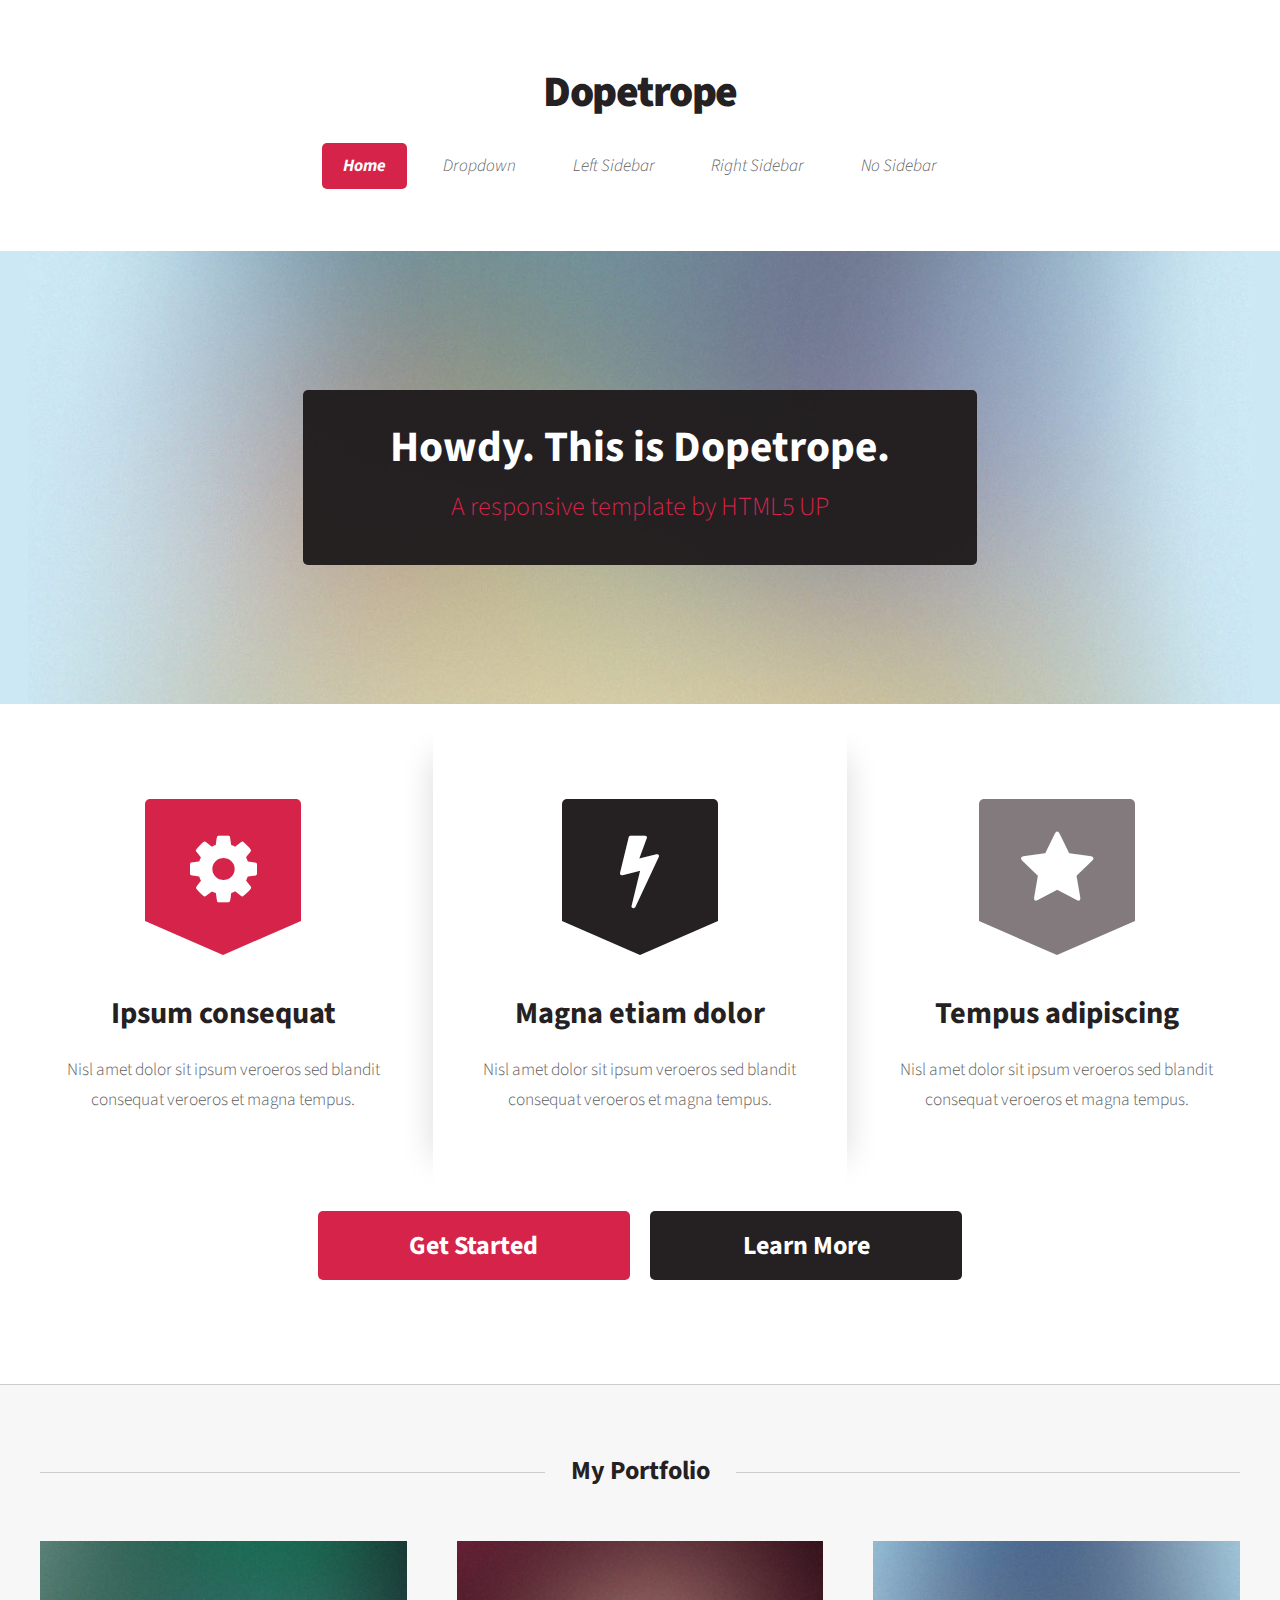
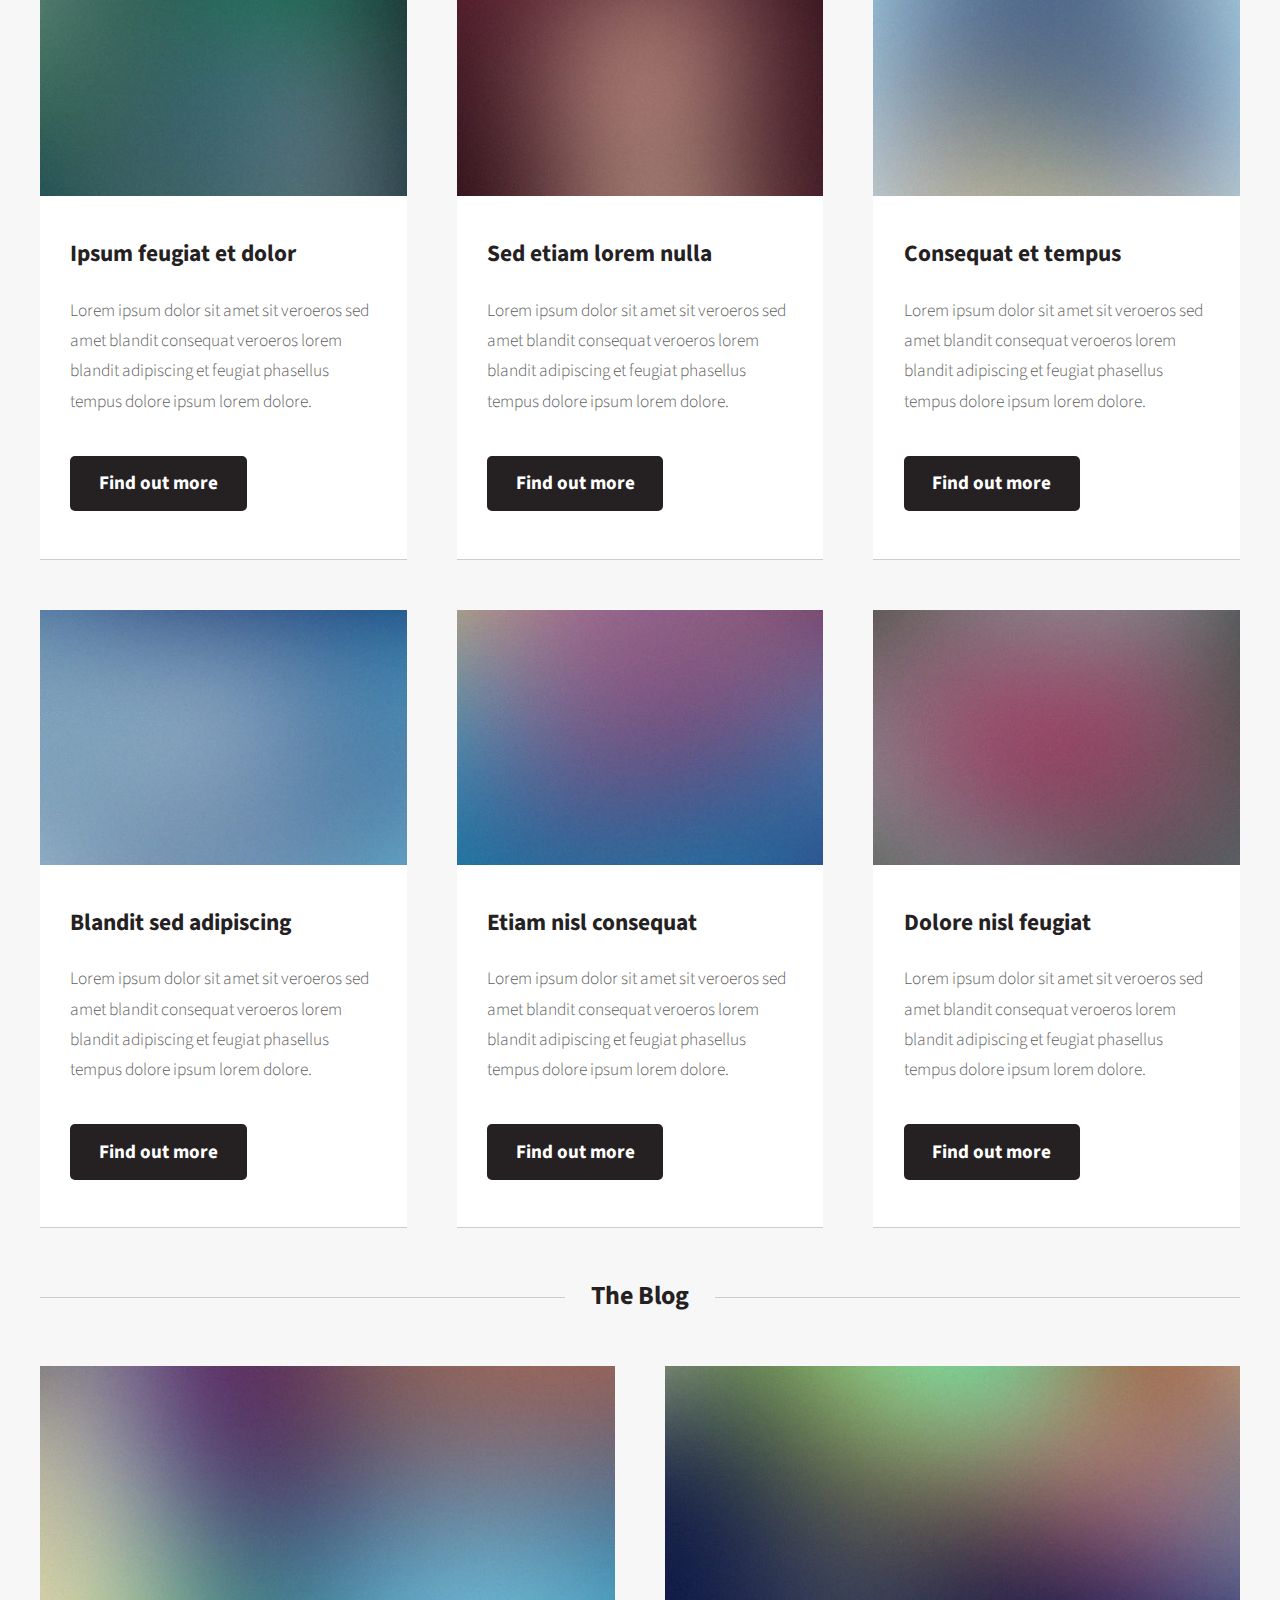
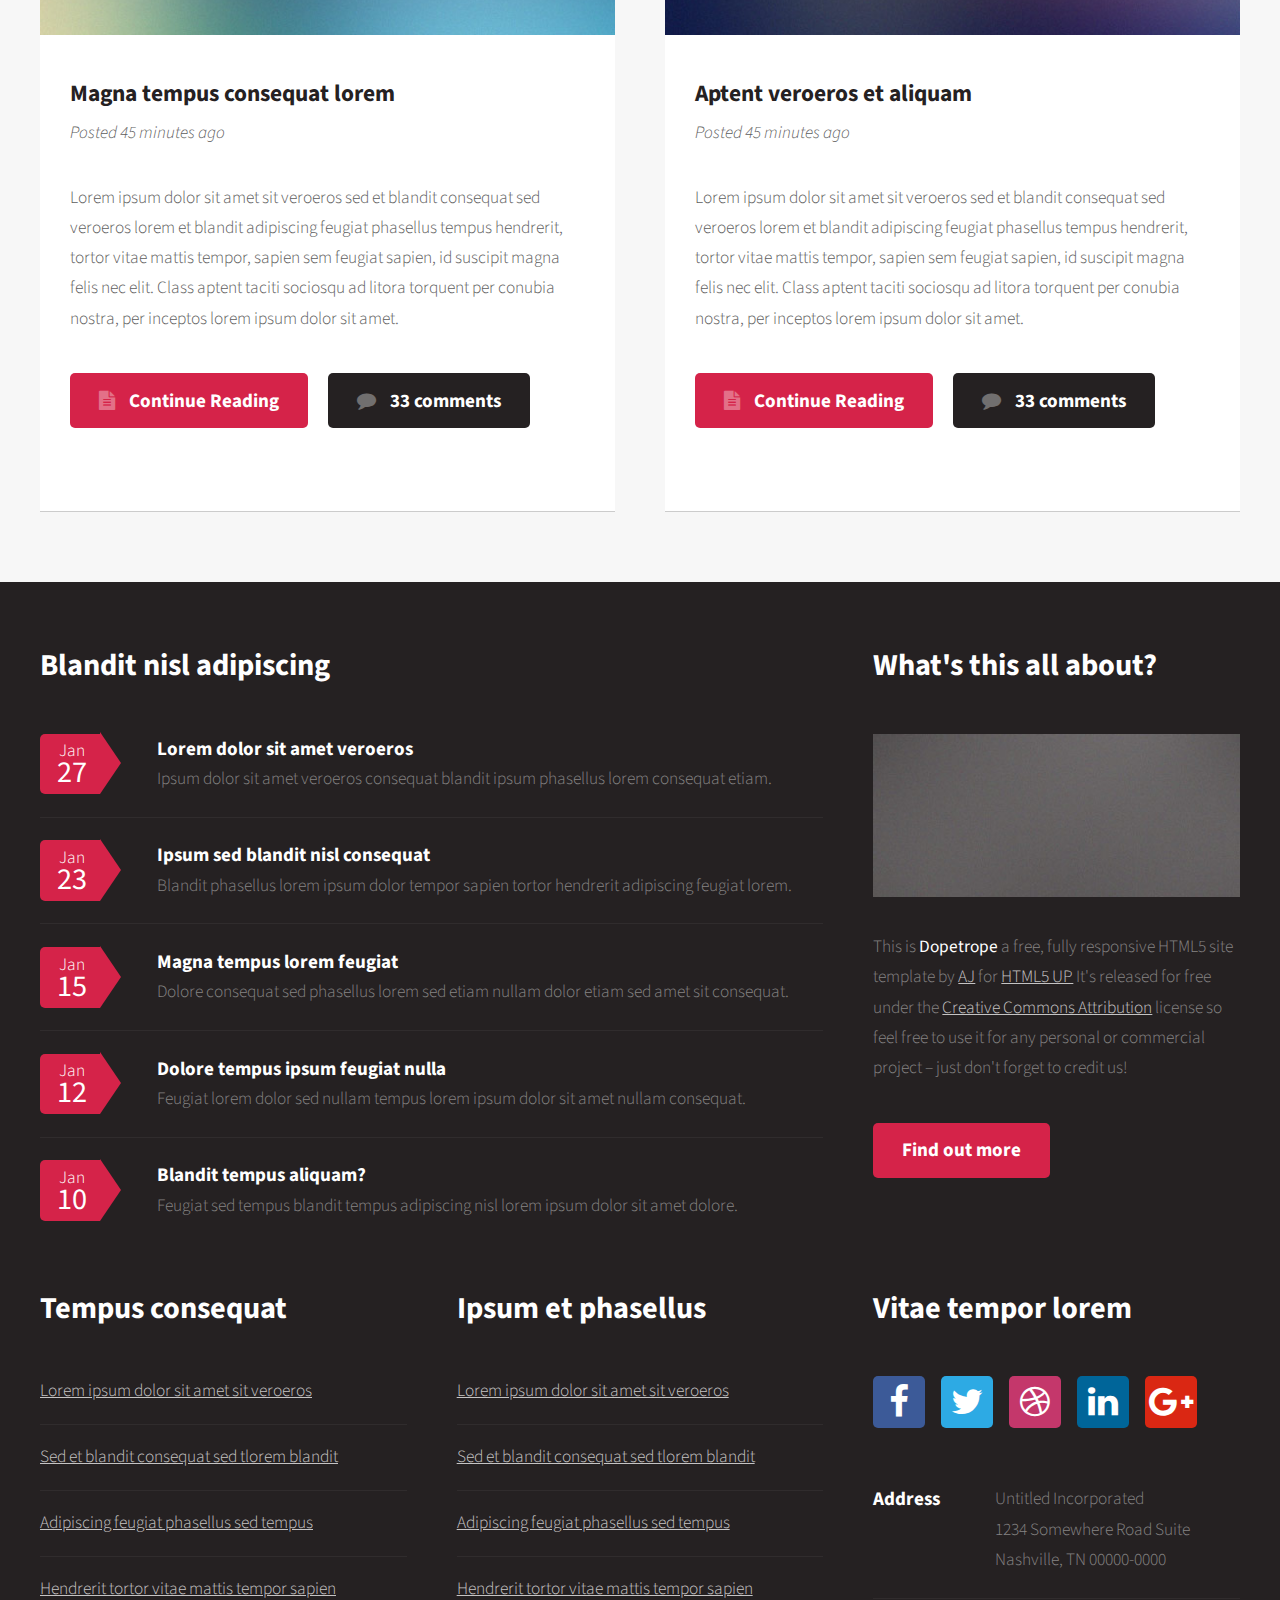
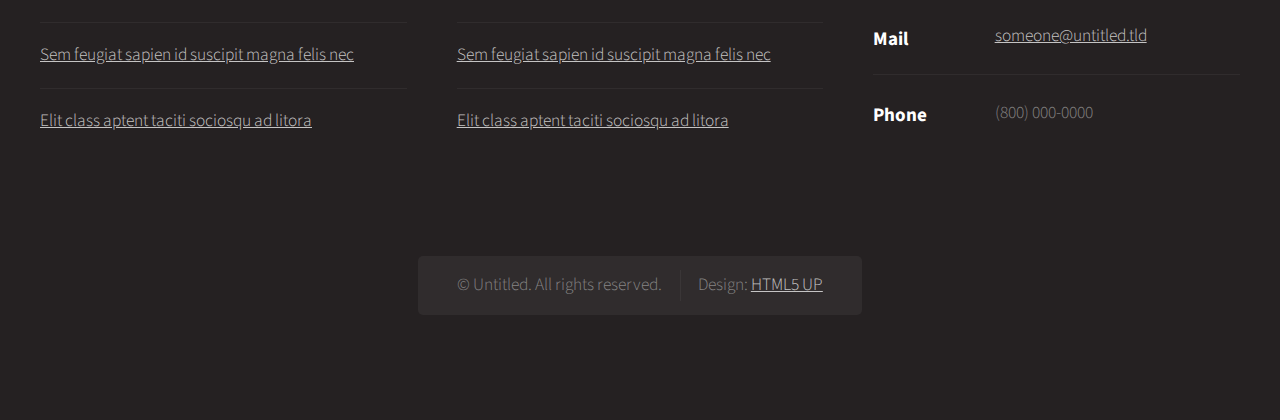
==== index.html @ 5339d4ec "initial commit" ====
<!DOCTYPE HTML>
<!--
	Dopetrope by HTML5 UP
	html5up.net | @ajlkn
	Free for personal and commercial use under the CCA 3.0 license (html5up.net/license)
-->
<html>
	<head>
		<title>Dopetrope by HTML5 UP</title>
		<meta charset="utf-8" />
		<meta name="viewport" content="width=device-width, initial-scale=1" />
		<!--[if lte IE 8]><script src="assets/js/ie/html5shiv.js"></script><![endif]-->
		<link rel="stylesheet" href="assets/css/main.css" />
		<!--[if lte IE 8]><link rel="stylesheet" href="assets/css/ie8.css" /><![endif]-->
	</head>
	<body class="homepage">
		<div id="page-wrapper">

			<!-- Header -->
				<div id="header-wrapper">
					<div id="header">

						<!-- Logo -->
							<h1><a href="index.html">Dopetrope</a></h1>

						<!-- Nav -->
							<nav id="nav">
								<ul>
									<li class="current"><a href="index.html">Home</a></li>
									<li>
										<a href="#">Dropdown</a>
										<ul>
											<li><a href="#">Lorem ipsum dolor</a></li>
											<li><a href="#">Magna phasellus</a></li>
											<li><a href="#">Etiam dolore nisl</a></li>
											<li>
												<a href="#">Phasellus consequat</a>
												<ul>
													<li><a href="#">Magna phasellus</a></li>
													<li><a href="#">Etiam dolore nisl</a></li>
													<li><a href="#">Veroeros feugiat</a></li>
													<li><a href="#">Nisl sed aliquam</a></li>
													<li><a href="#">Dolore adipiscing</a></li>
												</ul>
											</li>
											<li><a href="#">Veroeros feugiat</a></li>
										</ul>
									</li>
									<li><a href="left-sidebar.html">Left Sidebar</a></li>
									<li><a href="right-sidebar.html">Right Sidebar</a></li>
									<li><a href="no-sidebar.html">No Sidebar</a></li>
								</ul>
							</nav>

						<!-- Banner -->
							<section id="banner">
								<header>
									<h2>Howdy. This is Dopetrope.</h2>
									<p>A responsive template by HTML5 UP</p>
								</header>
							</section>

						<!-- Intro -->
							<section id="intro" class="container">
								<div class="row">
									<div class="4u 12u(mobile)">
										<section class="first">
											<i class="icon featured fa-cog"></i>
											<header>
												<h2>Ipsum consequat</h2>
											</header>
											<p>Nisl amet dolor sit ipsum veroeros sed blandit consequat veroeros et magna tempus.</p>
										</section>
									</div>
									<div class="4u 12u(mobile)">
										<section class="middle">
											<i class="icon featured alt fa-flash"></i>
											<header>
												<h2>Magna etiam dolor</h2>
											</header>
											<p>Nisl amet dolor sit ipsum veroeros sed blandit consequat veroeros et magna tempus.</p>
										</section>
									</div>
									<div class="4u 12u(mobile)">
										<section class="last">
											<i class="icon featured alt2 fa-star"></i>
											<header>
												<h2>Tempus adipiscing</h2>
											</header>
											<p>Nisl amet dolor sit ipsum veroeros sed blandit consequat veroeros et magna tempus.</p>
										</section>
									</div>
								</div>
								<footer>
									<ul class="actions">
										<li><a href="#" class="button big">Get Started</a></li>
										<li><a href="#" class="button alt big">Learn More</a></li>
									</ul>
								</footer>
							</section>

					</div>
				</div>

			<!-- Main -->
				<div id="main-wrapper">
					<div class="container">
						<div class="row">
							<div class="12u">

								<!-- Portfolio -->
									<section>
										<header class="major">
											<h2>My Portfolio</h2>
										</header>
										<div class="row">
											<div class="4u 12u(mobile)">
												<section class="box">
													<a href="#" class="image featured"><img src="images/pic02.jpg" alt="" /></a>
													<header>
														<h3>Ipsum feugiat et dolor</h3>
													</header>
													<p>Lorem ipsum dolor sit amet sit veroeros sed amet blandit consequat veroeros lorem blandit  adipiscing et feugiat phasellus tempus dolore ipsum lorem dolore.</p>
													<footer>
														<a href="#" class="button alt">Find out more</a>
													</footer>
												</section>
											</div>
											<div class="4u 12u(mobile)">
												<section class="box">
													<a href="#" class="image featured"><img src="images/pic03.jpg" alt="" /></a>
													<header>
														<h3>Sed etiam lorem nulla</h3>
													</header>
													<p>Lorem ipsum dolor sit amet sit veroeros sed amet blandit consequat veroeros lorem blandit  adipiscing et feugiat phasellus tempus dolore ipsum lorem dolore.</p>
													<footer>
														<a href="#" class="button alt">Find out more</a>
													</footer>
												</section>
											</div>
											<div class="4u 12u(mobile)">
												<section class="box">
													<a href="#" class="image featured"><img src="images/pic04.jpg" alt="" /></a>
													<header>
														<h3>Consequat et tempus</h3>
													</header>
													<p>Lorem ipsum dolor sit amet sit veroeros sed amet blandit consequat veroeros lorem blandit  adipiscing et feugiat phasellus tempus dolore ipsum lorem dolore.</p>
													<footer>
														<a href="#" class="button alt">Find out more</a>
													</footer>
												</section>
											</div>
										</div>
										<div class="row">
											<div class="4u 12u(mobile)">
												<section class="box">
													<a href="#" class="image featured"><img src="images/pic05.jpg" alt="" /></a>
													<header>
														<h3>Blandit sed adipiscing</h3>
													</header>
													<p>Lorem ipsum dolor sit amet sit veroeros sed amet blandit consequat veroeros lorem blandit  adipiscing et feugiat phasellus tempus dolore ipsum lorem dolore.</p>
													<footer>
														<a href="#" class="button alt">Find out more</a>
													</footer>
												</section>
											</div>
											<div class="4u 12u(mobile)">
												<section class="box">
													<a href="#" class="image featured"><img src="images/pic06.jpg" alt="" /></a>
													<header>
														<h3>Etiam nisl consequat</h3>
													</header>
													<p>Lorem ipsum dolor sit amet sit veroeros sed amet blandit consequat veroeros lorem blandit  adipiscing et feugiat phasellus tempus dolore ipsum lorem dolore.</p>
													<footer>
														<a href="#" class="button alt">Find out more</a>
													</footer>
												</section>
											</div>
											<div class="4u 12u(mobile)">
												<section class="box">
													<a href="#" class="image featured"><img src="images/pic07.jpg" alt="" /></a>
													<header>
														<h3>Dolore nisl feugiat</h3>
													</header>
													<p>Lorem ipsum dolor sit amet sit veroeros sed amet blandit consequat veroeros lorem blandit  adipiscing et feugiat phasellus tempus dolore ipsum lorem dolore.</p>
													<footer>
														<a href="#" class="button alt">Find out more</a>
													</footer>
												</section>
											</div>
										</div>
									</section>

							</div>
						</div>
						<div class="row">
							<div class="12u">

								<!-- Blog -->
									<section>
										<header class="major">
											<h2>The Blog</h2>
										</header>
										<div class="row">
											<div class="6u 12u(mobile)">
												<section class="box">
													<a href="#" class="image featured"><img src="images/pic08.jpg" alt="" /></a>
													<header>
														<h3>Magna tempus consequat lorem</h3>
														<p>Posted 45 minutes ago</p>
													</header>
													<p>Lorem ipsum dolor sit amet sit veroeros sed et blandit consequat sed veroeros lorem et blandit  adipiscing feugiat phasellus tempus hendrerit, tortor vitae mattis tempor, sapien sem feugiat sapien, id suscipit magna felis nec elit. Class aptent taciti sociosqu ad litora torquent per conubia nostra, per inceptos lorem ipsum dolor sit amet.</p>
													<footer>
														<ul class="actions">
															<li><a href="#" class="button icon fa-file-text">Continue Reading</a></li>
															<li><a href="#" class="button alt icon fa-comment">33 comments</a></li>
														</ul>
													</footer>
												</section>
											</div>
											<div class="6u 12u(mobile)">
												<section class="box">
													<a href="#" class="image featured"><img src="images/pic09.jpg" alt="" /></a>
													<header>
														<h3>Aptent veroeros et aliquam</h3>
														<p>Posted 45 minutes ago</p>
													</header>
													<p>Lorem ipsum dolor sit amet sit veroeros sed et blandit consequat sed veroeros lorem et blandit  adipiscing feugiat phasellus tempus hendrerit, tortor vitae mattis tempor, sapien sem feugiat sapien, id suscipit magna felis nec elit. Class aptent taciti sociosqu ad litora torquent per conubia nostra, per inceptos lorem ipsum dolor sit amet.</p>
													<footer>
														<ul class="actions">
															<li><a href="#" class="button icon fa-file-text">Continue Reading</a></li>
															<li><a href="#" class="button alt icon fa-comment">33 comments</a></li>
														</ul>
													</footer>
												</section>
											</div>
										</div>
									</section>

							</div>
						</div>
					</div>
				</div>

			<!-- Footer -->
				<div id="footer-wrapper">
					<section id="footer" class="container">
						<div class="row">
							<div class="8u 12u(mobile)">
								<section>
									<header>
										<h2>Blandit nisl adipiscing</h2>
									</header>
									<ul class="dates">
										<li>
											<span class="date">Jan <strong>27</strong></span>
											<h3><a href="#">Lorem dolor sit amet veroeros</a></h3>
											<p>Ipsum dolor sit amet veroeros consequat blandit ipsum phasellus lorem consequat etiam.</p>
										</li>
										<li>
											<span class="date">Jan <strong>23</strong></span>
											<h3><a href="#">Ipsum sed blandit nisl consequat</a></h3>
											<p>Blandit phasellus lorem ipsum dolor tempor sapien tortor hendrerit adipiscing feugiat lorem.</p>
										</li>
										<li>
											<span class="date">Jan <strong>15</strong></span>
											<h3><a href="#">Magna tempus lorem feugiat</a></h3>
											<p>Dolore consequat sed phasellus lorem sed etiam nullam dolor etiam sed amet sit consequat.</p>
										</li>
										<li>
											<span class="date">Jan <strong>12</strong></span>
											<h3><a href="#">Dolore tempus ipsum feugiat nulla</a></h3>
											<p>Feugiat lorem dolor sed nullam tempus lorem ipsum dolor sit amet nullam consequat.</p>
										</li>
										<li>
											<span class="date">Jan <strong>10</strong></span>
											<h3><a href="#">Blandit tempus aliquam?</a></h3>
											<p>Feugiat sed tempus blandit tempus adipiscing nisl lorem ipsum dolor sit amet dolore.</p>
										</li>
									</ul>
								</section>
							</div>
							<div class="4u 12u(mobile)">
								<section>
									<header>
										<h2>What's this all about?</h2>
									</header>
									<a href="#" class="image featured"><img src="images/pic10.jpg" alt="" /></a>
									<p>
										This is <strong>Dopetrope</strong> a free, fully responsive HTML5 site template by
										<a href="http://twitter.com/ajlkn">AJ</a> for <a href="http://html5up.net/">HTML5 UP</a> It's released for free under
										the <a href="http://html5up.net/license/">Creative Commons Attribution</a> license so feel free to use it for any personal or commercial project &ndash; just don't forget to credit us!
									</p>
									<footer>
										<a href="#" class="button">Find out more</a>
									</footer>
								</section>
							</div>
						</div>
						<div class="row">
							<div class="4u 12u(mobile)">
								<section>
									<header>
										<h2>Tempus consequat</h2>
									</header>
									<ul class="divided">
										<li><a href="#">Lorem ipsum dolor sit amet sit veroeros</a></li>
										<li><a href="#">Sed et blandit consequat sed tlorem blandit</a></li>
										<li><a href="#">Adipiscing feugiat phasellus sed tempus</a></li>
										<li><a href="#">Hendrerit tortor vitae mattis tempor sapien</a></li>
										<li><a href="#">Sem feugiat sapien id suscipit magna felis nec</a></li>
										<li><a href="#">Elit class aptent taciti sociosqu ad litora</a></li>
									</ul>
								</section>
							</div>
							<div class="4u 12u(mobile)">
								<section>
									<header>
										<h2>Ipsum et phasellus</h2>
									</header>
									<ul class="divided">
										<li><a href="#">Lorem ipsum dolor sit amet sit veroeros</a></li>
										<li><a href="#">Sed et blandit consequat sed tlorem blandit</a></li>
										<li><a href="#">Adipiscing feugiat phasellus sed tempus</a></li>
										<li><a href="#">Hendrerit tortor vitae mattis tempor sapien</a></li>
										<li><a href="#">Sem feugiat sapien id suscipit magna felis nec</a></li>
										<li><a href="#">Elit class aptent taciti sociosqu ad litora</a></li>
									</ul>
								</section>
							</div>
							<div class="4u 12u(mobile)">
								<section>
									<header>
										<h2>Vitae tempor lorem</h2>
									</header>
									<ul class="social">
										<li><a class="icon fa-facebook" href="#"><span class="label">Facebook</span></a></li>
										<li><a class="icon fa-twitter" href="#"><span class="label">Twitter</span></a></li>
										<li><a class="icon fa-dribbble" href="#"><span class="label">Dribbble</span></a></li>
										<li><a class="icon fa-linkedin" href="#"><span class="label">LinkedIn</span></a></li>
										<li><a class="icon fa-google-plus" href="#"><span class="label">Google+</span></a></li>
									</ul>
									<ul class="contact">
										<li>
											<h3>Address</h3>
											<p>
												Untitled Incorporated<br />
												1234 Somewhere Road Suite<br />
												Nashville, TN 00000-0000
											</p>
										</li>
										<li>
											<h3>Mail</h3>
											<p><a href="#">someone@untitled.tld</a></p>
										</li>
										<li>
											<h3>Phone</h3>
											<p>(800) 000-0000</p>
										</li>
									</ul>
								</section>
							</div>
						</div>
						<div class="row">
							<div class="12u">

								<!-- Copyright -->
									<div id="copyright">
										<ul class="links">
											<li>&copy; Untitled. All rights reserved.</li><li>Design: <a href="http://html5up.net">HTML5 UP</a></li>
										</ul>
									</div>

							</div>
						</div>
					</section>
				</div>

		</div>

		<!-- Scripts -->
			<script src="assets/js/jquery.min.js"></script>
			<script src="assets/js/jquery.dropotron.min.js"></script>
			<script src="assets/js/skel.min.js"></script>
			<script src="assets/js/skel-viewport.min.js"></script>
			<script src="assets/js/util.js"></script>
			<!--[if lte IE 8]><script src="assets/js/ie/respond.min.js"></script><![endif]-->
			<script src="assets/js/main.js"></script>

	</body>
</html>
---- assets/css/main.css ----
@import url("font-awesome.min.css");
@import url("https://fonts.googleapis.com/css?family=Source+Sans+Pro:300,400,700,900,300italic");

/*
	Dopetrope by HTML5 UP
	html5up.net | @ajlkn
	Free for personal and commercial use under the CCA 3.0 license (html5up.net/license)
*/

/* Reset */

	html, body, div, span, applet, object, iframe, h1, h2, h3, h4, h5, h6, p, blockquote, pre, a, abbr, acronym, address, big, cite, code, del, dfn, em, img, ins, kbd, q, s, samp, small, strike, strong, sub, sup, tt, var, b, u, i, center, dl, dt, dd, ol, ul, li, fieldset, form, label, legend, table, caption, tbody, tfoot, thead, tr, th, td, article, aside, canvas, details, embed, figure, figcaption, footer, header, hgroup, menu, nav, output, ruby, section, summary, time, mark, audio, video {
		margin: 0;
		padding: 0;
		border: 0;
		font-size: 100%;
		font: inherit;
		vertical-align: baseline;
	}

	article, aside, details, figcaption, figure, footer, header, hgroup, menu, nav, section {
		display: block;
	}

	body {
		line-height: 1;
	}

	ol, ul {
		list-style: none;
	}

	blockquote, q {
		quotes: none;
	}

	blockquote:before, blockquote:after, q:before, q:after {
		content: '';
		content: none;
	}

	table {
		border-collapse: collapse;
		border-spacing: 0;
	}

	body {
		-webkit-text-size-adjust: none;
	}

/* Box Model */

	*, *:before, *:after {
		-moz-box-sizing: border-box;
		-webkit-box-sizing: border-box;
		box-sizing: border-box;
	}

/* Containers */

	.container {
		margin-left: auto;
		margin-right: auto;
	}

	.container.\31 25\25 {
		width: 100%;
		max-width: 1200px;
		min-width: 960px;
	}

	.container.\37 5\25 {
		width: 720px;
	}

	.container.\35 0\25 {
		width: 480px;
	}

	.container.\32 5\25 {
		width: 240px;
	}

	.container {
		width: 960px;
	}

	@media screen and (min-width: 737px) {

		.container.\31 25\25 {
			width: 100%;
			max-width: 1500px;
			min-width: 1200px;
		}

		.container.\37 5\25 {
			width: 900px;
		}

		.container.\35 0\25 {
			width: 600px;
		}

		.container.\32 5\25 {
			width: 300px;
		}

		.container {
			width: 1200px;
		}

	}

	@media screen and (min-width: 737px) and (max-width: 1200px) {

		.container.\31 25\25 {
			width: 100%;
			max-width: 1200px;
			min-width: 960px;
		}

		.container.\37 5\25 {
			width: 720px;
		}

		.container.\35 0\25 {
			width: 480px;
		}

		.container.\32 5\25 {
			width: 240px;
		}

		.container {
			width: 960px;
		}

	}

	@media screen and (max-width: 736px) {

		.container.\31 25\25 {
			width: 100%;
			max-width: 125%;
			min-width: 100%;
		}

		.container.\37 5\25 {
			width: 75%;
		}

		.container.\35 0\25 {
			width: 50%;
		}

		.container.\32 5\25 {
			width: 25%;
		}

		.container {
			width: 100% !important;
		}

	}

/* Grid */

	.row {
		border-bottom: solid 1px transparent;
		-moz-box-sizing: border-box;
		-webkit-box-sizing: border-box;
		box-sizing: border-box;
	}

	.row > * {
		float: left;
		-moz-box-sizing: border-box;
		-webkit-box-sizing: border-box;
		box-sizing: border-box;
	}

	.row:after, .row:before {
		content: '';
		display: block;
		clear: both;
		height: 0;
	}

	.row.uniform > * > :first-child {
		margin-top: 0;
	}

	.row.uniform > * > :last-child {
		margin-bottom: 0;
	}

	.row.\30 \25 > * {
		padding: 0 0 0 0px;
	}

	.row.\30 \25 {
		margin: 0 0 -1px 0px;
	}

	.row.uniform.\30 \25 > * {
		padding: 0px 0 0 0px;
	}

	.row.uniform.\30 \25 {
		margin: 0px 0 -1px 0px;
	}

	.row > * {
		padding: 0 0 0 40px;
	}

	.row {
		margin: 0 0 -1px -40px;
	}

	.row.uniform > * {
		padding: 40px 0 0 40px;
	}

	.row.uniform {
		margin: -40px 0 -1px -40px;
	}

	.row.\32 00\25 > * {
		padding: 0 0 0 80px;
	}

	.row.\32 00\25 {
		margin: 0 0 -1px -80px;
	}

	.row.uniform.\32 00\25 > * {
		padding: 80px 0 0 80px;
	}

	.row.uniform.\32 00\25 {
		margin: -80px 0 -1px -80px;
	}

	.row.\31 50\25 > * {
		padding: 0 0 0 60px;
	}

	.row.\31 50\25 {
		margin: 0 0 -1px -60px;
	}

	.row.uniform.\31 50\25 > * {
		padding: 60px 0 0 60px;
	}

	.row.uniform.\31 50\25 {
		margin: -60px 0 -1px -60px;
	}

	.row.\35 0\25 > * {
		padding: 0 0 0 20px;
	}

	.row.\35 0\25 {
		margin: 0 0 -1px -20px;
	}

	.row.uniform.\35 0\25 > * {
		padding: 20px 0 0 20px;
	}

	.row.uniform.\35 0\25 {
		margin: -20px 0 -1px -20px;
	}

	.row.\32 5\25 > * {
		padding: 0 0 0 10px;
	}

	.row.\32 5\25 {
		margin: 0 0 -1px -10px;
	}

	.row.uniform.\32 5\25 > * {
		padding: 10px 0 0 10px;
	}

	.row.uniform.\32 5\25 {
		margin: -10px 0 -1px -10px;
	}

	.\31 2u, .\31 2u\24 {
		width: 100%;
		clear: none;
		margin-left: 0;
	}

	.\31 1u, .\31 1u\24 {
		width: 91.6666666667%;
		clear: none;
		margin-left: 0;
	}

	.\31 0u, .\31 0u\24 {
		width: 83.3333333333%;
		clear: none;
		margin-left: 0;
	}

	.\39 u, .\39 u\24 {
		width: 75%;
		clear: none;
		margin-left: 0;
	}

	.\38 u, .\38 u\24 {
		width: 66.6666666667%;
		clear: none;
		margin-left: 0;
	}

	.\37 u, .\37 u\24 {
		width: 58.3333333333%;
		clear: none;
		margin-left: 0;
	}

	.\36 u, .\36 u\24 {
		width: 50%;
		clear: none;
		margin-left: 0;
	}

	.\35 u, .\35 u\24 {
		width: 41.6666666667%;
		clear: none;
		margin-left: 0;
	}

	.\34 u, .\34 u\24 {
		width: 33.3333333333%;
		clear: none;
		margin-left: 0;
	}

	.\33 u, .\33 u\24 {
		width: 25%;
		clear: none;
		margin-left: 0;
	}

	.\32 u, .\32 u\24 {
		width: 16.6666666667%;
		clear: none;
		margin-left: 0;
	}

	.\31 u, .\31 u\24 {
		width: 8.3333333333%;
		clear: none;
		margin-left: 0;
	}

	.\31 2u\24 + *,
	.\31 1u\24 + *,
	.\31 0u\24 + *,
	.\39 u\24 + *,
	.\38 u\24 + *,
	.\37 u\24 + *,
	.\36 u\24 + *,
	.\35 u\24 + *,
	.\34 u\24 + *,
	.\33 u\24 + *,
	.\32 u\24 + *,
	.\31 u\24 + * {
		clear: left;
	}

	.\-11u {
		margin-left: 91.66667%;
	}

	.\-10u {
		margin-left: 83.33333%;
	}

	.\-9u {
		margin-left: 75%;
	}

	.\-8u {
		margin-left: 66.66667%;
	}

	.\-7u {
		margin-left: 58.33333%;
	}

	.\-6u {
		margin-left: 50%;
	}

	.\-5u {
		margin-left: 41.66667%;
	}

	.\-4u {
		margin-left: 33.33333%;
	}

	.\-3u {
		margin-left: 25%;
	}

	.\-2u {
		margin-left: 16.66667%;
	}

	.\-1u {
		margin-left: 8.33333%;
	}

	@media screen and (min-width: 737px) {

		.row > * {
			padding: 50px 0 0 50px;
		}

		.row {
			margin: -50px 0 -1px -50px;
		}

		.row.uniform > * {
			padding: 50px 0 0 50px;
		}

		.row.uniform {
			margin: -50px 0 -1px -50px;
		}

		.row.\32 00\25 > * {
			padding: 100px 0 0 100px;
		}

		.row.\32 00\25 {
			margin: -100px 0 -1px -100px;
		}

		.row.uniform.\32 00\25 > * {
			padding: 100px 0 0 100px;
		}

		.row.uniform.\32 00\25 {
			margin: -100px 0 -1px -100px;
		}

		.row.\31 50\25 > * {
			padding: 75px 0 0 75px;
		}

		.row.\31 50\25 {
			margin: -75px 0 -1px -75px;
		}

		.row.uniform.\31 50\25 > * {
			padding: 75px 0 0 75px;
		}

		.row.uniform.\31 50\25 {
			margin: -75px 0 -1px -75px;
		}

		.row.\35 0\25 > * {
			padding: 25px 0 0 25px;
		}

		.row.\35 0\25 {
			margin: -25px 0 -1px -25px;
		}

		.row.uniform.\35 0\25 > * {
			padding: 25px 0 0 25px;
		}

		.row.uniform.\35 0\25 {
			margin: -25px 0 -1px -25px;
		}

		.row.\32 5\25 > * {
			padding: 12.5px 0 0 12.5px;
		}

		.row.\32 5\25 {
			margin: -12.5px 0 -1px -12.5px;
		}

		.row.uniform.\32 5\25 > * {
			padding: 12.5px 0 0 12.5px;
		}

		.row.uniform.\32 5\25 {
			margin: -12.5px 0 -1px -12.5px;
		}

		.\31 2u\28desktop\29, .\31 2u\24\28desktop\29 {
			width: 100%;
			clear: none;
			margin-left: 0;
		}

		.\31 1u\28desktop\29, .\31 1u\24\28desktop\29 {
			width: 91.6666666667%;
			clear: none;
			margin-left: 0;
		}

		.\31 0u\28desktop\29, .\31 0u\24\28desktop\29 {
			width: 83.3333333333%;
			clear: none;
			margin-left: 0;
		}

		.\39 u\28desktop\29, .\39 u\24\28desktop\29 {
			width: 75%;
			clear: none;
			margin-left: 0;
		}

		.\38 u\28desktop\29, .\38 u\24\28desktop\29 {
			width: 66.6666666667%;
			clear: none;
			margin-left: 0;
		}

		.\37 u\28desktop\29, .\37 u\24\28desktop\29 {
			width: 58.3333333333%;
			clear: none;
			margin-left: 0;
		}

		.\36 u\28desktop\29, .\36 u\24\28desktop\29 {
			width: 50%;
			clear: none;
			margin-left: 0;
		}

		.\35 u\28desktop\29, .\35 u\24\28desktop\29 {
			width: 41.6666666667%;
			clear: none;
			margin-left: 0;
		}

		.\34 u\28desktop\29, .\34 u\24\28desktop\29 {
			width: 33.3333333333%;
			clear: none;
			margin-left: 0;
		}

		.\33 u\28desktop\29, .\33 u\24\28desktop\29 {
			width: 25%;
			clear: none;
			margin-left: 0;
		}

		.\32 u\28desktop\29, .\32 u\24\28desktop\29 {
			width: 16.6666666667%;
			clear: none;
			margin-left: 0;
		}

		.\31 u\28desktop\29, .\31 u\24\28desktop\29 {
			width: 8.3333333333%;
			clear: none;
			margin-left: 0;
		}

		.\31 2u\24\28desktop\29 + *,
		.\31 1u\24\28desktop\29 + *,
		.\31 0u\24\28desktop\29 + *,
		.\39 u\24\28desktop\29 + *,
		.\38 u\24\28desktop\29 + *,
		.\37 u\24\28desktop\29 + *,
		.\36 u\24\28desktop\29 + *,
		.\35 u\24\28desktop\29 + *,
		.\34 u\24\28desktop\29 + *,
		.\33 u\24\28desktop\29 + *,
		.\32 u\24\28desktop\29 + *,
		.\31 u\24\28desktop\29 + * {
			clear: left;
		}

		.\-11u\28desktop\29 {
			margin-left: 91.66667%;
		}

		.\-10u\28desktop\29 {
			margin-left: 83.33333%;
		}

		.\-9u\28desktop\29 {
			margin-left: 75%;
		}

		.\-8u\28desktop\29 {
			margin-left: 66.66667%;
		}

		.\-7u\28desktop\29 {
			margin-left: 58.33333%;
		}

		.\-6u\28desktop\29 {
			margin-left: 50%;
		}

		.\-5u\28desktop\29 {
			margin-left: 41.66667%;
		}

		.\-4u\28desktop\29 {
			margin-left: 33.33333%;
		}

		.\-3u\28desktop\29 {
			margin-left: 25%;
		}

		.\-2u\28desktop\29 {
			margin-left: 16.66667%;
		}

		.\-1u\28desktop\29 {
			margin-left: 8.33333%;
		}

	}

	@media screen and (min-width: 737px) and (max-width: 1200px) {

		.row > * {
			padding: 25px 0 0 25px;
		}

		.row {
			margin: -25px 0 -1px -25px;
		}

		.row.uniform > * {
			padding: 25px 0 0 25px;
		}

		.row.uniform {
			margin: -25px 0 -1px -25px;
		}

		.row.\32 00\25 > * {
			padding: 50px 0 0 50px;
		}

		.row.\32 00\25 {
			margin: -50px 0 -1px -50px;
		}

		.row.uniform.\32 00\25 > * {
			padding: 50px 0 0 50px;
		}

		.row.uniform.\32 00\25 {
			margin: -50px 0 -1px -50px;
		}

		.row.\31 50\25 > * {
			padding: 37.5px 0 0 37.5px;
		}

		.row.\31 50\25 {
			margin: -37.5px 0 -1px -37.5px;
		}

		.row.uniform.\31 50\25 > * {
			padding: 37.5px 0 0 37.5px;
		}

		.row.uniform.\31 50\25 {
			margin: -37.5px 0 -1px -37.5px;
		}

		.row.\35 0\25 > * {
			padding: 12.5px 0 0 12.5px;
		}

		.row.\35 0\25 {
			margin: -12.5px 0 -1px -12.5px;
		}

		.row.uniform.\35 0\25 > * {
			padding: 12.5px 0 0 12.5px;
		}

		.row.uniform.\35 0\25 {
			margin: -12.5px 0 -1px -12.5px;
		}

		.row.\32 5\25 > * {
			padding: 6.25px 0 0 6.25px;
		}

		.row.\32 5\25 {
			margin: -6.25px 0 -1px -6.25px;
		}

		.row.uniform.\32 5\25 > * {
			padding: 6.25px 0 0 6.25px;
		}

		.row.uniform.\32 5\25 {
			margin: -6.25px 0 -1px -6.25px;
		}

		.\31 2u\28tablet\29, .\31 2u\24\28tablet\29 {
			width: 100%;
			clear: none;
			margin-left: 0;
		}

		.\31 1u\28tablet\29, .\31 1u\24\28tablet\29 {
			width: 91.6666666667%;
			clear: none;
			margin-left: 0;
		}

		.\31 0u\28tablet\29, .\31 0u\24\28tablet\29 {
			width: 83.3333333333%;
			clear: none;
			margin-left: 0;
		}

		.\39 u\28tablet\29, .\39 u\24\28tablet\29 {
			width: 75%;
			clear: none;
			margin-left: 0;
		}

		.\38 u\28tablet\29, .\38 u\24\28tablet\29 {
			width: 66.6666666667%;
			clear: none;
			margin-left: 0;
		}

		.\37 u\28tablet\29, .\37 u\24\28tablet\29 {
			width: 58.3333333333%;
			clear: none;
			margin-left: 0;
		}

		.\36 u\28tablet\29, .\36 u\24\28tablet\29 {
			width: 50%;
			clear: none;
			margin-left: 0;
		}

		.\35 u\28tablet\29, .\35 u\24\28tablet\29 {
			width: 41.6666666667%;
			clear: none;
			margin-left: 0;
		}

		.\34 u\28tablet\29, .\34 u\24\28tablet\29 {
			width: 33.3333333333%;
			clear: none;
			margin-left: 0;
		}

		.\33 u\28tablet\29, .\33 u\24\28tablet\29 {
			width: 25%;
			clear: none;
			margin-left: 0;
		}

		.\32 u\28tablet\29, .\32 u\24\28tablet\29 {
			width: 16.6666666667%;
			clear: none;
			margin-left: 0;
		}

		.\31 u\28tablet\29, .\31 u\24\28tablet\29 {
			width: 8.3333333333%;
			clear: none;
			margin-left: 0;
		}

		.\31 2u\24\28tablet\29 + *,
		.\31 1u\24\28tablet\29 + *,
		.\31 0u\24\28tablet\29 + *,
		.\39 u\24\28tablet\29 + *,
		.\38 u\24\28tablet\29 + *,
		.\37 u\24\28tablet\29 + *,
		.\36 u\24\28tablet\29 + *,
		.\35 u\24\28tablet\29 + *,
		.\34 u\24\28tablet\29 + *,
		.\33 u\24\28tablet\29 + *,
		.\32 u\24\28tablet\29 + *,
		.\31 u\24\28tablet\29 + * {
			clear: left;
		}

		.\-11u\28tablet\29 {
			margin-left: 91.66667%;
		}

		.\-10u\28tablet\29 {
			margin-left: 83.33333%;
		}

		.\-9u\28tablet\29 {
			margin-left: 75%;
		}

		.\-8u\28tablet\29 {
			margin-left: 66.66667%;
		}

		.\-7u\28tablet\29 {
			margin-left: 58.33333%;
		}

		.\-6u\28tablet\29 {
			margin-left: 50%;
		}

		.\-5u\28tablet\29 {
			margin-left: 41.66667%;
		}

		.\-4u\28tablet\29 {
			margin-left: 33.33333%;
		}

		.\-3u\28tablet\29 {
			margin-left: 25%;
		}

		.\-2u\28tablet\29 {
			margin-left: 16.66667%;
		}

		.\-1u\28tablet\29 {
			margin-left: 8.33333%;
		}

	}

	@media screen and (max-width: 736px) {

		.row > * {
			padding: 20px 0 0 20px;
		}

		.row {
			margin: -20px 0 -1px -20px;
		}

		.row.uniform > * {
			padding: 20px 0 0 20px;
		}

		.row.uniform {
			margin: -20px 0 -1px -20px;
		}

		.row.\32 00\25 > * {
			padding: 40px 0 0 40px;
		}

		.row.\32 00\25 {
			margin: -40px 0 -1px -40px;
		}

		.row.uniform.\32 00\25 > * {
			padding: 40px 0 0 40px;
		}

		.row.uniform.\32 00\25 {
			margin: -40px 0 -1px -40px;
		}

		.row.\31 50\25 > * {
			padding: 30px 0 0 30px;
		}

		.row.\31 50\25 {
			margin: -30px 0 -1px -30px;
		}

		.row.uniform.\31 50\25 > * {
			padding: 30px 0 0 30px;
		}

		.row.uniform.\31 50\25 {
			margin: -30px 0 -1px -30px;
		}

		.row.\35 0\25 > * {
			padding: 10px 0 0 10px;
		}

		.row.\35 0\25 {
			margin: -10px 0 -1px -10px;
		}

		.row.uniform.\35 0\25 > * {
			padding: 10px 0 0 10px;
		}

		.row.uniform.\35 0\25 {
			margin: -10px 0 -1px -10px;
		}

		.row.\32 5\25 > * {
			padding: 5px 0 0 5px;
		}

		.row.\32 5\25 {
			margin: -5px 0 -1px -5px;
		}

		.row.uniform.\32 5\25 > * {
			padding: 5px 0 0 5px;
		}

		.row.uniform.\32 5\25 {
			margin: -5px 0 -1px -5px;
		}

		.\31 2u\28mobile\29, .\31 2u\24\28mobile\29 {
			width: 100%;
			clear: none;
			margin-left: 0;
		}

		.\31 1u\28mobile\29, .\31 1u\24\28mobile\29 {
			width: 91.6666666667%;
			clear: none;
			margin-left: 0;
		}

		.\31 0u\28mobile\29, .\31 0u\24\28mobile\29 {
			width: 83.3333333333%;
			clear: none;
			margin-left: 0;
		}

		.\39 u\28mobile\29, .\39 u\24\28mobile\29 {
			width: 75%;
			clear: none;
			margin-left: 0;
		}

		.\38 u\28mobile\29, .\38 u\24\28mobile\29 {
			width: 66.6666666667%;
			clear: none;
			margin-left: 0;
		}

		.\37 u\28mobile\29, .\37 u\24\28mobile\29 {
			width: 58.3333333333%;
			clear: none;
			margin-left: 0;
		}

		.\36 u\28mobile\29, .\36 u\24\28mobile\29 {
			width: 50%;
			clear: none;
			margin-left: 0;
		}

		.\35 u\28mobile\29, .\35 u\24\28mobile\29 {
			width: 41.6666666667%;
			clear: none;
			margin-left: 0;
		}

		.\34 u\28mobile\29, .\34 u\24\28mobile\29 {
			width: 33.3333333333%;
			clear: none;
			margin-left: 0;
		}

		.\33 u\28mobile\29, .\33 u\24\28mobile\29 {
			width: 25%;
			clear: none;
			margin-left: 0;
		}

		.\32 u\28mobile\29, .\32 u\24\28mobile\29 {
			width: 16.6666666667%;
			clear: none;
			margin-left: 0;
		}

		.\31 u\28mobile\29, .\31 u\24\28mobile\29 {
			width: 8.3333333333%;
			clear: none;
			margin-left: 0;
		}

		.\31 2u\24\28mobile\29 + *,
		.\31 1u\24\28mobile\29 + *,
		.\31 0u\24\28mobile\29 + *,
		.\39 u\24\28mobile\29 + *,
		.\38 u\24\28mobile\29 + *,
		.\37 u\24\28mobile\29 + *,
		.\36 u\24\28mobile\29 + *,
		.\35 u\24\28mobile\29 + *,
		.\34 u\24\28mobile\29 + *,
		.\33 u\24\28mobile\29 + *,
		.\32 u\24\28mobile\29 + *,
		.\31 u\24\28mobile\29 + * {
			clear: left;
		}

		.\-11u\28mobile\29 {
			margin-left: 91.66667%;
		}

		.\-10u\28mobile\29 {
			margin-left: 83.33333%;
		}

		.\-9u\28mobile\29 {
			margin-left: 75%;
		}

		.\-8u\28mobile\29 {
			margin-left: 66.66667%;
		}

		.\-7u\28mobile\29 {
			margin-left: 58.33333%;
		}

		.\-6u\28mobile\29 {
			margin-left: 50%;
		}

		.\-5u\28mobile\29 {
			margin-left: 41.66667%;
		}

		.\-4u\28mobile\29 {
			margin-left: 33.33333%;
		}

		.\-3u\28mobile\29 {
			margin-left: 25%;
		}

		.\-2u\28mobile\29 {
			margin-left: 16.66667%;
		}

		.\-1u\28mobile\29 {
			margin-left: 8.33333%;
		}

	}

/* Basic */

	body {
		background: #252122;
		background-image: url("images/bg02.png");
		font-family: 'Source Sans Pro';
		font-weight: 300;
		color: #5d5d5d;
	}

		body.is-loading * {
			-moz-transition: none !important;
			-webkit-transition: none !important;
			-ms-transition: none !important;
			transition: none !important;
			-moz-animation: none !important;
			-webkit-animation: none !important;
			-ms-animation: none !important;
			animation: none !important;
		}

	input, textarea, select {
		font-family: 'Source Sans Pro';
		font-weight: 300;
		color: #5d5d5d;
	}

	strong, b {
		color: #252122;
		font-weight: 400;
	}

	i, em {
		font-style: italic;
	}

	sub {
		position: relative;
		top: 0.5em;
		font-size: 0.8em;
	}

	sup {
		position: relative;
		top: -0.5em;
		font-size: 0.8em;
	}

	blockquote {
		border-left: solid 0.75em #dddddd;
		padding: 1em 0 1em 1.5em;
		font-style: italic;
	}

	h1, h2, h3, h4, h5, h6 {
		color: #252122;
		font-weight: 700;
	}

	h1 a, h2 a, h3 a, h4 a, h5 a, h6 a {
		color: inherit;
		text-decoration: none;
	}

	a {
		color: #d52349;
		text-decoration: underline;
	}

		a:hover {
			text-decoration: none;
		}

	br.clear {
		clear: both;
	}

	hr {
		border: 0;
		border-top: solid 1px #dddddd;
		height: 1px;
		margin: 2em 0 2em 0;
	}

	p, ul, ol, dl, table {
		margin-bottom: 2em;
	}

/* Form */

	form label {
		display: block;
		color: #252122;
		font-weight: 400;
		margin: 0 0 0.5em 0;
	}

	form input[type=text],
	form input[type=email],
	form input[type=password],
	form select,
	form textarea {
		-webkit-appearance: none;
		display: block;
		border: 0;
		padding: 0.75em 1em;
		font-size: 1em;
		border-radius: 5px;
		border: solid 1px #dddddd;
		background: #fff;
		width: 100%;
	}

		form input[type=text]:focus,
		form input[type=email]:focus,
		form input[type=password]:focus,
		form select:focus,
		form textarea:focus {
			box-shadow: inset 0px 0px 1px 1px #43bff0;
		}

	form textarea {
		height: 15em;
	}

	form .formerize-placeholder {
		color: #555 !important;
	}

	form ::-webkit-input-placeholder {
		color: #555 !important;
	}

	form :-moz-placeholder {
		color: #555 !important;
	}

	form ::-moz-placeholder {
		color: #555 !important;
	}

	form :-ms-input-placeholder {
		color: #555 !important;
	}

	form ::-moz-focus-inner {
		border: 0;
	}

/* Tables */

	table {
		width: 100%;
	}

		table.default {
			width: 100%;
		}

			table.default tr {
				border-top: solid 1px #dddddd;
			}

				table.default tr:first-child {
					border-top: 0;
				}

			table.default td {
				padding: 0.5em 1em 0.5em 1em;
			}

			table.default th {
				text-align: left;
				padding: 0.5em 1em 0.5em 1em;
				font-weight: 700;
				margin: 0 0 1em 0;
			}

			table.default thead {
				border-bottom: solid 2px #dddddd;
			}

/* Section/Article */

	section, article {
		margin-bottom: 2.5em;
	}

		section > :last-child, section:last-child, article > :last-child, article:last-child {
			margin-bottom: 0;
		}

	header > p {
		display: block;
		font-style: italic;
	}

	header.major {
		position: relative;
		text-align: center;
		border-top: solid 1px #ccc;
		top: 1em;
	}

		header.major h2 {
			background: #fff;
			position: relative;
			top: -0.65em;
			display: inline;
			margin: 0;
			padding: 0 1em 0 1em;
		}

/* Box */

	.box {
		background: #ffffff;
		border-bottom: solid 1px #ccc;
	}

		.box .image.featured {
			position: relative;
			width: auto;
		}

/* Button */

	input[type="button"],
	input[type="submit"],
	input[type="reset"],
	button,
	.button {
		-webkit-appearance: none;
		display: inline-block;
		text-decoration: none;
		cursor: pointer;
		border: 0;
		border-radius: 5px;
		background: #d52349;
		color: #fff !important;
		font-weight: 700;
		outline: 0;
		-moz-transition: background-color .25s ease-in-out;
		-webkit-transition: background-color .25s ease-in-out;
		-ms-transition: background-color .25s ease-in-out;
		transition: background-color .25s ease-in-out;
	}

		input[type="button"]:hover,
		input[type="submit"]:hover,
		input[type="reset"]:hover,
		button:hover,
		.button:hover {
			background: #e53359;
		}

		input[type="button"]:active,
		input[type="submit"]:active,
		input[type="reset"]:active,
		button:active,
		.button:active {
			background: #c51349;
		}

		input[type="button"].alt,
		input[type="submit"].alt,
		input[type="reset"].alt,
		button.alt,
		.button.alt {
			background: #252122;
		}

			input[type="button"].alt:hover,
			input[type="submit"].alt:hover,
			input[type="reset"].alt:hover,
			button.alt:hover,
			.button.alt:hover {
				background: #353132;
			}

			input[type="button"].alt:active,
			input[type="submit"].alt:active,
			input[type="reset"].alt:active,
			button.alt:active,
			.button.alt:active {
				background: #151112;
			}

		input[type="button"].icon:before,
		input[type="submit"].icon:before,
		input[type="reset"].icon:before,
		button.icon:before,
		.button.icon:before {
			opacity: 0.35;
			position: relative;
			top: 0.05em;
			margin-right: 0.75em;
		}

/* Image */

	.image {
		display: inline-block;
		outline: 0;
	}

		.image img {
			display: block;
			width: 100%;
		}

		.image.centered {
			display: block;
			margin: 0 0 2em 0;
		}

			.image.centered img {
				margin: 0 auto;
				width: auto;
			}

		.image.featured {
			display: block;
			width: 100%;
			margin: 0 0 2em 0;
		}

		.image.left {
			float: left;
			margin: 0 2em 2em 0;
		}

/* List */

	ul.default {
		list-style: disc;
		padding-left: 1em;
	}

		ul.default li {
			padding-left: 0.5em;
		}

	ul.contact li {
		position: relative;
		border-top: solid 1px #ddd;
		padding: 1.3em 0 1.3em 7em;
	}

		ul.contact li h3 {
			position: absolute;
			left: 0;
			top: 1.3em;
			font-size: 1.1em;
		}

		ul.contact li p {
			margin: 0;
		}

		ul.contact li:first-child {
			padding-top: 0;
			border-top: 0;
		}

			ul.contact li:first-child h3 {
				top: 0;
			}

	ul.dates li {
		position: relative;
		border-top: solid 1px #ddd;
		padding: 1.3em 0 1.3em 6.75em;
	}

	ul.dates .date {
		display: block;
		position: absolute;
		left: 0;
		top: 1.3em;
		background-color: #d52349;
		height: 3.5em;
		text-align: center;
		color: #fff;
		line-height: 1em;
		border-top-left-radius: 5px;
		border-bottom-left-radius: 5px;
		padding: 0.5em 0.75em 0 1em;
	}

		ul.dates .date:after {
			content: '';
			position: absolute;
			bottom: 0;
			right: -1.2em;
			border-left: solid 1.25em #d52349;
			border-top: solid 1.8em transparent;
			border-bottom: solid 1.8em transparent;
		}

		ul.dates .date strong {
			display: block;
			font-size: 1.75em;
			padding-top: 0.15em;
		}

	ul.dates h3 {
		font-size: 1.1em;
	}

	ul.dates p {
		margin: 0;
	}

	ul.dates li:first-child {
		border-top: 0;
		padding-top: 0;
	}

		ul.dates li:first-child .date {
			top: 0;
		}

	ul.divided li {
		border-top: solid 1px #ddd;
		padding: 1em 0 1em 0;
	}

		ul.divided li:first-child {
			border-top: 0;
			padding-top: 0;
		}

	ul.social {
		overflow: hidden;
		cursor: default;
	}

		ul.social li {
			display: inline-block;
		}

			ul.social li:first-child {
				margin-left: 0;
			}

			ul.social li a {
				display: inline-block;
				width: 3em;
				height: 3em;
				text-align: center;
				border-radius: 5px;
				background: #888;
				-moz-transition: background-color .25s ease-in-out;
				-webkit-transition: background-color .25s ease-in-out;
				-ms-transition: background-color .25s ease-in-out;
				transition: background-color .25s ease-in-out;
			}

				ul.social li a:before {
					color: #fff;
					font-size: 2em;
					line-height: 1.5em;
				}

				ul.social li a.fa-facebook {
					background: #3c5a98;
				}

					ul.social li a.fa-facebook:hover {
						background: #4c6aa8;
					}

				ul.social li a.fa-twitter {
					background: #2daae4;
				}

					ul.social li a.fa-twitter:hover {
						background: #3dbaf4;
					}

				ul.social li a.fa-dribbble {
					background: #c4376b;
				}

					ul.social li a.fa-dribbble:hover {
						background: #d4477b;
					}

				ul.social li a.fa-linkedin {
					background: #006599;
				}

					ul.social li a.fa-linkedin:hover {
						background: #1075a9;
					}

				ul.social li a.fa-tumblr {
					background: #2b4661;
				}

					ul.social li a.fa-tumblr:hover {
						background: #3b5671;
					}

				ul.social li a.fa-google-plus {
					background: #da2713;
				}

					ul.social li a.fa-google-plus:hover {
						background: #ea3723;
					}

	ol.default {
		list-style: decimal;
		padding-left: 1.25em;
	}

		ol.default li {
			padding-left: 0.25em;
		}

/* Icons */

	.icon {
		position: relative;
		text-decoration: none;
	}

		.icon:before {
			-moz-osx-font-smoothing: grayscale;
			-webkit-font-smoothing: antialiased;
			font-family: FontAwesome;
			font-style: normal;
			font-weight: normal;
			text-transform: none !important;
		}

		.icon > .label {
			display: none;
		}

		.icon.featured {
			position: relative;
			display: inline-block;
			background-color: #d52349;
			width: 9em;
			padding: 1.75em 0 0.75em 0;
			border-top-left-radius: 5px;
			border-top-right-radius: 5px;
			margin: 0 0 4.5em 0;
			cursor: default;
		}

			.icon.featured:before {
				font-size: 4.5em;
				line-height: 1em;
				color: #fff;
			}

			.icon.featured:after {
				content: '';
				position: absolute;
				bottom: -1.95em;
				left: 0;
				border-top: solid 2em #d52349;
				border-left: solid 4.5em transparent;
				border-right: solid 4.5em transparent;
			}

			.icon.featured.alt {
				background-color: #252122;
			}

				.icon.featured.alt:after {
					border-top-color: #252122;
				}

			.icon.featured.alt2 {
				background-color: #827a7c;
			}

				.icon.featured.alt2:after {
					border-top-color: #827a7c;
				}

/* Banner */

	#banner {
		background: #CCE8F4 url("../../images/pic01.jpg");
		background-position: center center;
		background-size: auto 100%;
		background-repeat: no-repeat;
		text-align: center;
	}

		#banner header {
			background-color: #252122;
			background-color: rgba(34, 30, 31, 0.98);
		}

			#banner header h2 {
				color: #fff;
				font-weight: 700;
			}

			#banner header p {
				color: #d52349;
				padding: 0;
				font-style: normal;
				margin: 0;
			}

/* Wrappers */

	#header-wrapper {
		position: relative;
		background: #ffffff;
		border-bottom: solid 1px #ccc;
	}

	#main-wrapper {
		position: relative;
		background: #f7f7f7 url("images/bg02.png");
	}

		#main-wrapper:before {
			content: '';
			position: absolute;
			top: 0;
			left: 0;
			width: 100%;
			background: url("images/bg01.png");
			background-size: 100% 100%;
			z-index: 0;
			opacity: 0.1;
		}

		#main-wrapper .major h2 {
			background: #f7f7f7 url("images/bg02.png");
		}

	#footer-wrapper {
		position: relative;
		color: #858484;
	}

		#footer-wrapper:before {
			content: '';
			position: absolute;
			top: 0;
			left: 0;
			width: 100%;
			background: url("images/bg01.png");
			background-size: 100% 100%;
			z-index: 0;
			opacity: 0.5;
		}

		#footer-wrapper a {
			color: #c5c4c4;
		}

		#footer-wrapper h2, #footer-wrapper h3, #footer-wrapper h4, #footer-wrapper h5, #footer-wrapper h6, #footer-wrapper strong, #footer-wrapper b {
			color: #fff;
		}

			#footer-wrapper h2 a, #footer-wrapper h3 a, #footer-wrapper h4 a, #footer-wrapper h5 a, #footer-wrapper h6 a, #footer-wrapper strong a, #footer-wrapper b a {
				color: inherit;
			}

		#footer-wrapper ul.contact li, #footer-wrapper ul.dates li, #footer-wrapper ul.divided li {
			border-top-color: #353434;
			border-top-color: rgba(255, 255, 255, 0.05);
		}

/* Intro */

	#intro {
		text-align: center;
	}

/* Copyright */

	#copyright {
		text-align: center;
	}

		#copyright .links {
			display: inline-block;
			background: #2C2929;
			background: rgba(255, 255, 255, 0.05);
			border-radius: 5px;
			margin: 0;
		}

/* Desktop */

	@media screen and (min-width: 737px) {

		/* Basic */

			body, input, textarea, select {
				font-size: 13pt;
				line-height: 1.75em;
			}

			h2 {
				font-size: 1.5em;
			}

			h3 {
				font-size: 1.35em;
			}

		/* Section/Article */

			header {
				margin: 0 0 1.5em 0;
			}

				header > p {
					margin: 0.5em 0 0 0;
					padding-bottom: 0.5em;
				}

				header.major {
					margin: 0 0 3em 0;
				}

			footer {
				margin: 2.25em 0 0 0;
			}

		/* Box */

			.box {
				padding: 2.75em 1.75em 2.75em 1.75em;
			}

				.box .image.featured {
					left: 1.75em;
					top: 1.75em;
					margin: -4.5em 0 4.25em -3.5em;
				}

				.box.post header {
					padding-top: 1em;
					margin: 0 0 2em 0;
				}

				.box.post h2 {
					font-size: 2.5em;
					letter-spacing: -0.015em;
				}

				.box.post header > p {
					margin-top: 1.25em;
					font-size: 1.25em;
				}

		/* Button */

			input[type="button"],
			input[type="submit"],
			input[type="reset"],
			button,
			.button {
				font-size: 1.1em;
				padding: 0.65em 1.5em 0.65em 1.5em;
			}

				input[type="button"].big,
				input[type="submit"].big,
				input[type="reset"].big,
				button.big,
				.button.big {
					font-size: 1.5em;
					padding: 0.75em 1.5em 0.75em 1.5em;
				}

		/* List */

			ul.actions li {
				display: inline-block;
				margin-left: 1em;
			}

				ul.actions li:first-child {
					margin-left: 0;
				}

			ul.links li {
				display: inline-block;
				border-left: solid 1px rgba(255, 255, 255, 0.05);
				padding: 0 0 0 1em;
				margin: 0 0 0 1em;
			}

				ul.links li:first-child {
					border-left: 0;
					padding-left: 0;
					margin-left: 0;
				}

			ul.social {
				margin: 0 0 3.25em 0;
			}

				ul.social li {
					margin-left: 0.75em;
				}

		/* Wrappers */

			#header-wrapper {
				padding: 4.5em 0 4em 0;
			}

			#main-wrapper {
				padding: 4em 0 4em 0;
			}

			#footer-wrapper {
				padding: 4em 0 4em 0;
			}

				#footer-wrapper header {
					margin: 0 0 3em 0;
				}

					#footer-wrapper header h2 {
						font-size: 1.75em;
					}

		/* Header */

			#header {
				text-align: center;
			}

				#header h1 {
					color: #252122;
					font-weight: 900;
					font-size: 2.5em;
					letter-spacing: -0.035em;
					margin: 0 0 1em 0;
				}

		/* Nav */

			#nav > ul {
				margin: 0;
			}

				#nav > ul > li {
					display: inline-block;
					font-style: italic;
					margin: 0 0.35em 0 0.35em;
				}

					#nav > ul > li > ul {
						display: none;
					}

					#nav > ul > li > a {
						border-radius: 5px;
						color: #5d5d5d;
						text-decoration: none;
						padding: 0.6em 1.2em 0.6em 1.2em;
						-moz-transition: background-color .25s ease-in-out;
						-webkit-transition: background-color .25s ease-in-out;
						-ms-transition: background-color .25s ease-in-out;
						transition: background-color .25s ease-in-out;
						outline: 0;
					}

					#nav > ul > li:hover > a, #nav > ul > li.active > a {
						background: #f3f3f3;
					}

					#nav > ul > li.current > a {
						background: #d52349;
						color: #fff !important;
						font-weight: 700;
					}

			.dropotron {
				border-radius: 5px;
				background-color: #252122;
				background-color: rgba(34, 30, 31, 0.98);
				padding: 1.25em 1.5em 1.25em 1.5em;
				font-style: italic;
				min-width: 13em;
				box-shadow: 0px 8px 15px 0px rgba(0, 0, 0, 0.5);
				text-align: left;
				margin-top: -1.25em;
				margin-left: -1px;
			}

				.dropotron a, .dropotron span {
					color: #aaa;
					text-decoration: none;
					-moz-transition: color .25s ease-in-out;
					-webkit-transition: color .25s ease-in-out;
					-ms-transition: color .25s ease-in-out;
					transition: color .25s ease-in-out;
				}

				.dropotron li {
					padding: 0.25em 0 0.25em 0;
				}

					.dropotron li:hover > a, .dropotron li:hover > span {
						color: #fff;
					}

				.dropotron.level-0 {
					margin-top: 2em;
				}

					.dropotron.level-0:before {
						content: '';
						display: block;
						position: absolute;
						left: 50%;
						margin-left: -10px;
						top: -9px;
						border-left: solid 10px transparent;
						border-right: solid 10px transparent;
						border-bottom: solid 10px #252122;
						border-bottom-color: rgba(34, 30, 31, 0.98);
					}

		/* Banner */

			#banner {
				position: relative;
				padding: 8em 0;
				margin: 4em 0 0 0;
			}

				#banner header {
					display: inline-block;
					padding: 2.5em 5em;
					border-radius: 5px;
				}

					#banner header h2 {
						font-size: 2.5em;
						margin: 0 0 0.65em 0;
					}

					#banner header p {
						font-size: 1.5em;
					}

		/* Intro */

			#intro {
				overflow: hidden;
			}

				#intro section {
					margin: 3em 0;
					padding: 2.5em 0;
				}

				#intro h2 {
					font-size: 1.75em;
				}

				#intro p {
					margin: 0;
				}

				#intro .middle {
					position: relative;
					z-index: 1;
				}

					#intro .middle:before {
						content: '';
						width: 32px;
						height: 100%;
						position: absolute;
						left: -24px;
						top: 0;
						display: block;
						z-index: -1;
						box-shadow: 32px 0 0 0 #fff, 0 -32px 0 0 #fff, 0 32px 0 0 #fff, 32px 32px 0 0 #fff, 32px -32px 0 0 #fff, 0 0 32px 0 rgba(0, 0, 0, 0.15);
					}

					#intro .middle:after {
						content: '';
						width: 32px;
						height: 100%;
						position: absolute;
						right: -24px;
						top: 0;
						display: block;
						z-index: -1;
						box-shadow: -32px 0 0 0 #fff, 0 -32px 0 0 #fff, 0 32px 0 0 #fff, -32px 32px 0 0 #fff, -32px -32px 0 0 #fff, 0 0 32px 0 rgba(0, 0, 0, 0.15);
					}

				#intro .button {
					min-width: 12em;
				}

				#intro footer {
					margin: 0;
				}

		/* Copyright */

			#copyright {
				margin: 3em 0 2em 0;
			}

				#copyright .links {
					padding: 0.85em 2.25em 0.85em 2.25em;
				}

	}

/* Tablet */

	@media screen and (min-width: 737px) and (max-width: 1200px) {

		/* Basic */

			body {
				min-width: 960px;
				font-size: 11pt;
			}

			input, textarea, select {
				font-size: 11pt;
			}

		/* Section/Article */

			header.major {
				margin: 0.75em 0 2.5em 0;
			}

				header.major h2 {
					padding: 0 1em 0 1em;
				}

		/* List */

			ul.social li {
				margin: 0 0 0.25em 0.75em;
			}

		/* Wrappers */

			#header-wrapper {
				padding: 3em 0 3em 0;
			}

			#main-wrapper {
				padding: 2.75em 0 2.75em 0;
			}

			#footer-wrapper {
				padding: 3em 0 3em 0;
			}

				#footer-wrapper:before {
					height: 2.5em;
				}

				#footer-wrapper header {
					margin: 0 0 1.5em 0;
				}

					#footer-wrapper header h2 {
						font-size: 1.25em;
					}

		/* Header */

			#header h1 {
				margin: 0.25em 0 1em 0;
			}

		/* Banner */

			#banner {
				padding: 6em 0;
				margin: 3em 0 0 0;
			}

		/* Intro */

			#intro {
				padding: 0;
			}

				#intro section {
					padding: 1em 2em;
				}

				#intro .middle:before {
					left: -12px;
				}

				#intro .middle:after {
					right: -12px;
				}

		/* Copyright */

			#copyright {
				margin: 0;
			}

	}

/* Mobile */

	#navPanel, #titleBar {
		display: none;
	}

	@media screen and (max-width: 736px) {

		/* Basic */

			html, body {
				overflow-x: hidden;
			}

			body, input, textarea, select {
				line-height: 1.75em;
				font-size: 11pt;
				letter-spacing: 0;
			}

			h2, h3, h4, h5, h6 {
				font-size: 1.25em;
			}

		/* Section/Article */

			section, article {
				margin: 0 0 1.5em 0 !important;
			}

			header {
				margin: 0 0 1em 0;
			}

			footer {
				margin: 2em 0 0 0;
			}

		/* Box */

			.box {
				padding: 25px 15px 20px 15px;
			}

				.box .image.featured {
					left: 15px;
					top: 15px;
					margin: -40px 0 40px -30px;
				}

		/* Button */

			input[type="button"],
			input[type="submit"],
			input[type="reset"],
			button,
			.button {
				position: relative;
				padding: 0.65em 0 0.65em 0 !important;
				width: 100%;
				text-align: center;
				font-size: 1.25em;
				margin: 0.25em 0 0.25em 0;
			}

				input[type="button"].icon,
				input[type="submit"].icon,
				input[type="reset"].icon,
				button.icon,
				.button.icon {
					padding-right: 1em !important;
				}

		/* List */

			ul.actions li {
				display: block;
				margin-top: 0.5em;
			}

				ul.actions li:first-child {
					margin-top: 0;
				}

			ul.contact li {
				padding: 0.8em 0 0.8em 7em;
			}

				ul.contact li h3 {
					top: 0.8em;
				}

			ul.divided li {
				padding: 0.5em 0 0.5em 0;
			}

			ul.links li {
				display: block;
				border-top: solid 1px rgba(255, 255, 255, 0.05);
				padding: 0.25em 0 0 0;
				margin: 0.25em 0 0 0;
			}

				ul.links li:first-child {
					border-top: 0;
					padding-top: 0;
					margin-top: 0;
				}

			ul.social li {
				margin: 0 0.5em 0.75em 0;
			}

		/* Off-Canvas Navigation */

			#page-wrapper {
				-moz-backface-visibility: hidden;
				-webkit-backface-visibility: hidden;
				-ms-backface-visibility: hidden;
				backface-visibility: hidden;
				-moz-transition: -moz-transform 0.5s ease;
				-webkit-transition: -webkit-transform 0.5s ease;
				-ms-transition: -ms-transform 0.5s ease;
				transition: transform 0.5s ease;
				padding-bottom: 1px;
			}

			#titleBar {
				-moz-backface-visibility: hidden;
				-webkit-backface-visibility: hidden;
				-ms-backface-visibility: hidden;
				backface-visibility: hidden;
				-moz-transition: -moz-transform 0.5s ease;
				-webkit-transition: -webkit-transform 0.5s ease;
				-ms-transition: -ms-transform 0.5s ease;
				transition: transform 0.5s ease;
				display: block;
				height: 44px;
				left: 0;
				position: fixed;
				top: 0;
				width: 100%;
				z-index: 10001;
				background: none;
			}

				#titleBar .toggle {
					width: 80px;
					height: 60px;
				}

					#titleBar .toggle:before {
						font-family: FontAwesome;
						text-decoration: none;
						font-style: normal;
						font-weight: normal;
						-webkit-font-smoothing: antialiased;
						-moz-osx-font-smoothing: grayscale;
						content: '\f0c9';
						display: block;
						position: absolute;
						left: 10px;
						top: 10px;
						width: 50px;
						height: 40px;
						line-height: 40px;
						font-size: 18px;
						color: #fff;
						text-align: center;
						background: rgba(150, 150, 150, 0.75);
						border-radius: 5px;
					}

					#titleBar .toggle:active:before {
						background-color: #969696;
					}

			#navPanel {
				-moz-backface-visibility: hidden;
				-webkit-backface-visibility: hidden;
				-ms-backface-visibility: hidden;
				backface-visibility: hidden;
				-moz-transform: translateX(-275px);
				-webkit-transform: translateX(-275px);
				-ms-transform: translateX(-275px);
				transform: translateX(-275px);
				-moz-transition: -moz-transform 0.5s ease;
				-webkit-transition: -webkit-transform 0.5s ease;
				-ms-transition: -ms-transform 0.5s ease;
				transition: transform 0.5s ease;
				display: block;
				height: 100%;
				left: 0;
				overflow-y: auto;
				position: fixed;
				top: 0;
				width: 275px;
				z-index: 10002;
				color: #858484;
				background-image: url("images/bg02.png");
				box-shadow: inset -3px 0px 5px 0px rgba(0, 0, 0, 0.35);
			}

				#navPanel .link {
					display: block;
					color: #888;
					text-decoration: none;
					height: 44px;
					line-height: 44px;
					border-top: solid 1px rgba(255, 255, 255, 0.05);
					padding: 0 1em 0 1em;
					font-style: italic;
				}

					#navPanel .link:first-child {
						border-top: 0;
					}

				#navPanel .indent-1 {
					display: inline-block;
					width: 1em;
				}

				#navPanel .indent-2 {
					display: inline-block;
					width: 2em;
				}

				#navPanel .indent-3 {
					display: inline-block;
					width: 3em;
				}

				#navPanel .indent-4 {
					display: inline-block;
					width: 4em;
				}

				#navPanel .indent-5 {
					display: inline-block;
					width: 5em;
				}

				#navPanel .depth-0 {
					color: #fff;
				}

			body.navPanel-visible #page-wrapper {
				-moz-transform: translateX(275px);
				-webkit-transform: translateX(275px);
				-ms-transform: translateX(275px);
				transform: translateX(275px);
			}

			body.navPanel-visible #titleBar {
				-moz-transform: translateX(275px);
				-webkit-transform: translateX(275px);
				-ms-transform: translateX(275px);
				transform: translateX(275px);
			}

			body.navPanel-visible #navPanel {
				-moz-transform: translateX(0);
				-webkit-transform: translateX(0);
				-ms-transform: translateX(0);
				transform: translateX(0);
			}

		/* Wrappers */

			#main-wrapper {
				padding: 2em 10px;
				overflow: hidden;
			}

			#header-wrapper {
				padding: 2em 0;
			}

			#footer-wrapper {
				padding: 2em 25px;
				overflow: hidden;
				-webkit-transform: translateZ(0);
			}

		/* Intro */

			#intro {
				padding: 0 25px 0 25px;
			}

				#intro section {
					position: relative;
					border-top: solid 1px #dfdfdf;
					padding: 2.5em 0 0 0;
					margin: 1.5em 0 0 0 !important;
				}

					#intro section.first {
						border-top: 0;
						padding-top: 0;
					}

					#intro section p {
						margin: 0;
					}

		/* Header */

			#header {
				text-align: center;
			}

				#header h1 {
					color: #252122;
					font-weight: 900;
					font-size: 1.75em;
					letter-spacing: -0.035em;
				}

		/* Nav */

			#nav {
				display: none;
			}

		/* Banner */

			#banner {
				margin: 2em 0 4em 0 !important;
				padding: 6em 0;
			}

				#banner header {
					padding: 1.5em 1em 1.5em 1em;
				}

					#banner header h2 {
						font-size: 1.5em;
						line-height: 1.5em;
						margin: 0 0 0.25em 0;
					}

					#banner header p {
						font-size: 1.2em;
					}

		/* Copyright */

			#copyright {
				margin: 3em 0 0 0;
			}

				#copyright .links {
					padding: 0.75em 1.25em 0.75em 1.25em;
				}

	}
---- assets/css/ie8.css ----
/*
	Dopetrope by HTML5 UP
	html5up.net | @ajlkn
	Free for personal and commercial use under the CCA 3.0 license (html5up.net/license)
*/

/* Basic */

	form input[type=text],
	form input[type=password],
	form select,
	form textarea {
		position: relative;
		-ms-behavior: url("assets/js/ie/PIE.htc");
	}

	input[type="button"],
	input[type="submit"],
	input[type="reset"],
	button,
	.button,
	ul.social li a,
	.icon.featured,
	#copyright .links,
	#nav > ul > li > a {
		position: relative;
		-ms-behavior: url("assets/js/ie/PIE.htc");
	}

/* Nav */

	.dropotron {
		position: relative;
		-ms-behavior: url("assets/js/ie/PIE.htc");
	}

		.dropotron.level-0 {
			box-shadow: none !important;
		}

/* Banner */

	#banner {
		background-position: auto;
		background-size: contain;
		-ms-behavior: url("assets/js/ie/backgroundsize.min.htc");
	}
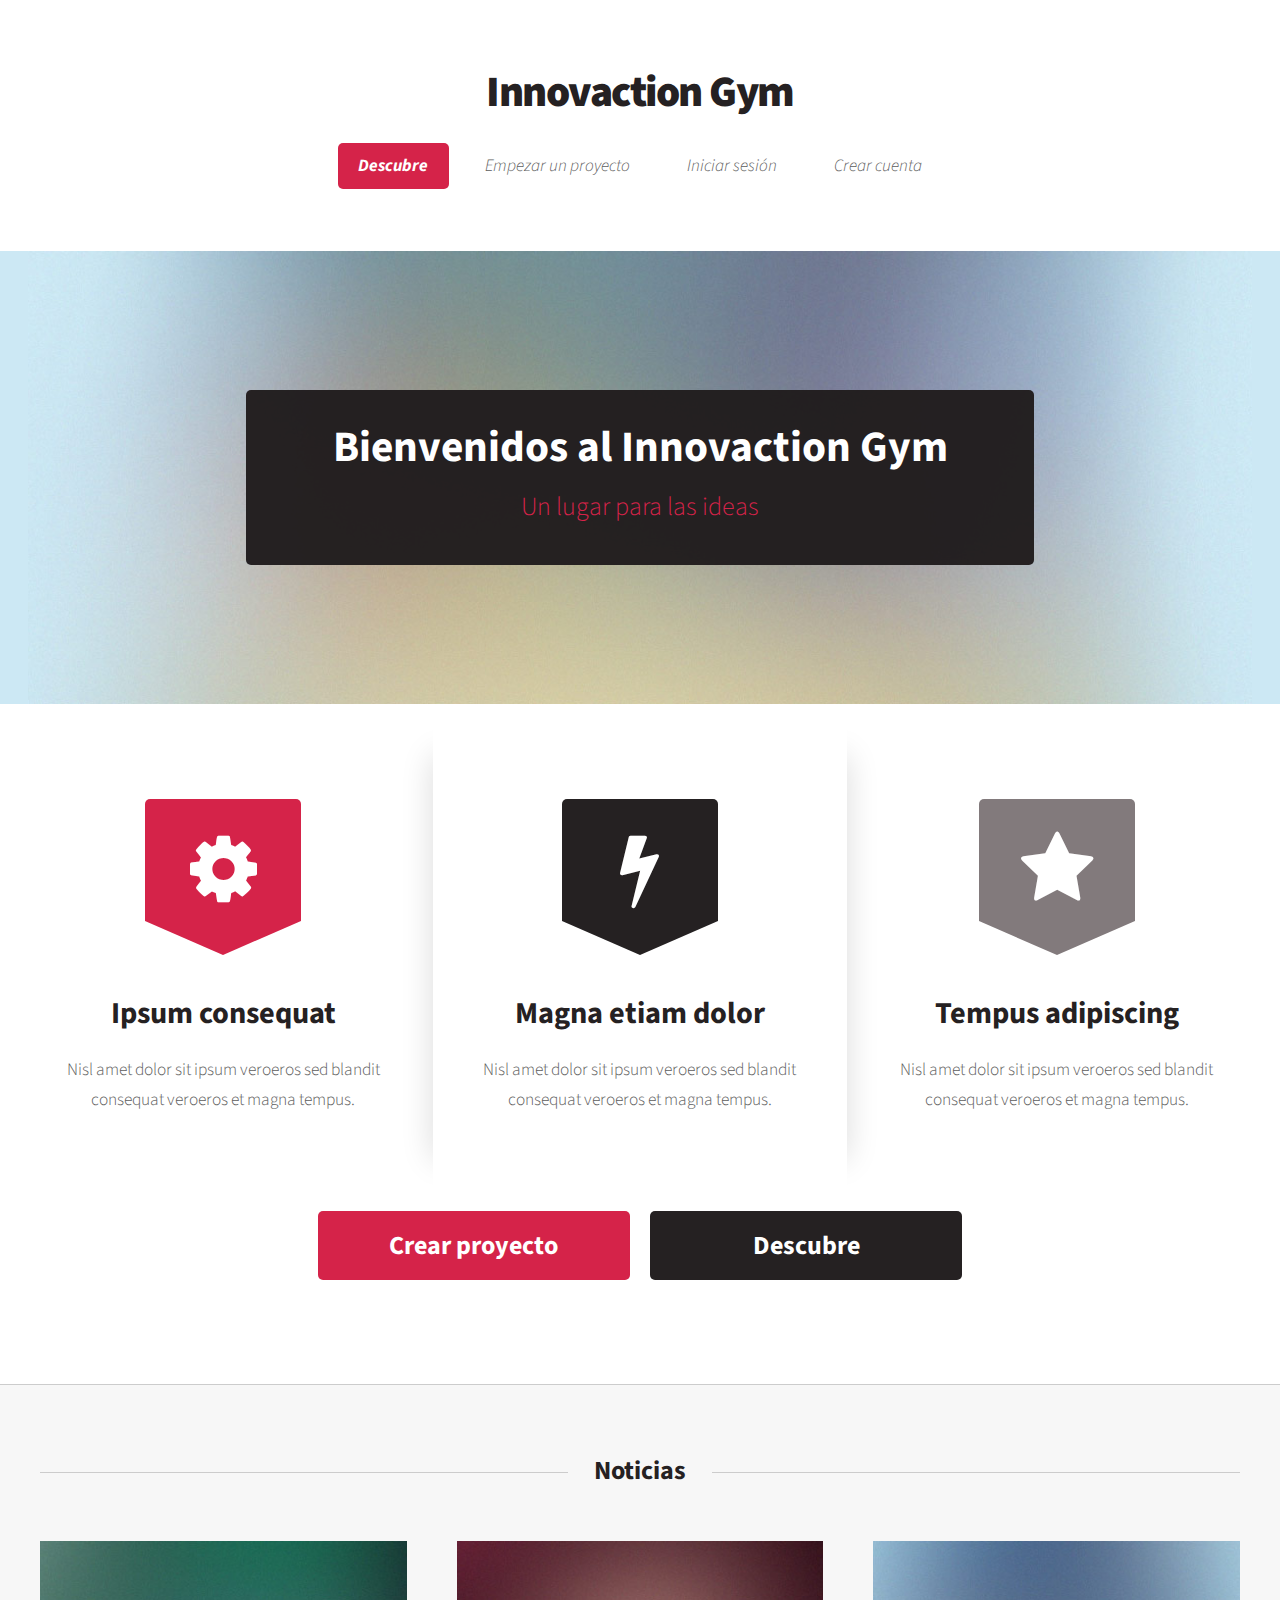
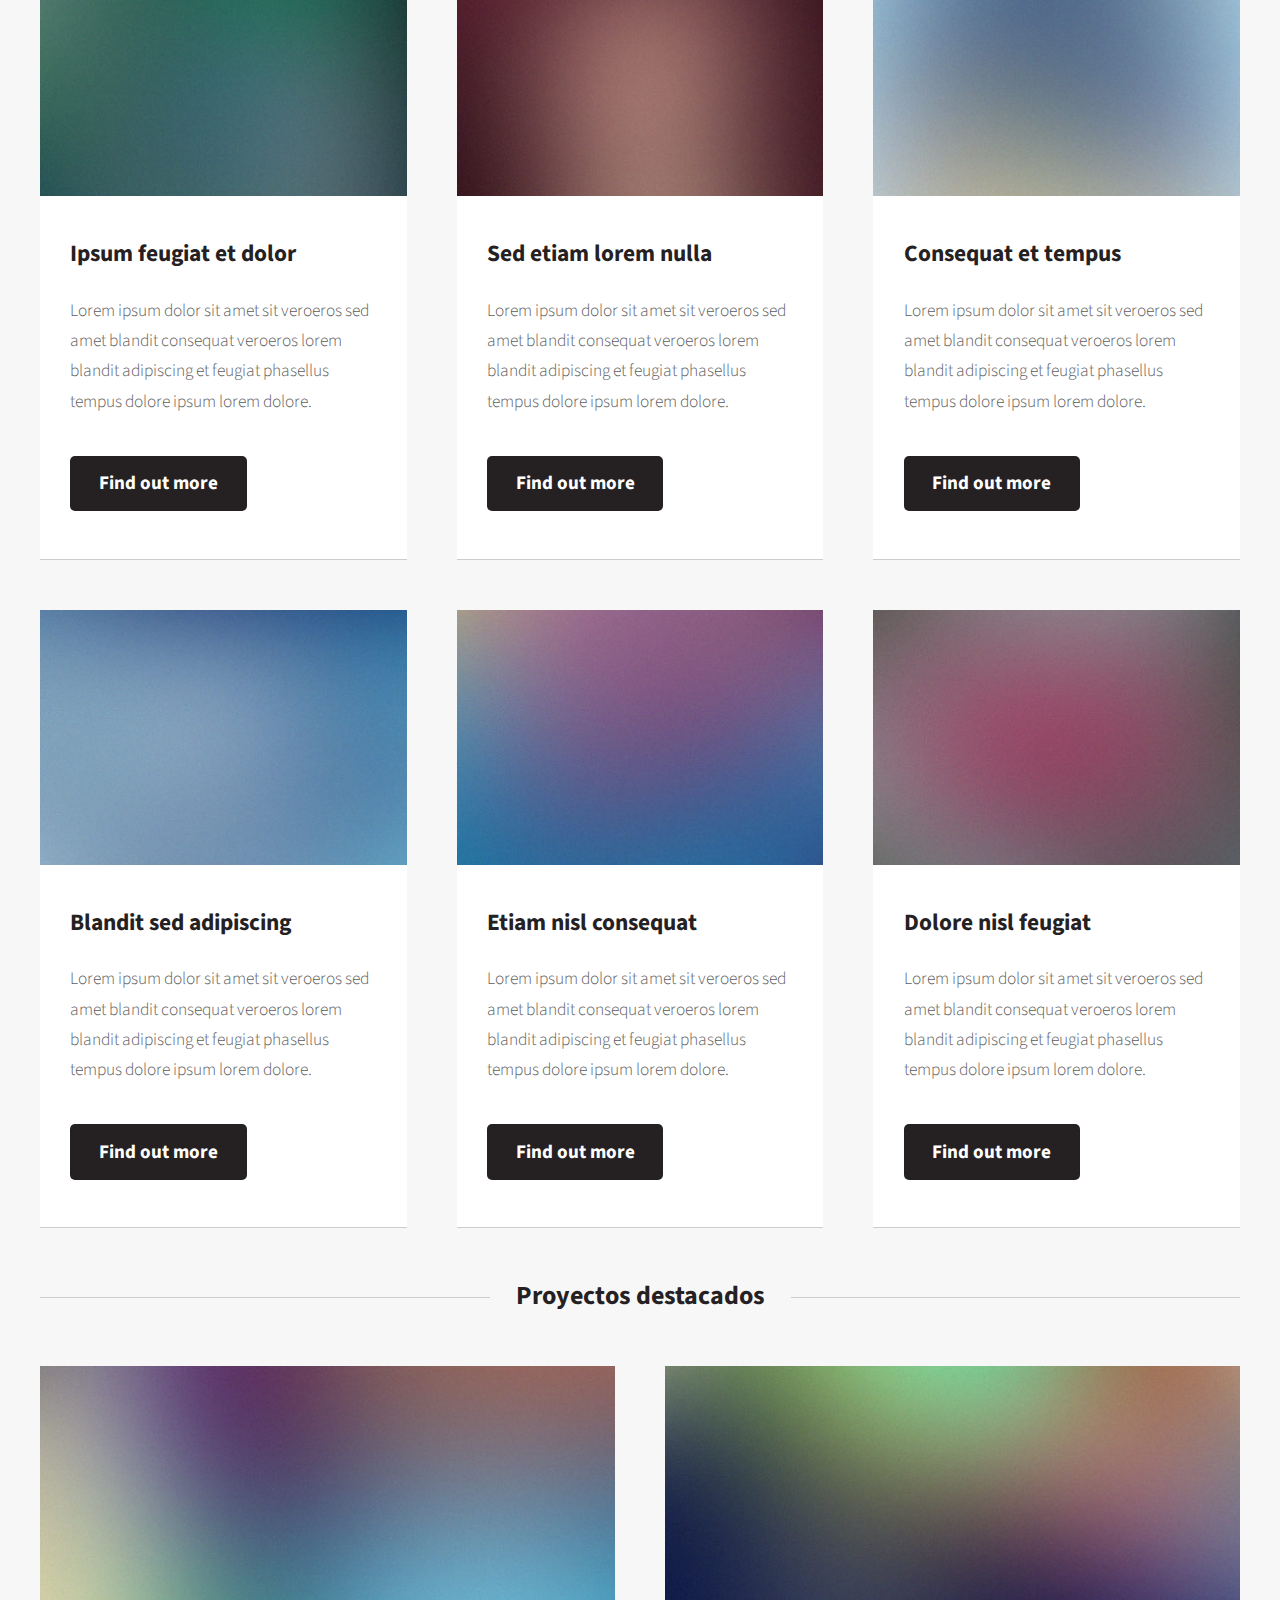
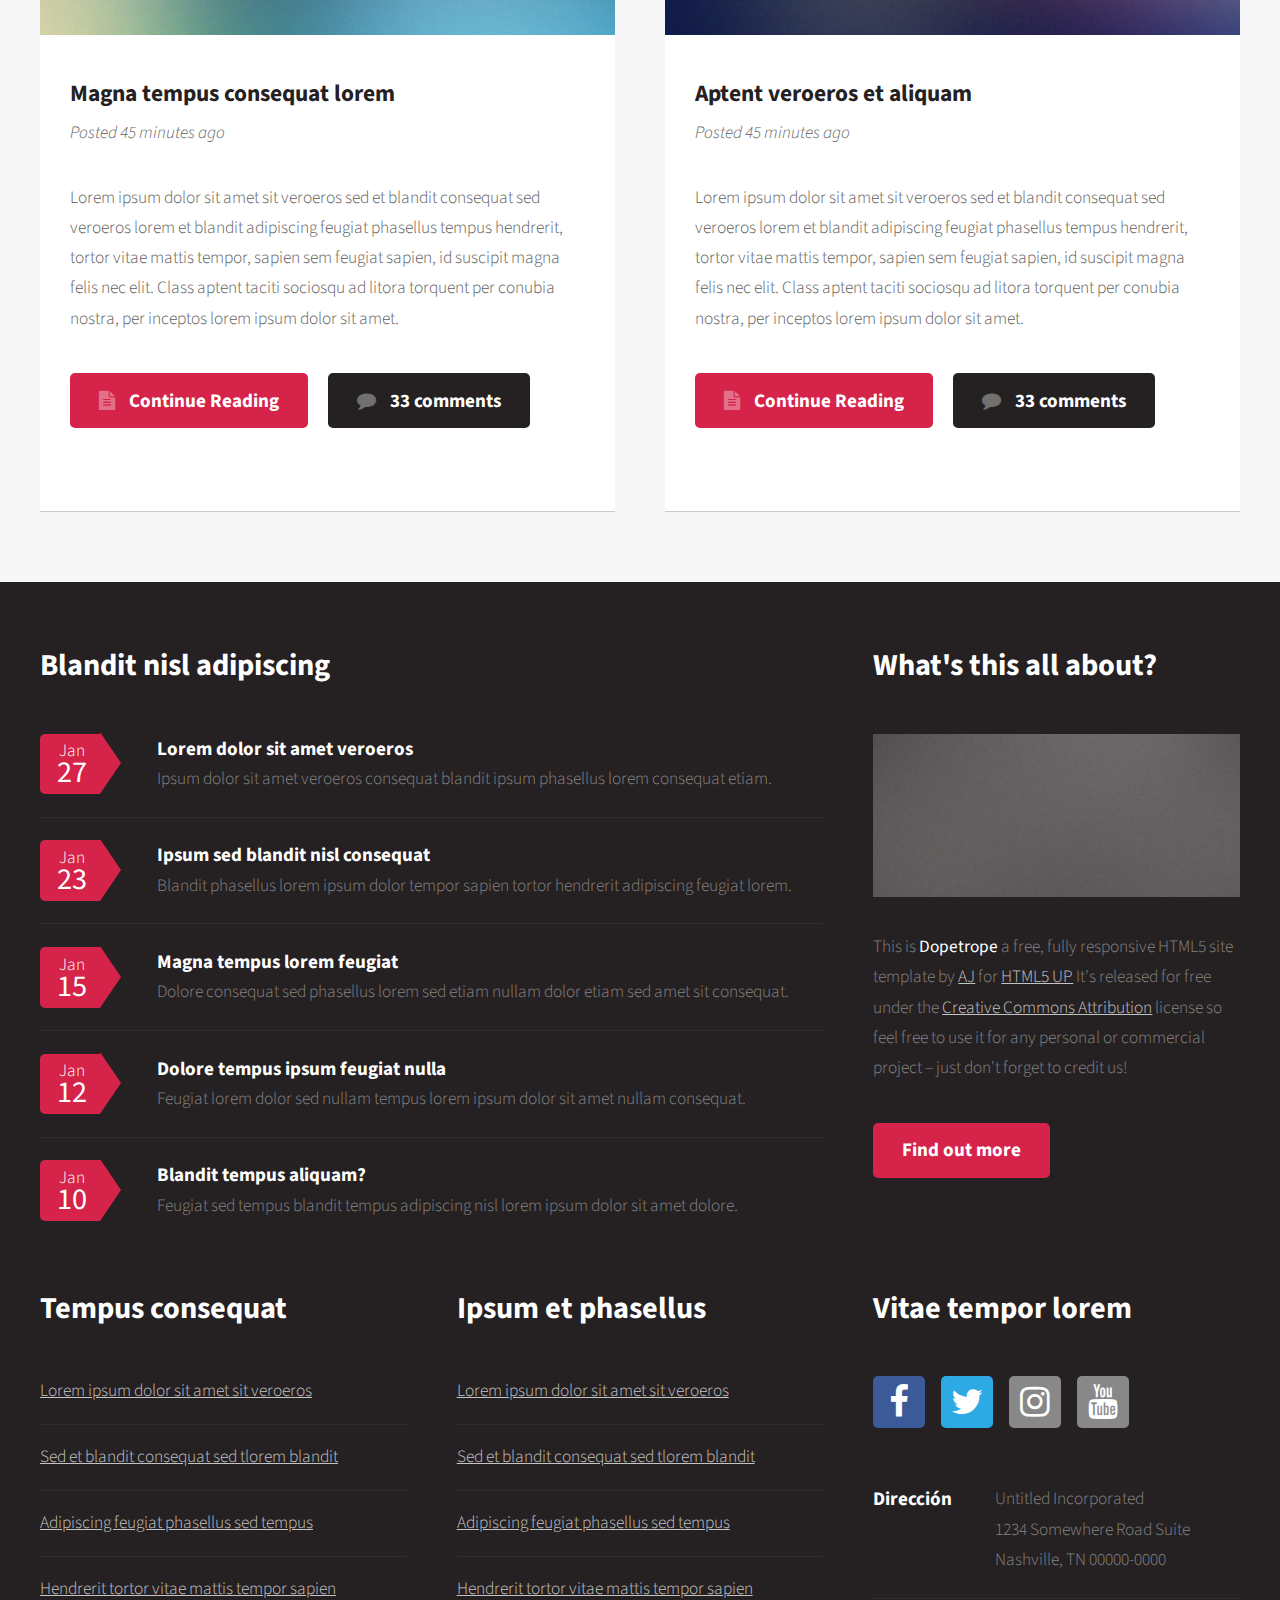
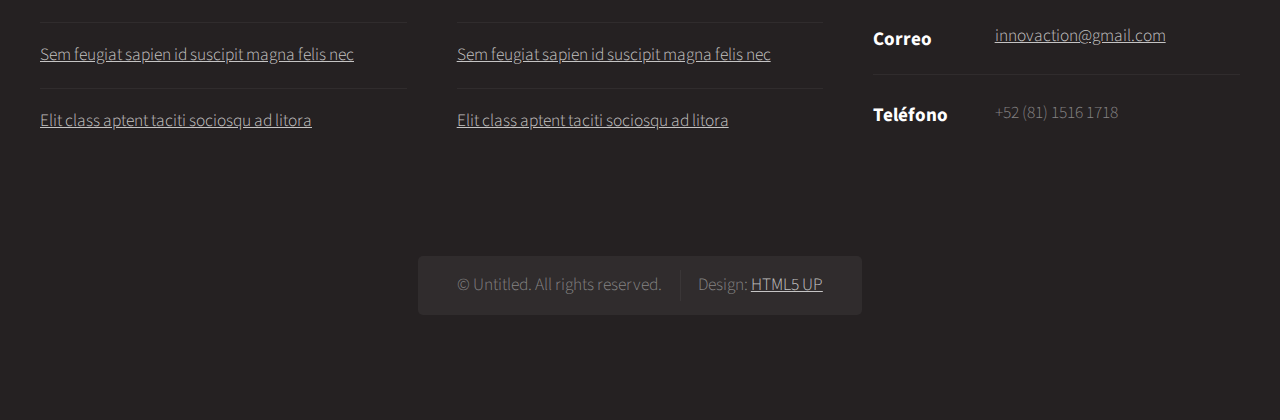
==== commit 3defc8cb: "cambios leves" ====
--- a/index.html
+++ b/index.html
@@ -6,7 +6,7 @@
 -->
 <html>
 	<head>
-		<title>Dopetrope by HTML5 UP</title>
+		<title>Innovaction Gym</title>
 		<meta charset="utf-8" />
 		<meta name="viewport" content="width=device-width, initial-scale=1" />
 		<!--[if lte IE 8]><script src="assets/js/ie/html5shiv.js"></script><![endif]-->
@@ -21,42 +21,23 @@
 					<div id="header">
 
 						<!-- Logo -->
-							<h1><a href="index.html">Dopetrope</a></h1>
+							<h1><a href="index.html">Innovaction Gym</a></h1>
 
 						<!-- Nav -->
 							<nav id="nav">
 								<ul>
-									<li class="current"><a href="index.html">Home</a></li>
-									<li>
-										<a href="#">Dropdown</a>
-										<ul>
-											<li><a href="#">Lorem ipsum dolor</a></li>
-											<li><a href="#">Magna phasellus</a></li>
-											<li><a href="#">Etiam dolore nisl</a></li>
-											<li>
-												<a href="#">Phasellus consequat</a>
-												<ul>
-													<li><a href="#">Magna phasellus</a></li>
-													<li><a href="#">Etiam dolore nisl</a></li>
-													<li><a href="#">Veroeros feugiat</a></li>
-													<li><a href="#">Nisl sed aliquam</a></li>
-													<li><a href="#">Dolore adipiscing</a></li>
-												</ul>
-											</li>
-											<li><a href="#">Veroeros feugiat</a></li>
-										</ul>
-									</li>
-									<li><a href="left-sidebar.html">Left Sidebar</a></li>
-									<li><a href="right-sidebar.html">Right Sidebar</a></li>
-									<li><a href="no-sidebar.html">No Sidebar</a></li>
+									<li class="current"><a href="index.html">Descubre</a></li>
+									<li><a href="left-sidebar.html">Empezar un proyecto</a></li>
+									<li><a href="right-sidebar.html">Iniciar sesión</a></li>
+									<li><a href="no-sidebar.html">Crear cuenta</a></li>
 								</ul>
 							</nav>
 
 						<!-- Banner -->
 							<section id="banner">
 								<header>
-									<h2>Howdy. This is Dopetrope.</h2>
-									<p>A responsive template by HTML5 UP</p>
+									<h2>Bienvenidos al Innovaction Gym</h2>
+									<p>Un lugar para las ideas</p>
 								</header>
 							</section>
 
@@ -93,8 +74,8 @@
 								</div>
 								<footer>
 									<ul class="actions">
-										<li><a href="#" class="button big">Get Started</a></li>
-										<li><a href="#" class="button alt big">Learn More</a></li>
+										<li><a href="#" class="button big">Crear proyecto</a></li>
+										<li><a href="#" class="button alt big">Descubre</a></li>
 									</ul>
 								</footer>
 							</section>
@@ -111,7 +92,7 @@
 								<!-- Portfolio -->
 									<section>
 										<header class="major">
-											<h2>My Portfolio</h2>
+											<h2>Noticias</h2>
 										</header>
 										<div class="row">
 											<div class="4u 12u(mobile)">
@@ -199,7 +180,7 @@
 								<!-- Blog -->
 									<section>
 										<header class="major">
-											<h2>The Blog</h2>
+											<h2>Proyectos destacados</h2>
 										</header>
 										<div class="row">
 											<div class="6u 12u(mobile)">
@@ -336,13 +317,12 @@
 									<ul class="social">
 										<li><a class="icon fa-facebook" href="#"><span class="label">Facebook</span></a></li>
 										<li><a class="icon fa-twitter" href="#"><span class="label">Twitter</span></a></li>
-										<li><a class="icon fa-dribbble" href="#"><span class="label">Dribbble</span></a></li>
-										<li><a class="icon fa-linkedin" href="#"><span class="label">LinkedIn</span></a></li>
-										<li><a class="icon fa-google-plus" href="#"><span class="label">Google+</span></a></li>
+										<li><a class="icon fa-instagram" href="#"><span class="label">Instagram</span></a></li>
+										<li><a class="icon fa-youtube" href="#"><span class="label">Youtube</span></a></li>
 									</ul>
 									<ul class="contact">
 										<li>
-											<h3>Address</h3>
+											<h3>Dirección</h3>
 											<p>
 												Untitled Incorporated<br />
 												1234 Somewhere Road Suite<br />
@@ -350,12 +330,12 @@
 											</p>
 										</li>
 										<li>
-											<h3>Mail</h3>
-											<p><a href="#">someone@untitled.tld</a></p>
-										</li>
-										<li>
-											<h3>Phone</h3>
-											<p>(800) 000-0000</p>
+											<h3>Correo</h3>
+											<p><a href="#">innovaction@gmail.com</a></p>
+										</li>
+										<li>
+											<h3>Teléfono</h3>
+											<p>+52 (81) 1516 1718</p>
 										</li>
 									</ul>
 								</section>
@@ -388,4 +368,4 @@
 			<script src="assets/js/main.js"></script>
 
 	</body>
-</html>+</html>
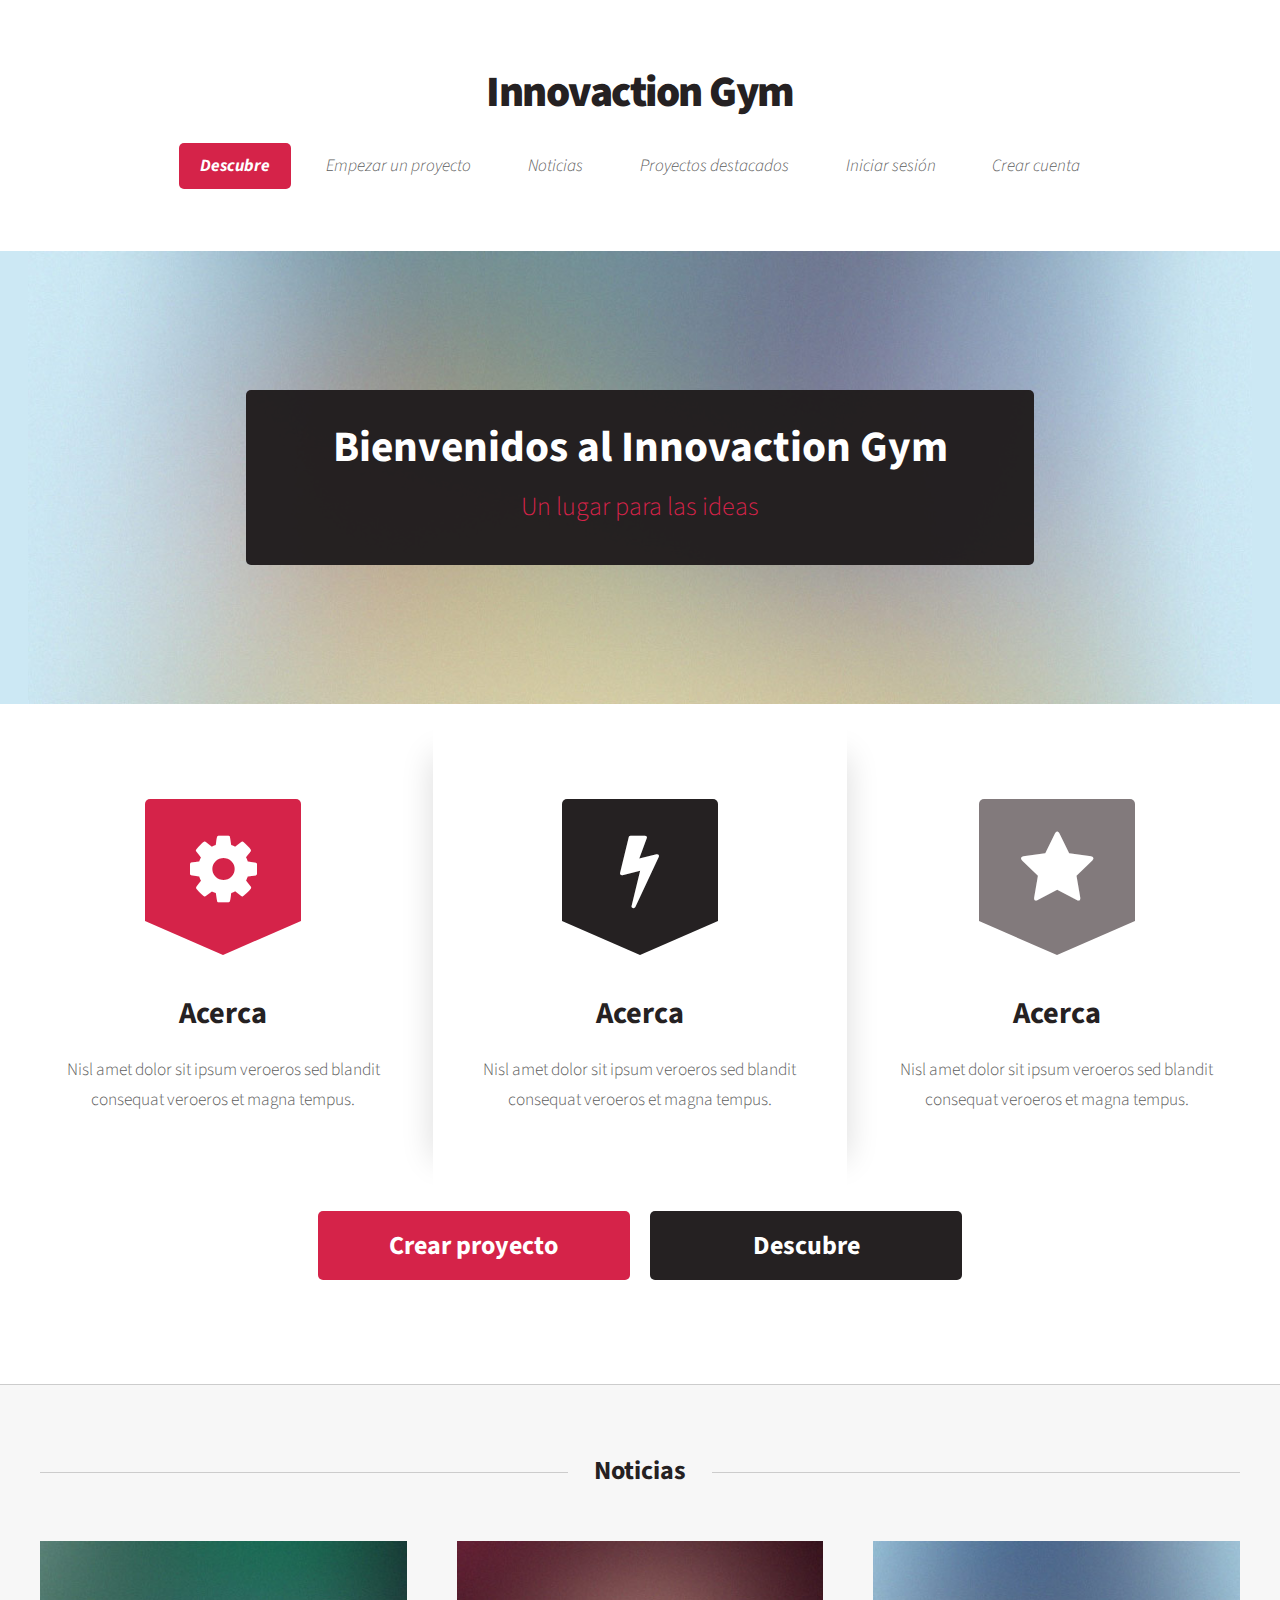
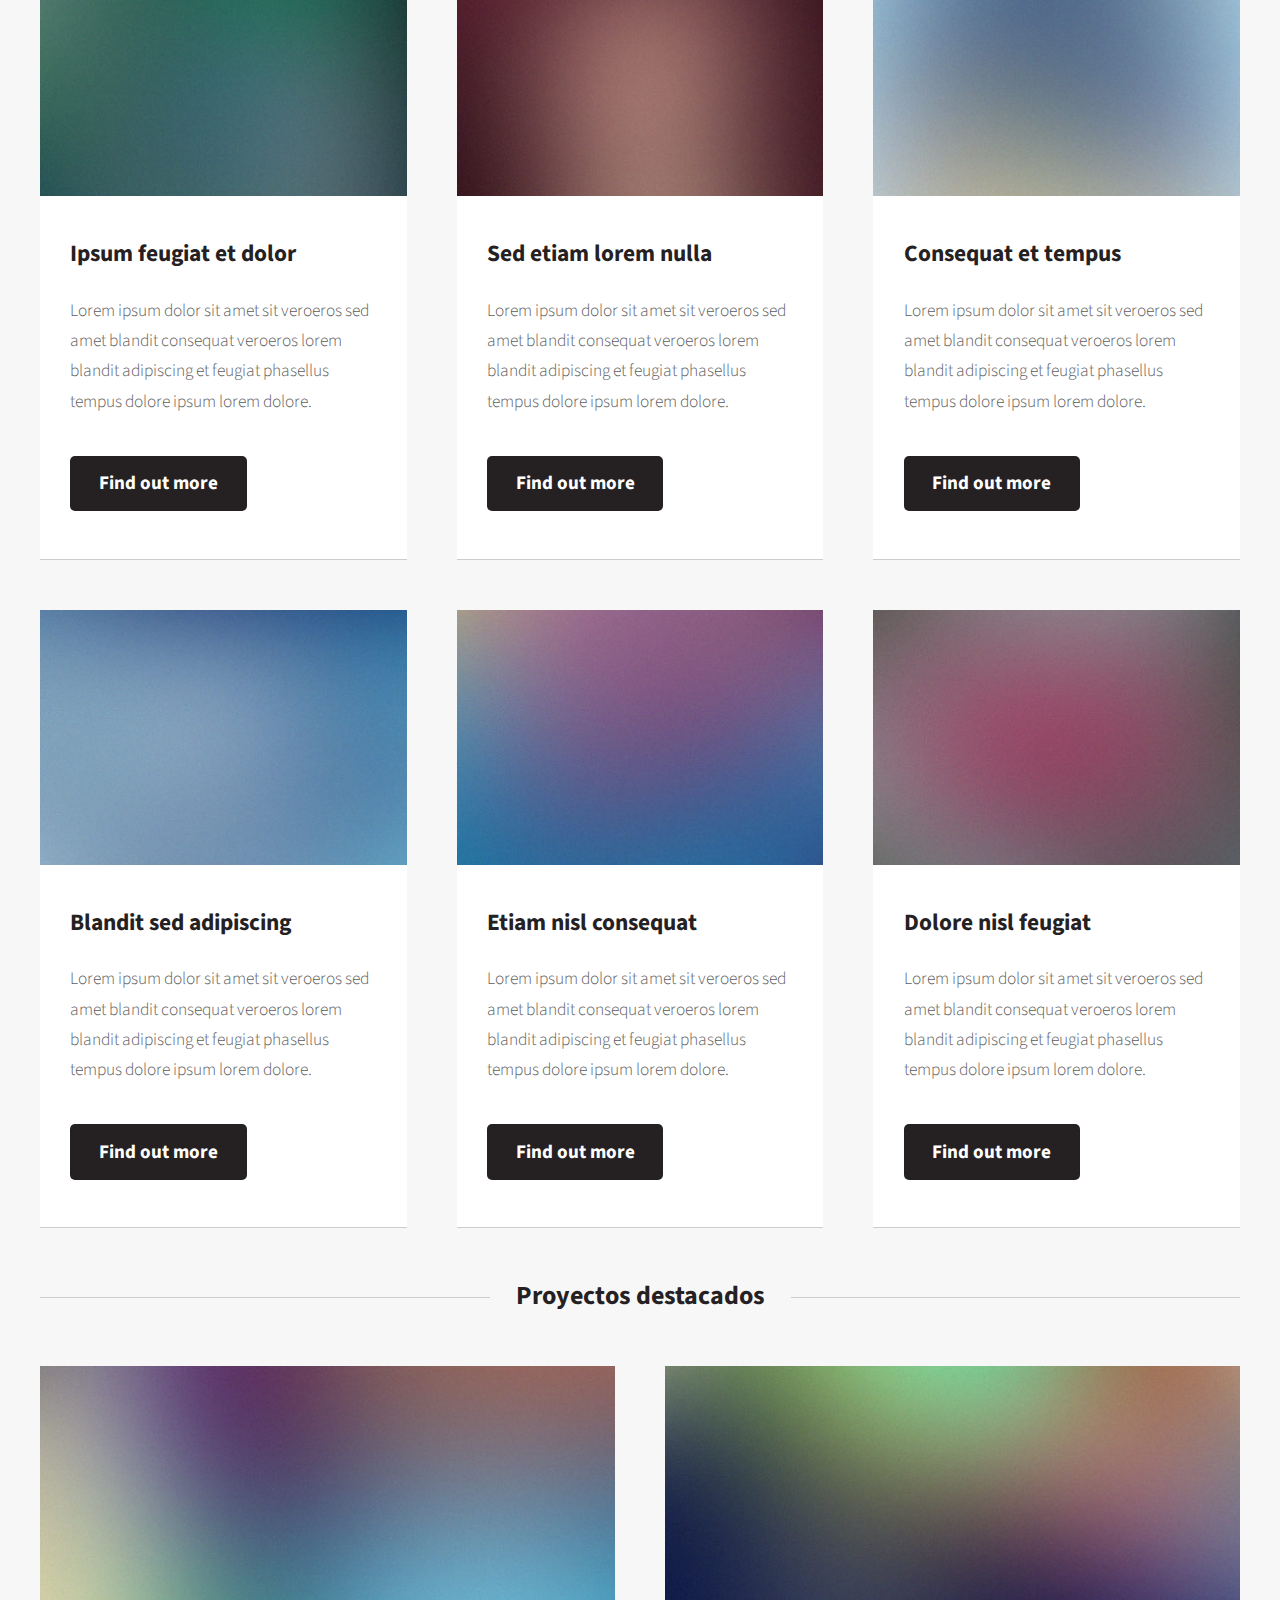
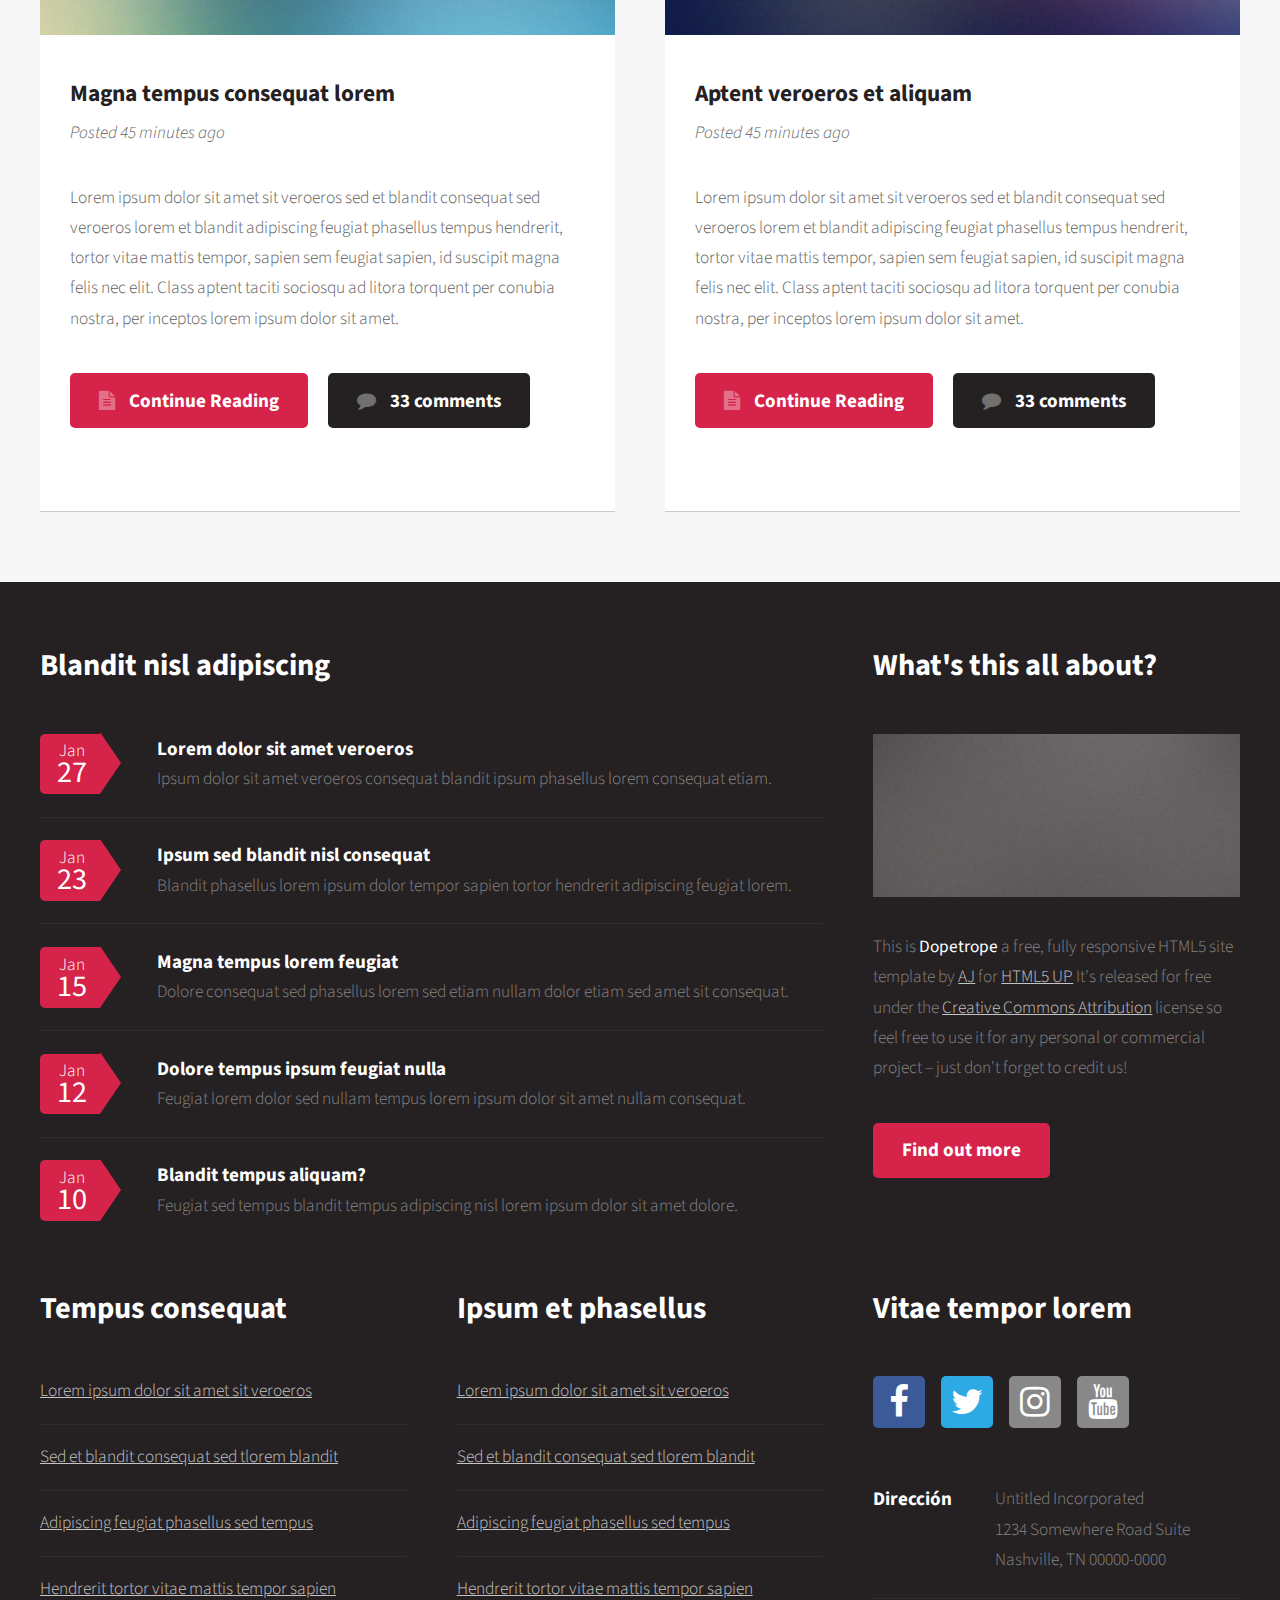
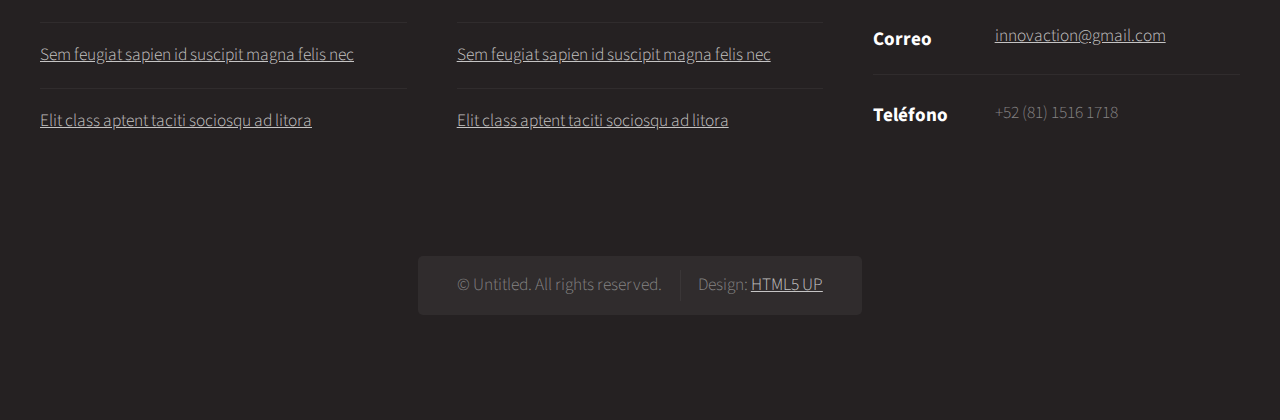
==== commit 2d41cd8b: "cambios leves v2" ====
--- a/index.html
+++ b/index.html
@@ -27,9 +27,11 @@
 							<nav id="nav">
 								<ul>
 									<li class="current"><a href="index.html">Descubre</a></li>
-									<li><a href="left-sidebar.html">Empezar un proyecto</a></li>
-									<li><a href="right-sidebar.html">Iniciar sesión</a></li>
-									<li><a href="no-sidebar.html">Crear cuenta</a></li>
+									<li><a href="index.html">Empezar un proyecto</a></li>
+									<li><a href="index.html">Noticias</a></li>
+									<li><a href="index.html">Proyectos destacados</a></li>
+									<li><a href="index.html">Iniciar sesión</a></li>
+									<li><a href="index.html">Crear cuenta</a></li>
 								</ul>
 							</nav>
 
@@ -48,7 +50,7 @@
 										<section class="first">
 											<i class="icon featured fa-cog"></i>
 											<header>
-												<h2>Ipsum consequat</h2>
+												<h2>Acerca</h2>
 											</header>
 											<p>Nisl amet dolor sit ipsum veroeros sed blandit consequat veroeros et magna tempus.</p>
 										</section>
@@ -57,7 +59,7 @@
 										<section class="middle">
 											<i class="icon featured alt fa-flash"></i>
 											<header>
-												<h2>Magna etiam dolor</h2>
+												<h2>Acerca</h2>
 											</header>
 											<p>Nisl amet dolor sit ipsum veroeros sed blandit consequat veroeros et magna tempus.</p>
 										</section>
@@ -66,7 +68,7 @@
 										<section class="last">
 											<i class="icon featured alt2 fa-star"></i>
 											<header>
-												<h2>Tempus adipiscing</h2>
+												<h2>Acerca</h2>
 											</header>
 											<p>Nisl amet dolor sit ipsum veroeros sed blandit consequat veroeros et magna tempus.</p>
 										</section>
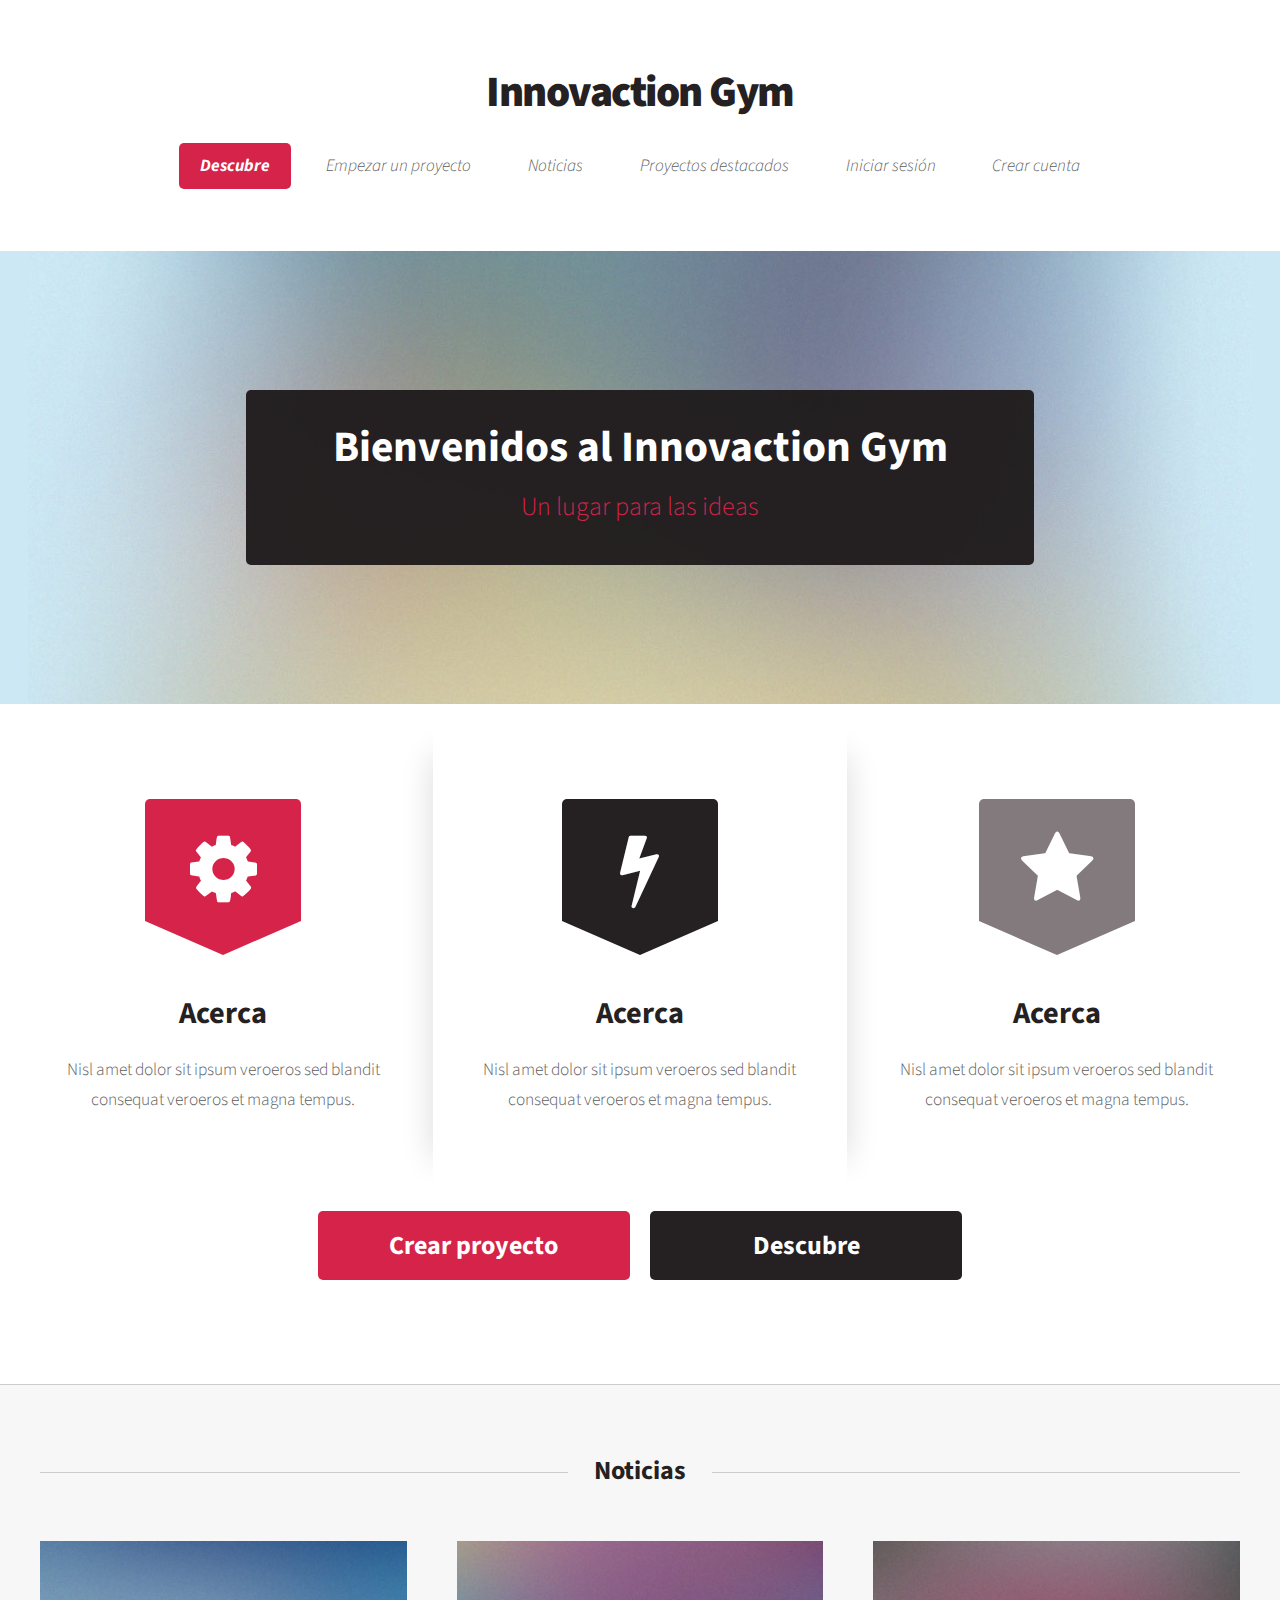
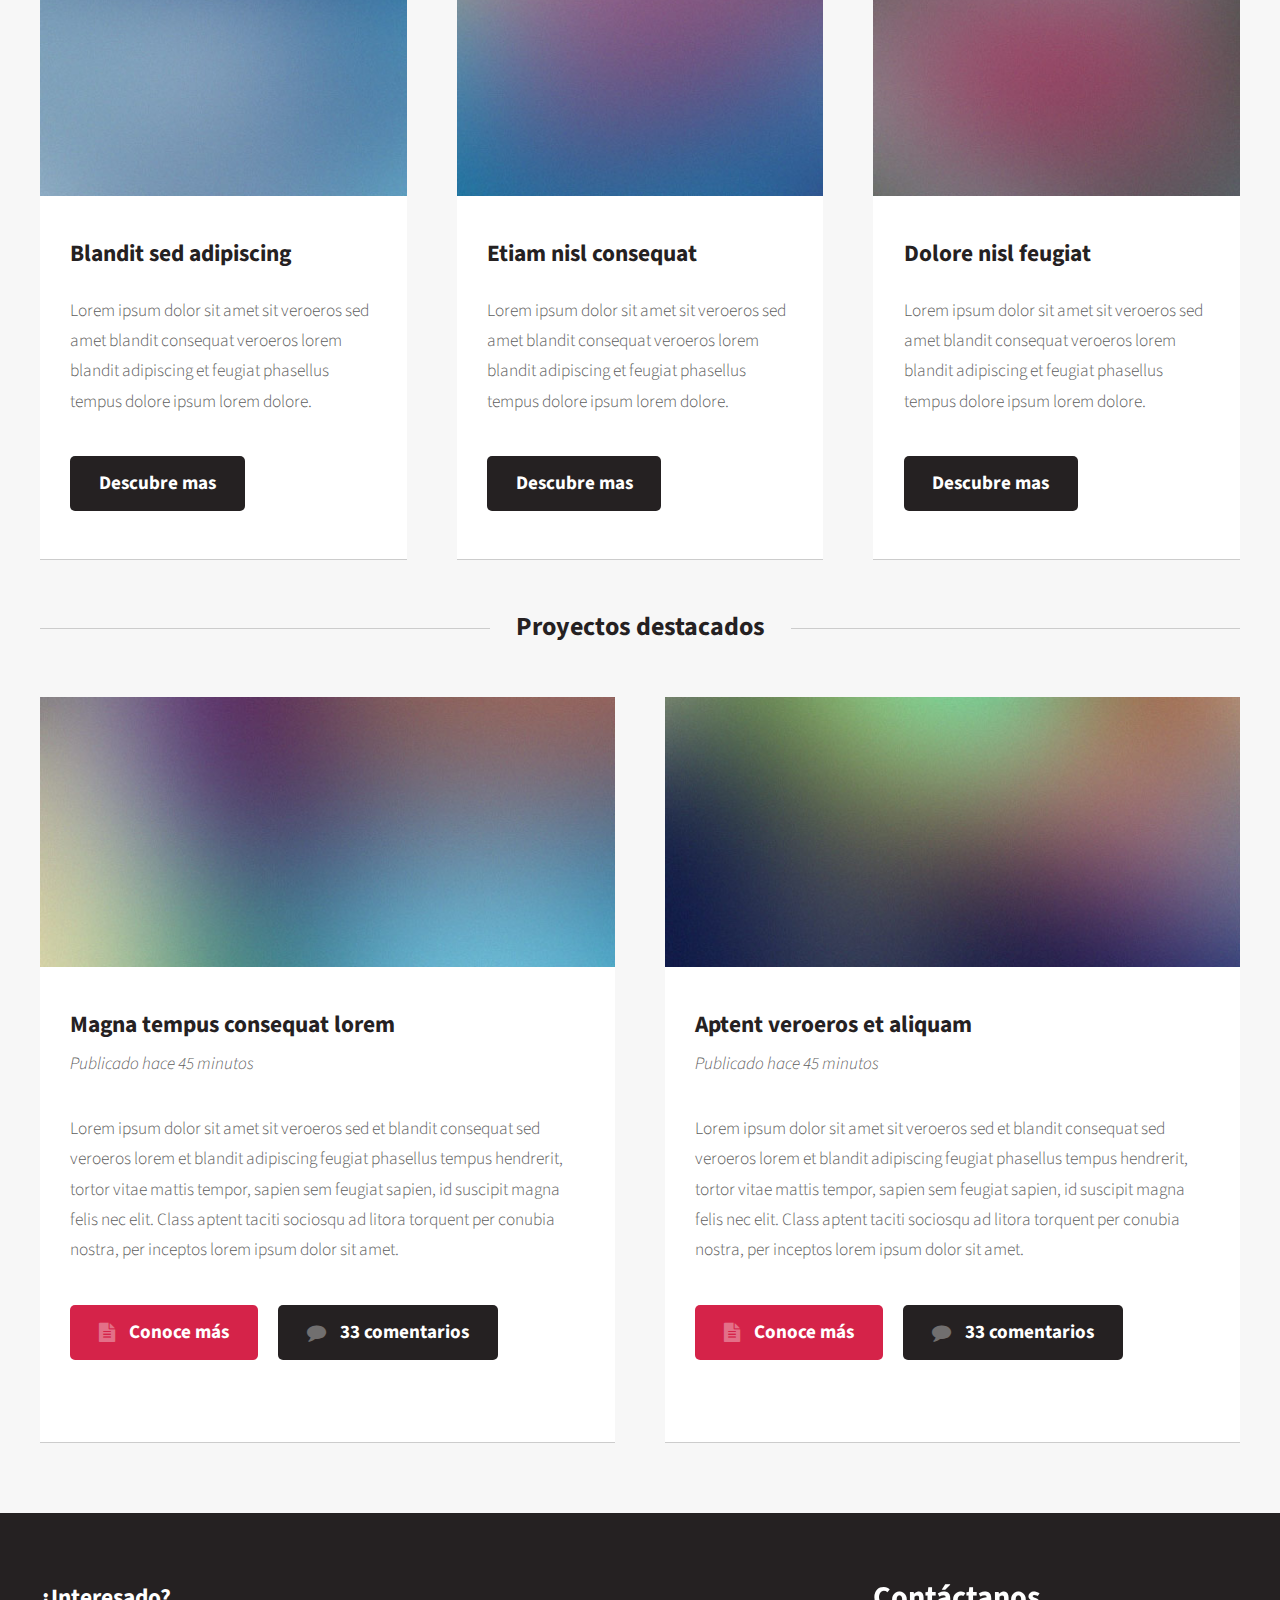
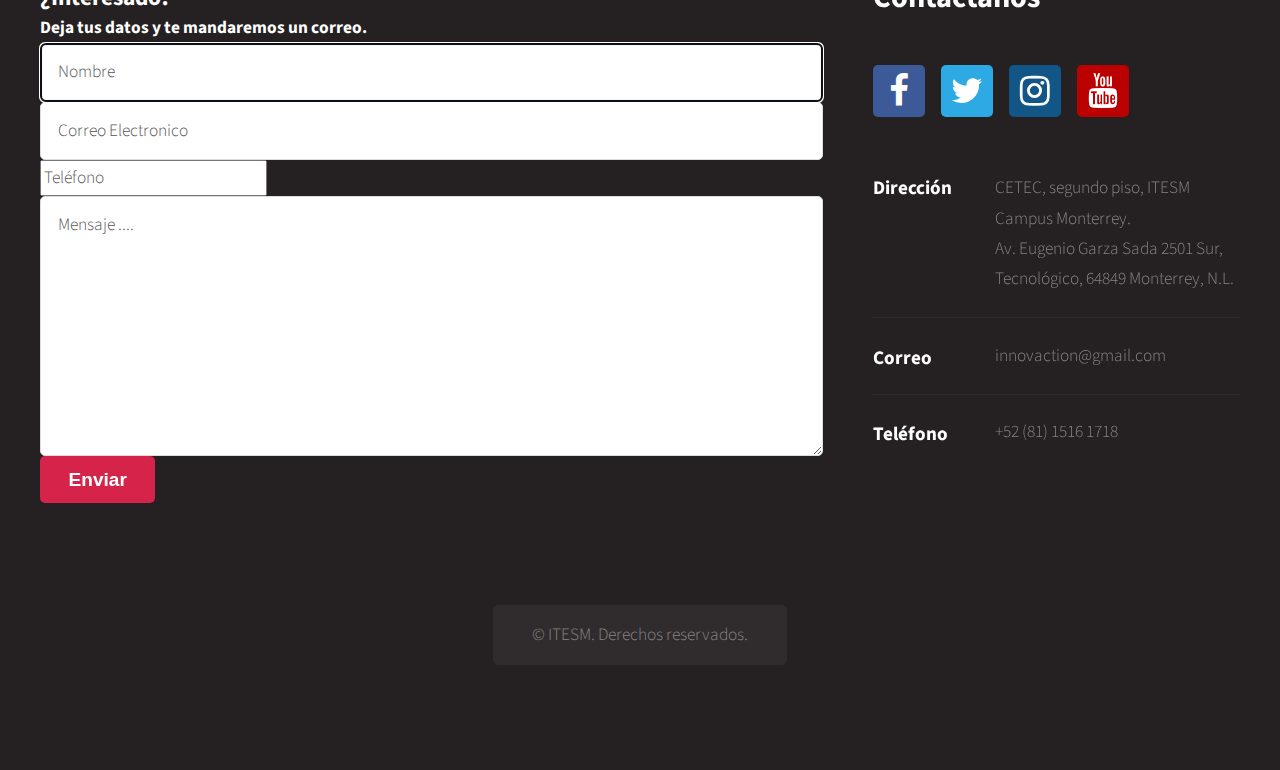
==== commit a784218c: "Adaptacion index casi completa" ====
--- a/index.html
+++ b/index.html
@@ -91,7 +91,7 @@
 						<div class="row">
 							<div class="12u">
 
-								<!-- Portfolio -->
+								<!-- Noticias -->
 									<section>
 										<header class="major">
 											<h2>Noticias</h2>
@@ -99,75 +99,37 @@
 										<div class="row">
 											<div class="4u 12u(mobile)">
 												<section class="box">
-													<a href="#" class="image featured"><img src="images/pic02.jpg" alt="" /></a>
-													<header>
-														<h3>Ipsum feugiat et dolor</h3>
+													<a href="#" class="image featured"><img src="images/pic05.jpg" alt="" /></a>
+													<header>
+														<h3>Blandit sed adipiscing</h3>
 													</header>
 													<p>Lorem ipsum dolor sit amet sit veroeros sed amet blandit consequat veroeros lorem blandit  adipiscing et feugiat phasellus tempus dolore ipsum lorem dolore.</p>
 													<footer>
-														<a href="#" class="button alt">Find out more</a>
+														<a href="#" class="button alt">Descubre mas</a>
 													</footer>
 												</section>
 											</div>
 											<div class="4u 12u(mobile)">
 												<section class="box">
-													<a href="#" class="image featured"><img src="images/pic03.jpg" alt="" /></a>
-													<header>
-														<h3>Sed etiam lorem nulla</h3>
+													<a href="#" class="image featured"><img src="images/pic06.jpg" alt="" /></a>
+													<header>
+														<h3>Etiam nisl consequat</h3>
 													</header>
 													<p>Lorem ipsum dolor sit amet sit veroeros sed amet blandit consequat veroeros lorem blandit  adipiscing et feugiat phasellus tempus dolore ipsum lorem dolore.</p>
 													<footer>
-														<a href="#" class="button alt">Find out more</a>
+														<a href="#" class="button alt">Descubre mas</a>
 													</footer>
 												</section>
 											</div>
 											<div class="4u 12u(mobile)">
 												<section class="box">
-													<a href="#" class="image featured"><img src="images/pic04.jpg" alt="" /></a>
-													<header>
-														<h3>Consequat et tempus</h3>
+													<a href="#" class="image featured"><img src="images/pic07.jpg" alt="" /></a>
+													<header>
+														<h3>Dolore nisl feugiat</h3>
 													</header>
 													<p>Lorem ipsum dolor sit amet sit veroeros sed amet blandit consequat veroeros lorem blandit  adipiscing et feugiat phasellus tempus dolore ipsum lorem dolore.</p>
 													<footer>
-														<a href="#" class="button alt">Find out more</a>
-													</footer>
-												</section>
-											</div>
-										</div>
-										<div class="row">
-											<div class="4u 12u(mobile)">
-												<section class="box">
-													<a href="#" class="image featured"><img src="images/pic05.jpg" alt="" /></a>
-													<header>
-														<h3>Blandit sed adipiscing</h3>
-													</header>
-													<p>Lorem ipsum dolor sit amet sit veroeros sed amet blandit consequat veroeros lorem blandit  adipiscing et feugiat phasellus tempus dolore ipsum lorem dolore.</p>
-													<footer>
-														<a href="#" class="button alt">Find out more</a>
-													</footer>
-												</section>
-											</div>
-											<div class="4u 12u(mobile)">
-												<section class="box">
-													<a href="#" class="image featured"><img src="images/pic06.jpg" alt="" /></a>
-													<header>
-														<h3>Etiam nisl consequat</h3>
-													</header>
-													<p>Lorem ipsum dolor sit amet sit veroeros sed amet blandit consequat veroeros lorem blandit  adipiscing et feugiat phasellus tempus dolore ipsum lorem dolore.</p>
-													<footer>
-														<a href="#" class="button alt">Find out more</a>
-													</footer>
-												</section>
-											</div>
-											<div class="4u 12u(mobile)">
-												<section class="box">
-													<a href="#" class="image featured"><img src="images/pic07.jpg" alt="" /></a>
-													<header>
-														<h3>Dolore nisl feugiat</h3>
-													</header>
-													<p>Lorem ipsum dolor sit amet sit veroeros sed amet blandit consequat veroeros lorem blandit  adipiscing et feugiat phasellus tempus dolore ipsum lorem dolore.</p>
-													<footer>
-														<a href="#" class="button alt">Find out more</a>
+														<a href="#" class="button alt">Descubre mas</a>
 													</footer>
 												</section>
 											</div>
@@ -179,7 +141,7 @@
 						<div class="row">
 							<div class="12u">
 
-								<!-- Blog -->
+								<!-- Proyectos Destacados -->
 									<section>
 										<header class="major">
 											<h2>Proyectos destacados</h2>
@@ -190,13 +152,13 @@
 													<a href="#" class="image featured"><img src="images/pic08.jpg" alt="" /></a>
 													<header>
 														<h3>Magna tempus consequat lorem</h3>
-														<p>Posted 45 minutes ago</p>
+														<p>Publicado hace 45 minutos</p>
 													</header>
 													<p>Lorem ipsum dolor sit amet sit veroeros sed et blandit consequat sed veroeros lorem et blandit  adipiscing feugiat phasellus tempus hendrerit, tortor vitae mattis tempor, sapien sem feugiat sapien, id suscipit magna felis nec elit. Class aptent taciti sociosqu ad litora torquent per conubia nostra, per inceptos lorem ipsum dolor sit amet.</p>
 													<footer>
 														<ul class="actions">
-															<li><a href="#" class="button icon fa-file-text">Continue Reading</a></li>
-															<li><a href="#" class="button alt icon fa-comment">33 comments</a></li>
+															<li><a href="#" class="button icon fa-file-text">Conoce más</a></li>
+															<li><a href="#" class="button alt icon fa-comment">33 comentarios</a></li>
 														</ul>
 													</footer>
 												</section>
@@ -206,13 +168,13 @@
 													<a href="#" class="image featured"><img src="images/pic09.jpg" alt="" /></a>
 													<header>
 														<h3>Aptent veroeros et aliquam</h3>
-														<p>Posted 45 minutes ago</p>
+														<p>Publicado hace 45 minutos</p>
 													</header>
 													<p>Lorem ipsum dolor sit amet sit veroeros sed et blandit consequat sed veroeros lorem et blandit  adipiscing feugiat phasellus tempus hendrerit, tortor vitae mattis tempor, sapien sem feugiat sapien, id suscipit magna felis nec elit. Class aptent taciti sociosqu ad litora torquent per conubia nostra, per inceptos lorem ipsum dolor sit amet.</p>
 													<footer>
 														<ul class="actions">
-															<li><a href="#" class="button icon fa-file-text">Continue Reading</a></li>
-															<li><a href="#" class="button alt icon fa-comment">33 comments</a></li>
+															<li><a href="#" class="button icon fa-file-text">Conoce más</a></li>
+															<li><a href="#" class="button alt icon fa-comment">33 comentarios</a></li>
 														</ul>
 													</footer>
 												</section>
@@ -229,111 +191,50 @@
 				<div id="footer-wrapper">
 					<section id="footer" class="container">
 						<div class="row">
-							<div class="8u 12u(mobile)">
-								<section>
-									<header>
-										<h2>Blandit nisl adipiscing</h2>
-									</header>
-									<ul class="dates">
-										<li>
-											<span class="date">Jan <strong>27</strong></span>
-											<h3><a href="#">Lorem dolor sit amet veroeros</a></h3>
-											<p>Ipsum dolor sit amet veroeros consequat blandit ipsum phasellus lorem consequat etiam.</p>
-										</li>
-										<li>
-											<span class="date">Jan <strong>23</strong></span>
-											<h3><a href="#">Ipsum sed blandit nisl consequat</a></h3>
-											<p>Blandit phasellus lorem ipsum dolor tempor sapien tortor hendrerit adipiscing feugiat lorem.</p>
-										</li>
-										<li>
-											<span class="date">Jan <strong>15</strong></span>
-											<h3><a href="#">Magna tempus lorem feugiat</a></h3>
-											<p>Dolore consequat sed phasellus lorem sed etiam nullam dolor etiam sed amet sit consequat.</p>
-										</li>
-										<li>
-											<span class="date">Jan <strong>12</strong></span>
-											<h3><a href="#">Dolore tempus ipsum feugiat nulla</a></h3>
-											<p>Feugiat lorem dolor sed nullam tempus lorem ipsum dolor sit amet nullam consequat.</p>
-										</li>
-										<li>
-											<span class="date">Jan <strong>10</strong></span>
-											<h3><a href="#">Blandit tempus aliquam?</a></h3>
-											<p>Feugiat sed tempus blandit tempus adipiscing nisl lorem ipsum dolor sit amet dolore.</p>
-										</li>
-									</ul>
-								</section>
+							<div class="8u 24u(mobile)">
+								<form id="contact" action="" method="post">
+									<h3>¿Interesado?</h3>
+									<h4>Deja tus datos y te mandaremos un correo.</h4>
+									<fieldset>
+										<input placeholder="Nombre" type="text" tabindex="1" required autofocus>
+									</fieldset>
+									<fieldset>
+										<input placeholder="Correo Electronico" type="email" tabindex="2" required>
+									</fieldset>
+									<fieldset>
+										<input placeholder="Teléfono" type="tel" tabindex="3" required>
+									</fieldset>
+									<fieldset>
+										<textarea placeholder="Mensaje ...." tabindex="5" required></textarea>
+									</fieldset>
+									<fieldset>
+										<button name="submit" type="submit" id="contact-submit" data-submit="...Sending">Enviar</button>
+									</fieldset>
+								</form>
 							</div>
 							<div class="4u 12u(mobile)">
 								<section>
 									<header>
-										<h2>What's this all about?</h2>
-									</header>
-									<a href="#" class="image featured"><img src="images/pic10.jpg" alt="" /></a>
-									<p>
-										This is <strong>Dopetrope</strong> a free, fully responsive HTML5 site template by
-										<a href="http://twitter.com/ajlkn">AJ</a> for <a href="http://html5up.net/">HTML5 UP</a> It's released for free under
-										the <a href="http://html5up.net/license/">Creative Commons Attribution</a> license so feel free to use it for any personal or commercial project &ndash; just don't forget to credit us!
-									</p>
-									<footer>
-										<a href="#" class="button">Find out more</a>
-									</footer>
-								</section>
-							</div>
-						</div>
-						<div class="row">
-							<div class="4u 12u(mobile)">
-								<section>
-									<header>
-										<h2>Tempus consequat</h2>
-									</header>
-									<ul class="divided">
-										<li><a href="#">Lorem ipsum dolor sit amet sit veroeros</a></li>
-										<li><a href="#">Sed et blandit consequat sed tlorem blandit</a></li>
-										<li><a href="#">Adipiscing feugiat phasellus sed tempus</a></li>
-										<li><a href="#">Hendrerit tortor vitae mattis tempor sapien</a></li>
-										<li><a href="#">Sem feugiat sapien id suscipit magna felis nec</a></li>
-										<li><a href="#">Elit class aptent taciti sociosqu ad litora</a></li>
-									</ul>
-								</section>
-							</div>
-							<div class="4u 12u(mobile)">
-								<section>
-									<header>
-										<h2>Ipsum et phasellus</h2>
-									</header>
-									<ul class="divided">
-										<li><a href="#">Lorem ipsum dolor sit amet sit veroeros</a></li>
-										<li><a href="#">Sed et blandit consequat sed tlorem blandit</a></li>
-										<li><a href="#">Adipiscing feugiat phasellus sed tempus</a></li>
-										<li><a href="#">Hendrerit tortor vitae mattis tempor sapien</a></li>
-										<li><a href="#">Sem feugiat sapien id suscipit magna felis nec</a></li>
-										<li><a href="#">Elit class aptent taciti sociosqu ad litora</a></li>
-									</ul>
-								</section>
-							</div>
-							<div class="4u 12u(mobile)">
-								<section>
-									<header>
-										<h2>Vitae tempor lorem</h2>
+										<h2>Contáctanos</h2>
 									</header>
 									<ul class="social">
-										<li><a class="icon fa-facebook" href="#"><span class="label">Facebook</span></a></li>
-										<li><a class="icon fa-twitter" href="#"><span class="label">Twitter</span></a></li>
-										<li><a class="icon fa-instagram" href="#"><span class="label">Instagram</span></a></li>
-										<li><a class="icon fa-youtube" href="#"><span class="label">Youtube</span></a></li>
+										<li><a class="icon fa-facebook" href="https://www.facebook.com/InnovactionGym/?hc_ref=PAGES_TIMELINE" target="_blank"><span class="label">Facebook</span></a></li>
+										<li><a class="icon fa-twitter" href="https://twitter.com/innovactiongym?lang=es" target="_blank"><span class="label">Twitter</span></a></li>
+										<li><a class="icon fa-instagram" href="https://www.instagram.com/iag_mty/" target="_blank"><span class="label">Instagram</span></a></li>
+										<li><a class="icon fa-youtube" href="https://www.youtube.com/channel/UClyn-cuv4rM1fPZaVi4uzWg" target="_blank"><span class="label">Youtube</span></a></li>
 									</ul>
 									<ul class="contact">
 										<li>
 											<h3>Dirección</h3>
 											<p>
-												Untitled Incorporated<br />
-												1234 Somewhere Road Suite<br />
-												Nashville, TN 00000-0000
+												CETEC, segundo piso, ITESM Campus Monterrey.<br />
+												Av. Eugenio Garza Sada 2501 Sur,<br />
+												Tecnológico, 64849 Monterrey, N.L.
 											</p>
 										</li>
 										<li>
 											<h3>Correo</h3>
-											<p><a href="#">innovaction@gmail.com</a></p>
+											<p>innovaction@gmail.com</p>
 										</li>
 										<li>
 											<h3>Teléfono</h3>
@@ -349,7 +250,7 @@
 								<!-- Copyright -->
 									<div id="copyright">
 										<ul class="links">
-											<li>&copy; Untitled. All rights reserved.</li><li>Design: <a href="http://html5up.net">HTML5 UP</a></li>
+											<li>&copy; ITESM. Derechos reservados.</li>
 										</ul>
 									</div>
 
@@ -357,7 +258,6 @@
 						</div>
 					</section>
 				</div>
-
 		</div>
 
 		<!-- Scripts -->
--- a/assets/css/main.css
+++ b/assets/css/main.css
@@ -1547,36 +1547,28 @@
 						background: #3dbaf4;
 					}
 
-				ul.social li a.fa-dribbble {
-					background: #c4376b;
-				}
-
-					ul.social li a.fa-dribbble:hover {
-						background: #d4477b;
+
+
+
+
+				ul.social li a.fa-youtube {
+					background: #bb0000;
+					color: white;
+				}
+
+					ul.social li a.fa-youtube:hover {
+						background: #bb0000;
+						color: white;
 					}
 
-				ul.social li a.fa-linkedin {
-					background: #006599;
-				}
-
-					ul.social li a.fa-linkedin:hover {
-						background: #1075a9;
-					}
-
-				ul.social li a.fa-tumblr {
-					background: #2b4661;
-				}
-
-					ul.social li a.fa-tumblr:hover {
-						background: #3b5671;
-					}
-
-				ul.social li a.fa-google-plus {
-					background: #da2713;
-				}
-
-					ul.social li a.fa-google-plus:hover {
-						background: #ea3723;
+				ul.social li a.fa-instagram {
+					background: #125688;
+					color: white;
+				}
+
+					ul.social li a.fa-instagram:hover {
+						background: #125688;
+						color: white;
 					}
 
 	ol.default {
@@ -2544,4 +2536,4 @@
 					padding: 0.75em 1.25em 0.75em 1.25em;
 				}
 
-	}+	}
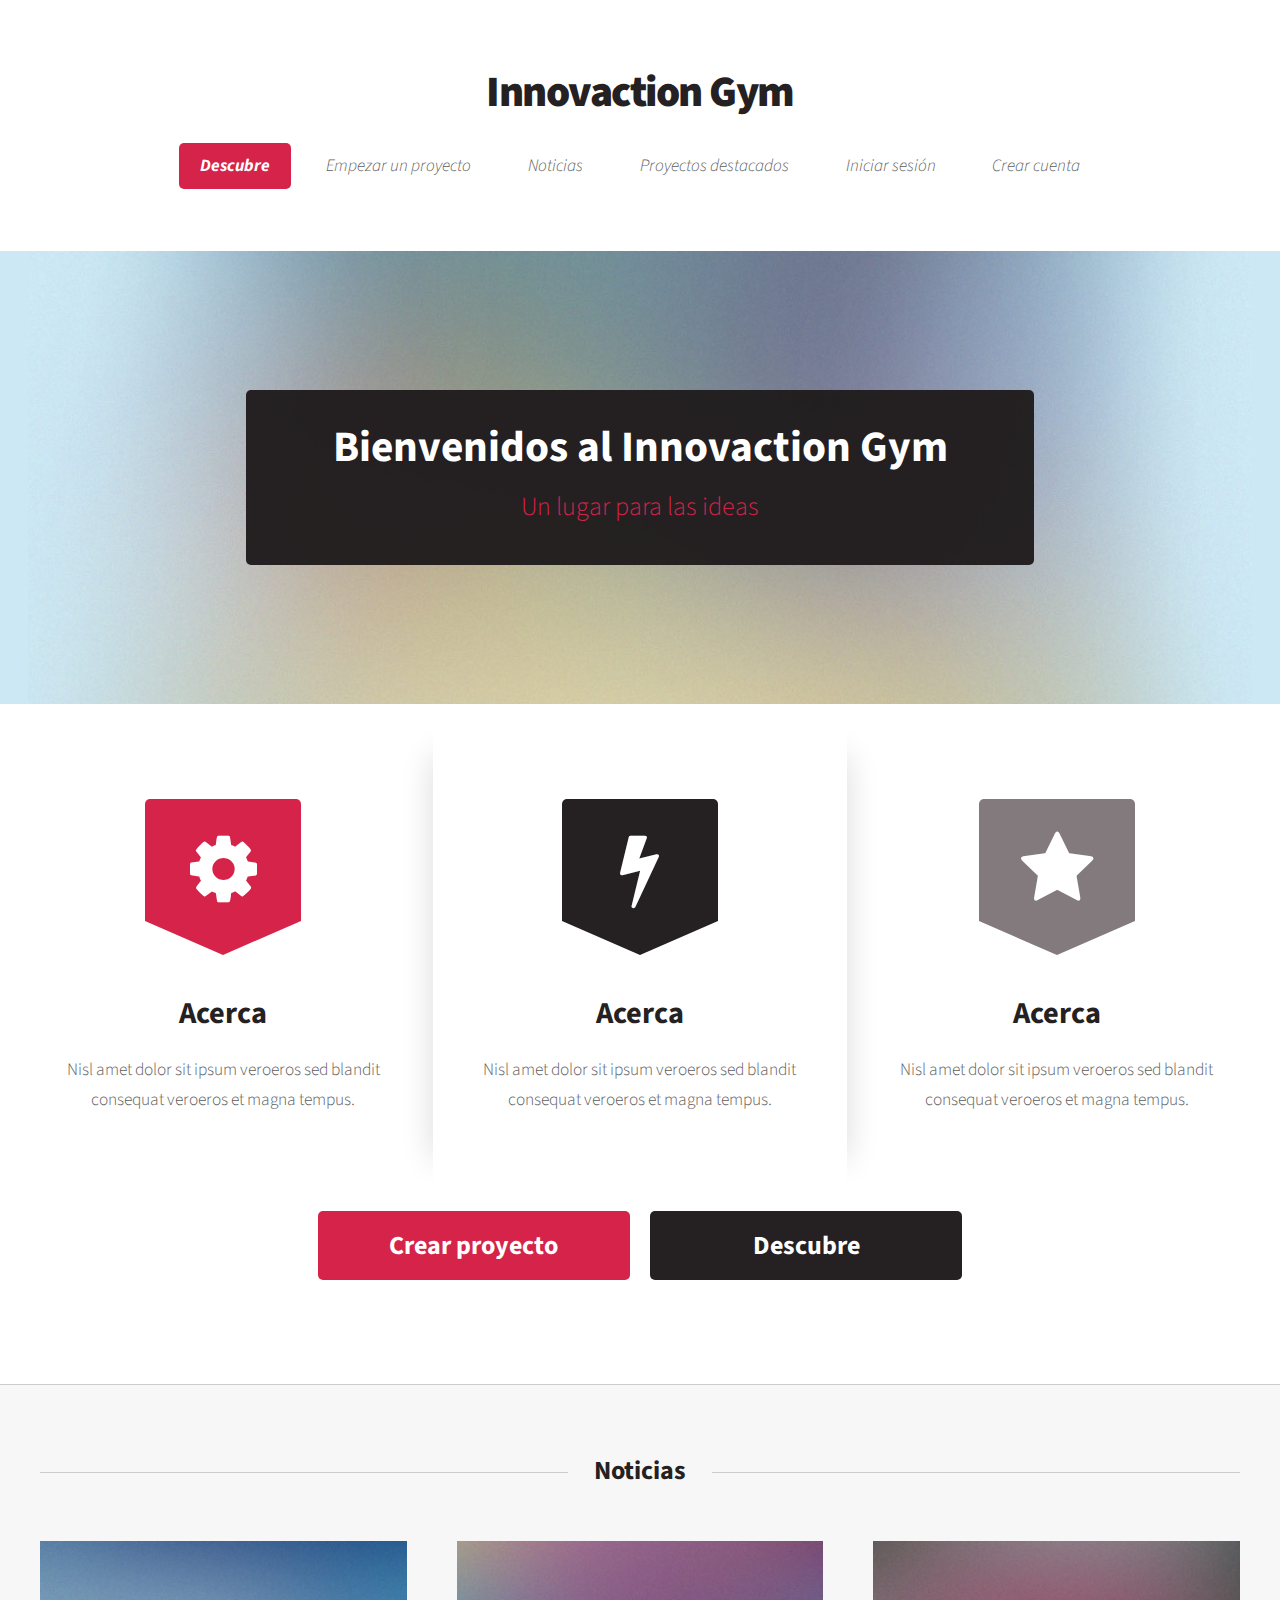
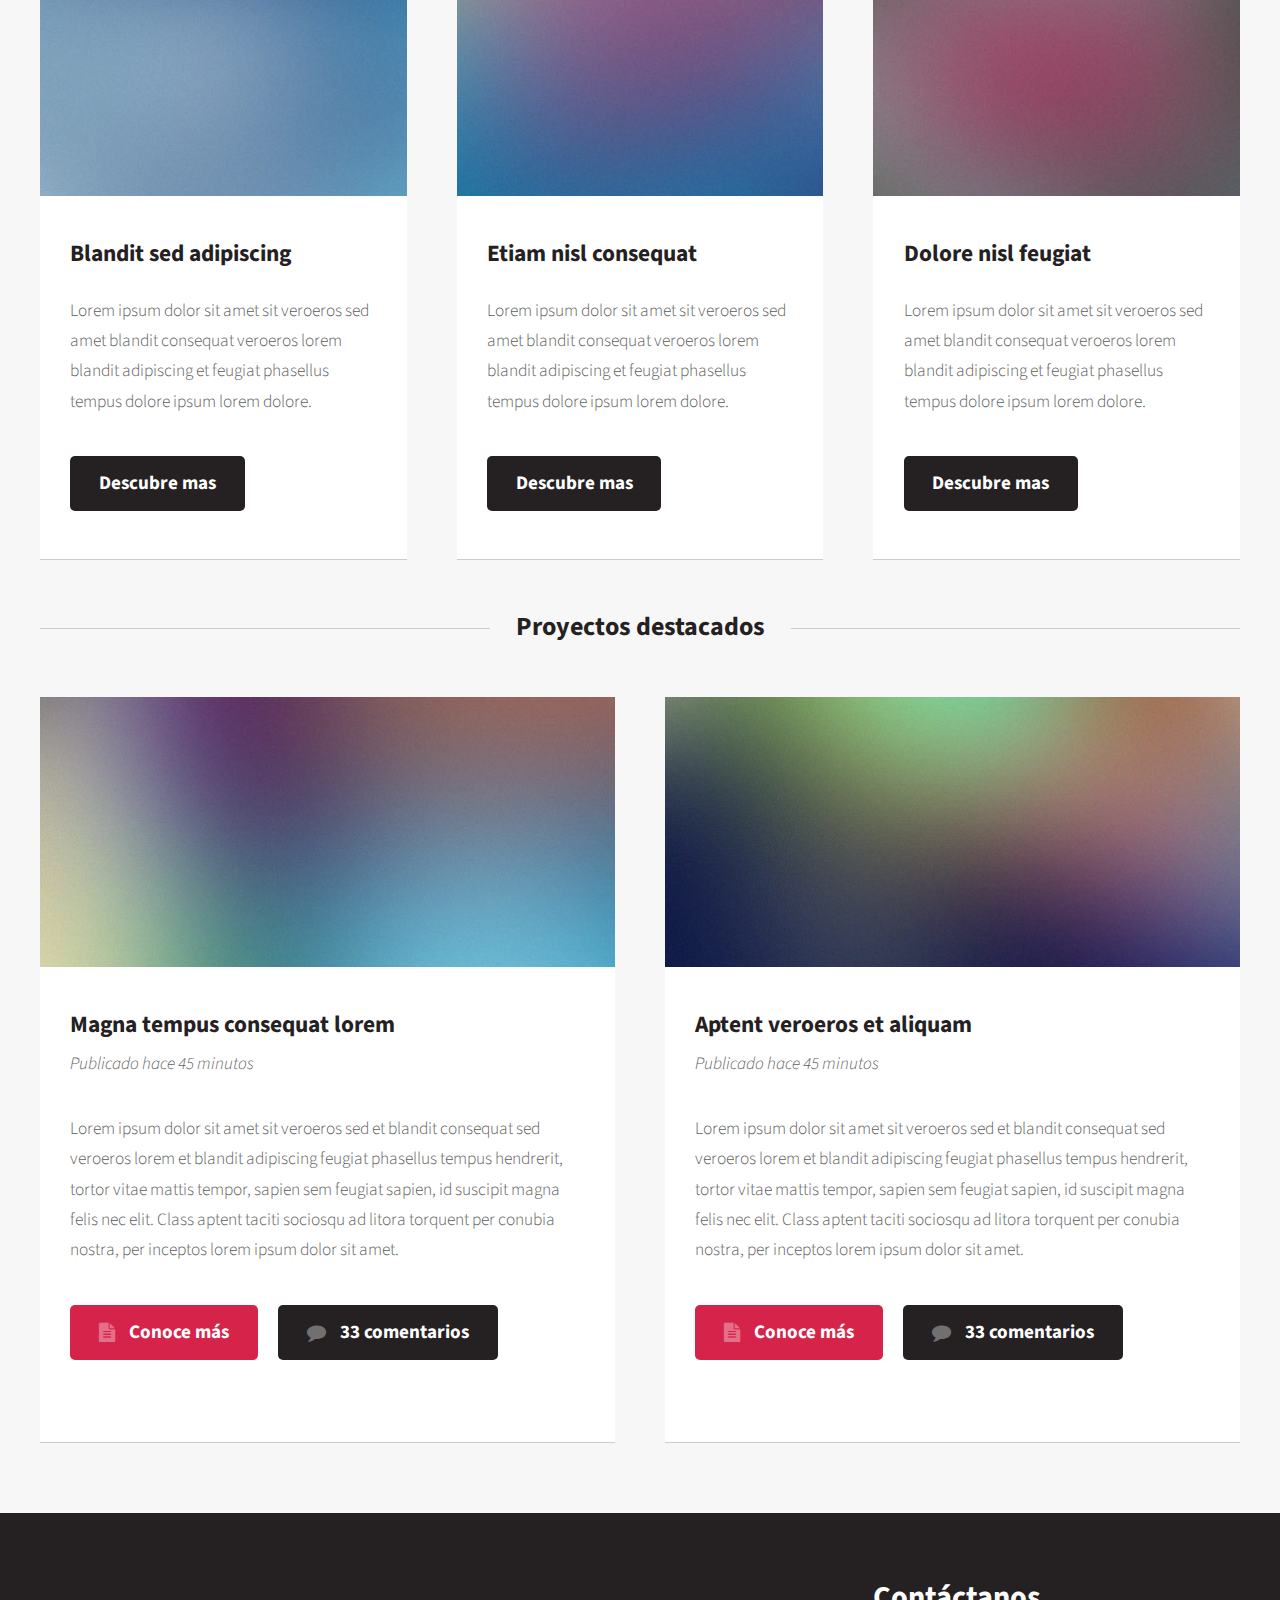
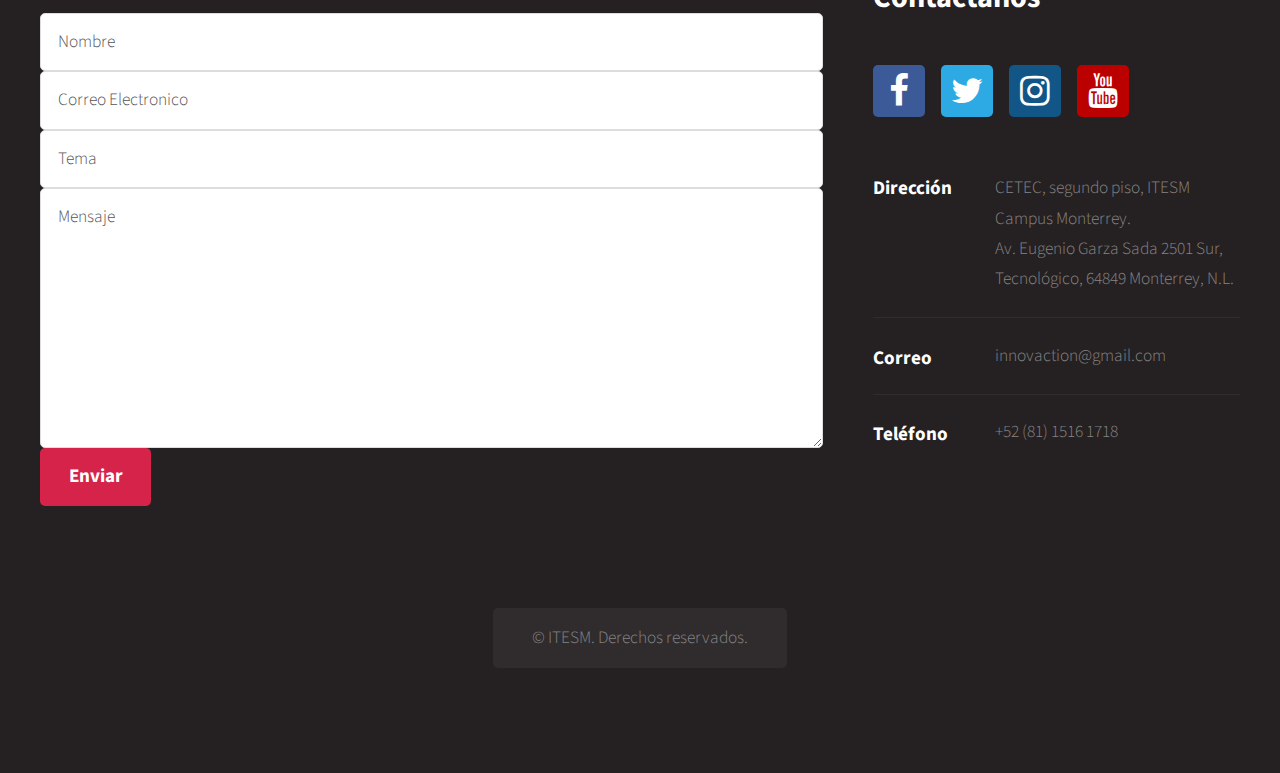
==== commit b505dbe8: "Elegant Contact Form HTML, falta css" ====
--- a/index.html
+++ b/index.html
@@ -192,24 +192,17 @@
 					<section id="footer" class="container">
 						<div class="row">
 							<div class="8u 24u(mobile)">
-								<form id="contact" action="" method="post">
-									<h3>¿Interesado?</h3>
-									<h4>Deja tus datos y te mandaremos un correo.</h4>
-									<fieldset>
-										<input placeholder="Nombre" type="text" tabindex="1" required autofocus>
-									</fieldset>
-									<fieldset>
-										<input placeholder="Correo Electronico" type="email" tabindex="2" required>
-									</fieldset>
-									<fieldset>
-										<input placeholder="Teléfono" type="tel" tabindex="3" required>
-									</fieldset>
-									<fieldset>
-										<textarea placeholder="Mensaje ...." tabindex="5" required></textarea>
-									</fieldset>
-									<fieldset>
-										<button name="submit" type="submit" id="contact-submit" data-submit="...Sending">Enviar</button>
-									</fieldset>
+								<h1>Elegant Contact Form</h1>
+								<form class="cf">
+									<div class="half left cf">
+									    <input type="text" id="input-name" placeholder="Nombre">
+									    <input type="email" id="input-email" placeholder="Correo Electronico">
+									    <input type="text" id="input-subject" placeholder="Tema">
+								  	</div>
+								  	<div class="half right cf">
+								    	<textarea name="message" type="text" id="input-message" placeholder="Mensaje"></textarea>
+									</div>
+									<input type="submit" value="Enviar" id="input-submit">
 								</form>
 							</div>
 							<div class="4u 12u(mobile)">
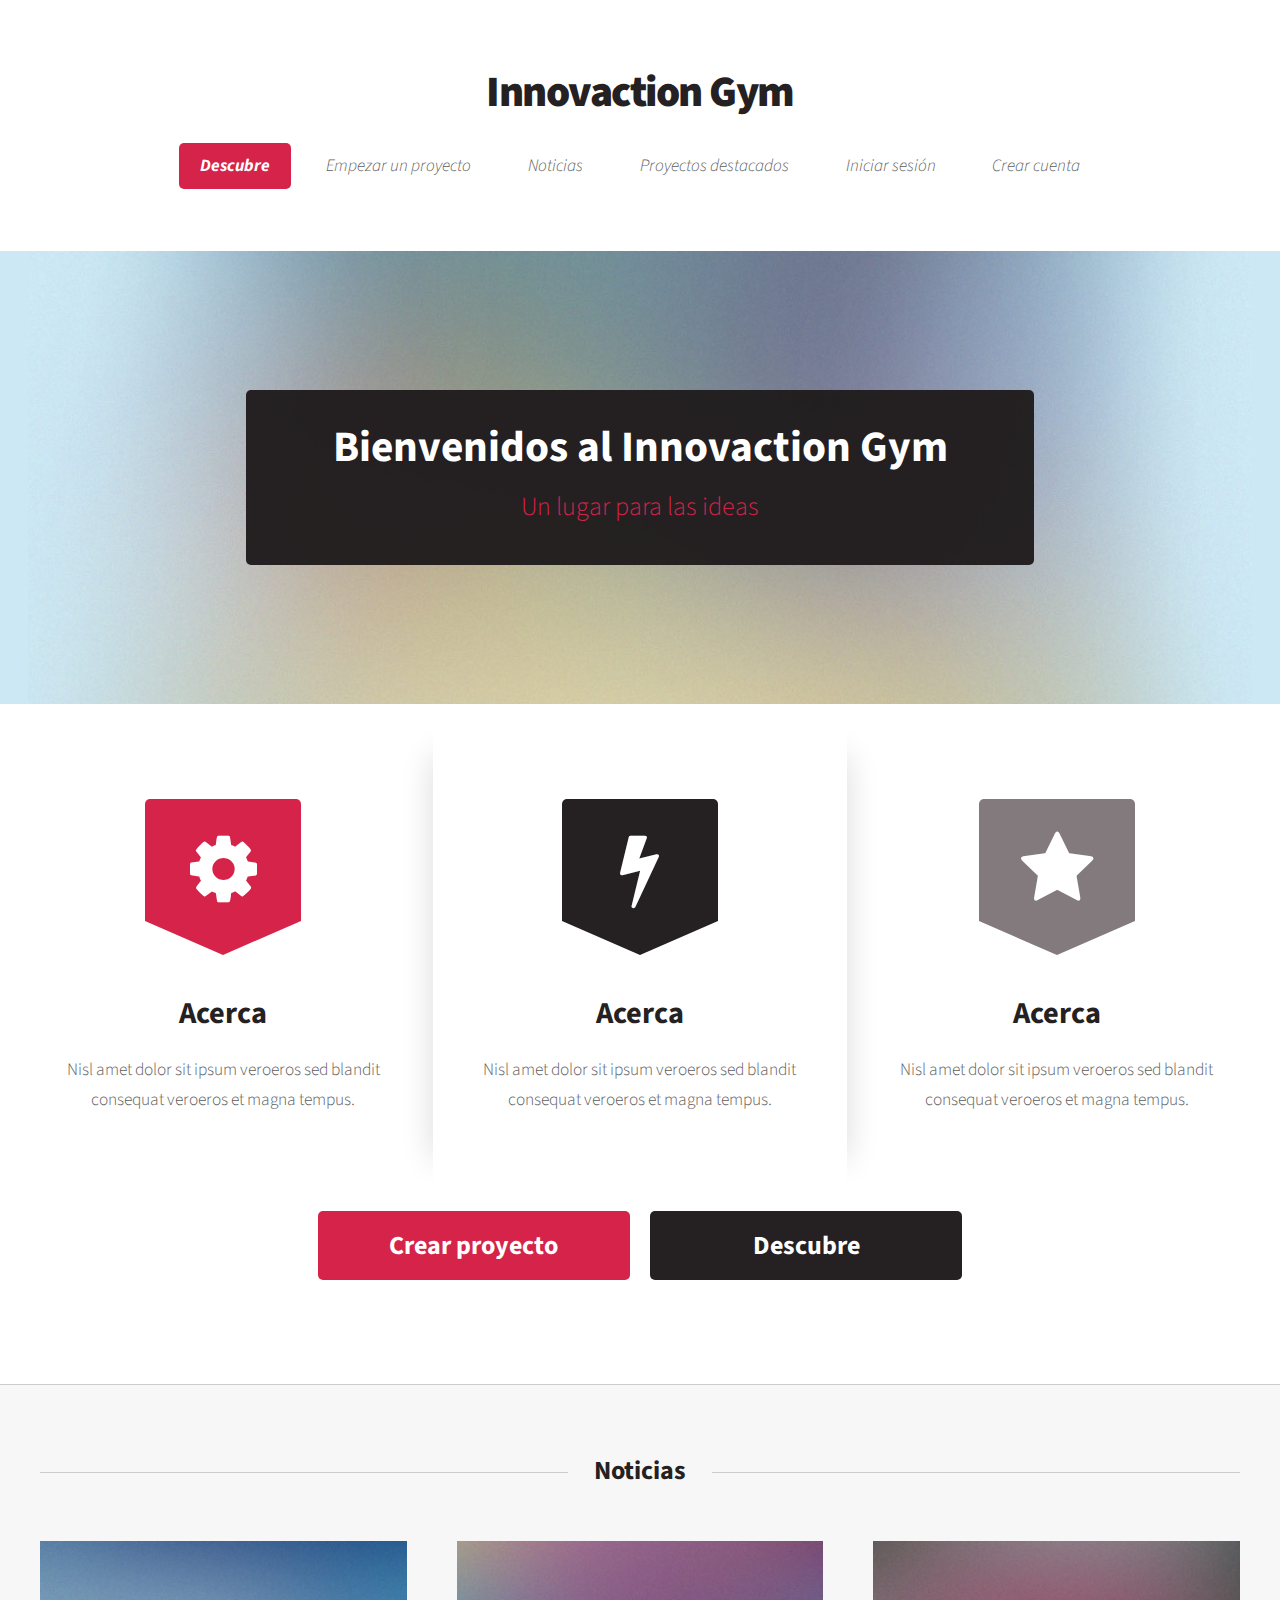
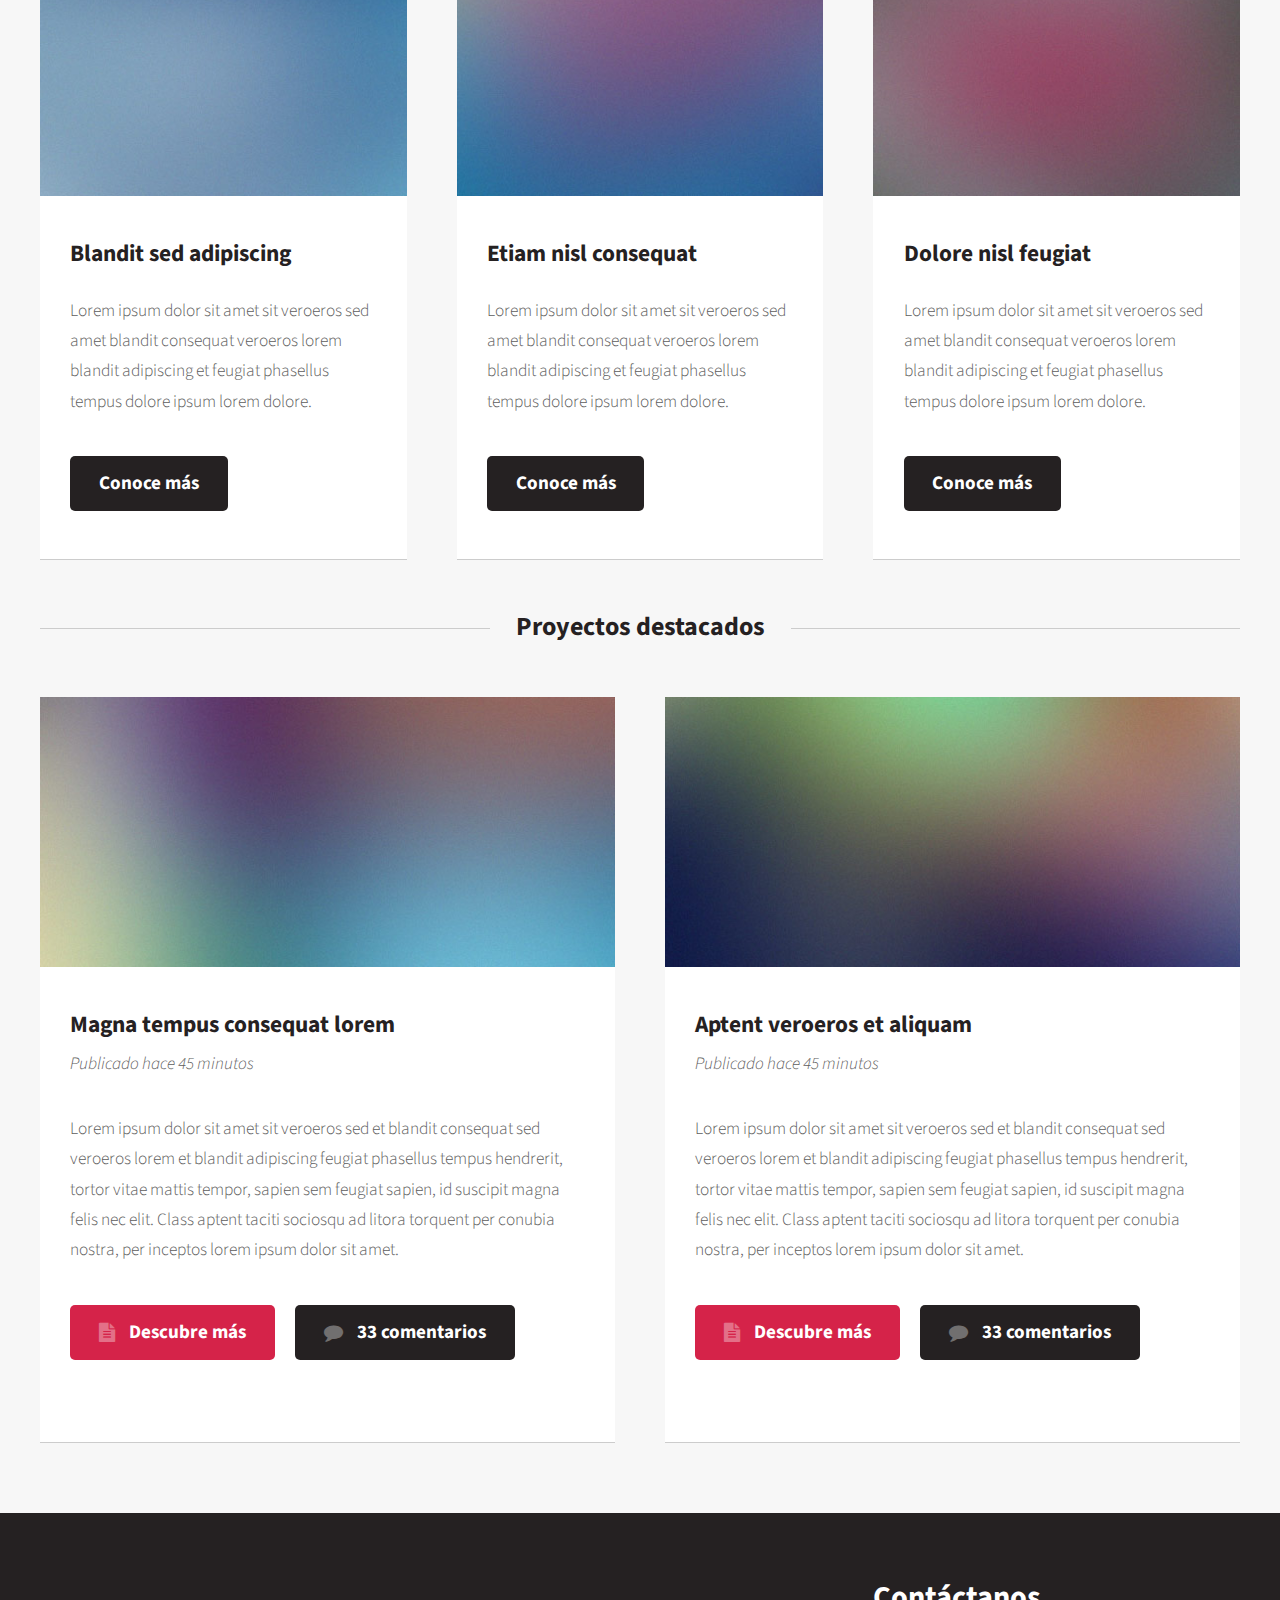
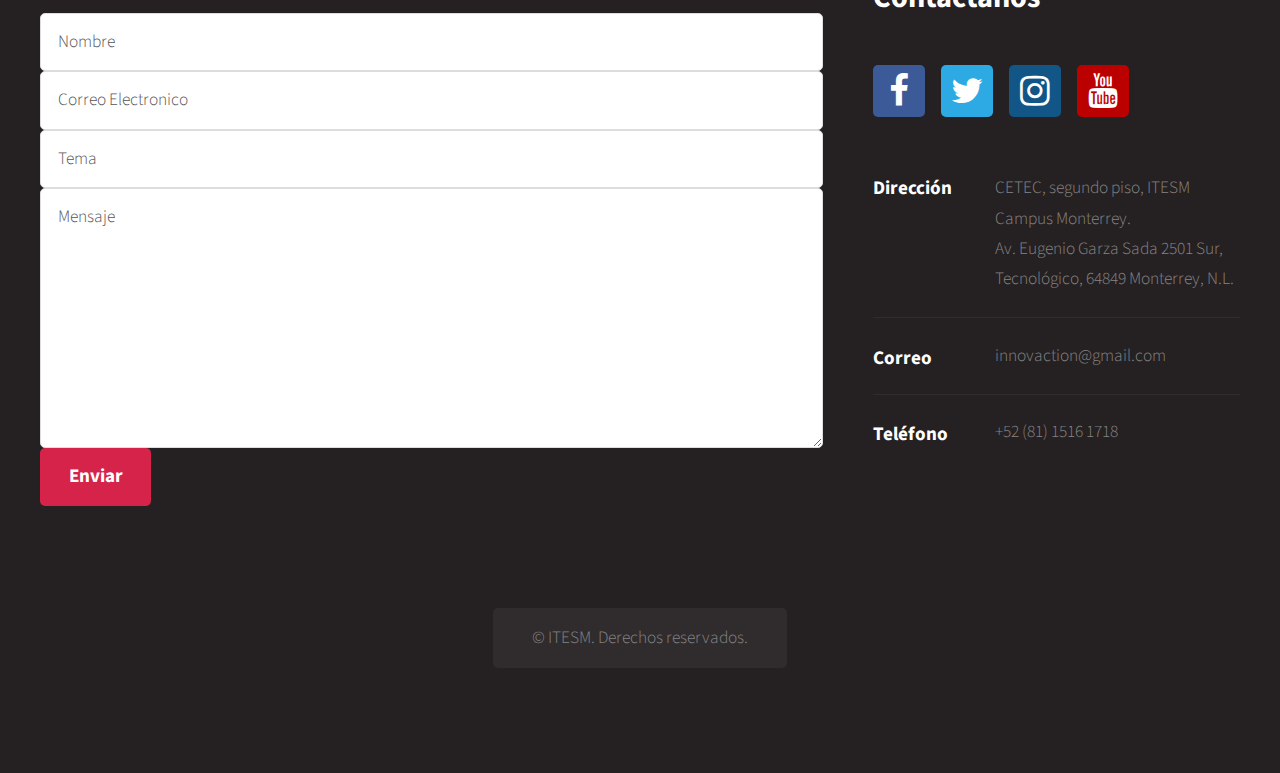
==== commit 0cf6ebbc: "decubre por conoce, conoce por descubre" ====
--- a/index.html
+++ b/index.html
@@ -105,7 +105,7 @@
 													</header>
 													<p>Lorem ipsum dolor sit amet sit veroeros sed amet blandit consequat veroeros lorem blandit  adipiscing et feugiat phasellus tempus dolore ipsum lorem dolore.</p>
 													<footer>
-														<a href="#" class="button alt">Descubre mas</a>
+														<a href="#" class="button alt">Conoce más</a>
 													</footer>
 												</section>
 											</div>
@@ -117,7 +117,7 @@
 													</header>
 													<p>Lorem ipsum dolor sit amet sit veroeros sed amet blandit consequat veroeros lorem blandit  adipiscing et feugiat phasellus tempus dolore ipsum lorem dolore.</p>
 													<footer>
-														<a href="#" class="button alt">Descubre mas</a>
+														<a href="#" class="button alt">Conoce más</a>
 													</footer>
 												</section>
 											</div>
@@ -129,7 +129,7 @@
 													</header>
 													<p>Lorem ipsum dolor sit amet sit veroeros sed amet blandit consequat veroeros lorem blandit  adipiscing et feugiat phasellus tempus dolore ipsum lorem dolore.</p>
 													<footer>
-														<a href="#" class="button alt">Descubre mas</a>
+														<a href="#" class="button alt">Conoce más</a>
 													</footer>
 												</section>
 											</div>
@@ -157,7 +157,7 @@
 													<p>Lorem ipsum dolor sit amet sit veroeros sed et blandit consequat sed veroeros lorem et blandit  adipiscing feugiat phasellus tempus hendrerit, tortor vitae mattis tempor, sapien sem feugiat sapien, id suscipit magna felis nec elit. Class aptent taciti sociosqu ad litora torquent per conubia nostra, per inceptos lorem ipsum dolor sit amet.</p>
 													<footer>
 														<ul class="actions">
-															<li><a href="#" class="button icon fa-file-text">Conoce más</a></li>
+															<li><a href="#" class="button icon fa-file-text">Descubre más</a></li>
 															<li><a href="#" class="button alt icon fa-comment">33 comentarios</a></li>
 														</ul>
 													</footer>
@@ -173,7 +173,7 @@
 													<p>Lorem ipsum dolor sit amet sit veroeros sed et blandit consequat sed veroeros lorem et blandit  adipiscing feugiat phasellus tempus hendrerit, tortor vitae mattis tempor, sapien sem feugiat sapien, id suscipit magna felis nec elit. Class aptent taciti sociosqu ad litora torquent per conubia nostra, per inceptos lorem ipsum dolor sit amet.</p>
 													<footer>
 														<ul class="actions">
-															<li><a href="#" class="button icon fa-file-text">Conoce más</a></li>
+															<li><a href="#" class="button icon fa-file-text">Descubre más</a></li>
 															<li><a href="#" class="button alt icon fa-comment">33 comentarios</a></li>
 														</ul>
 													</footer>
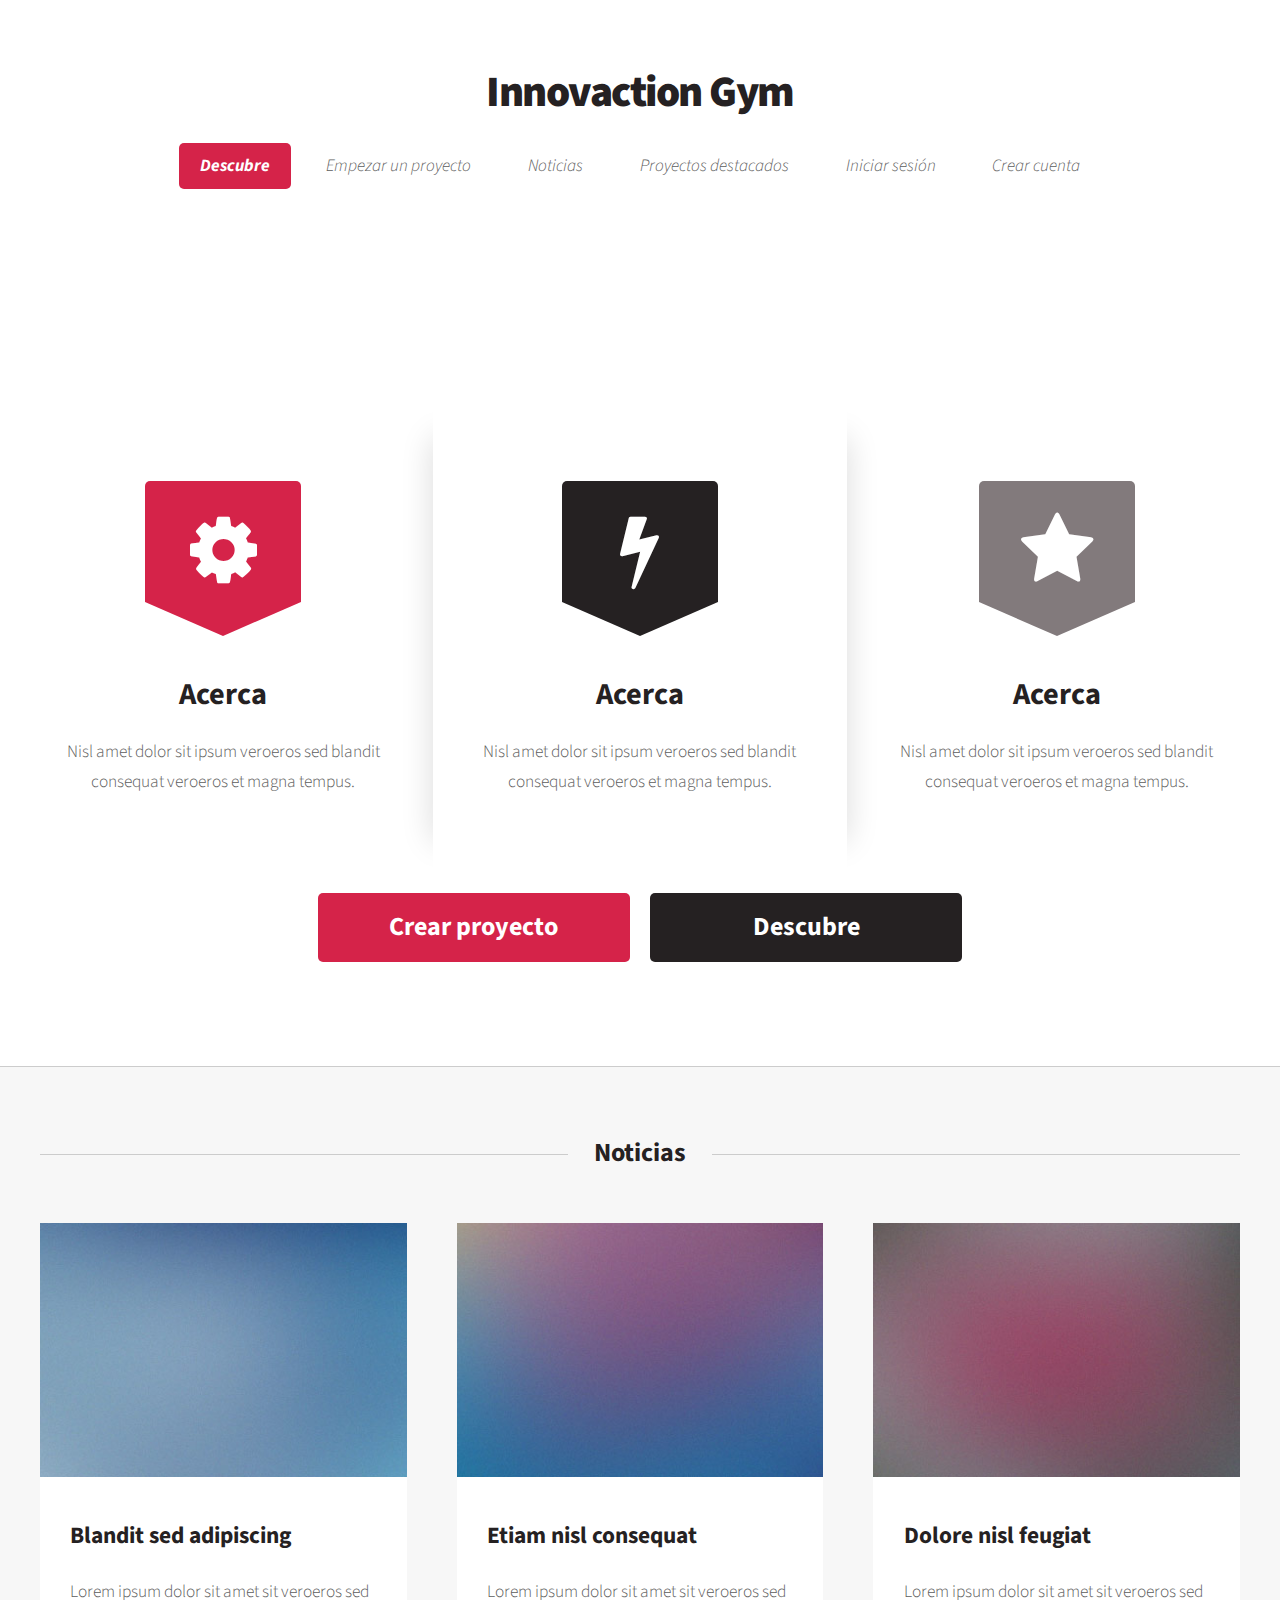
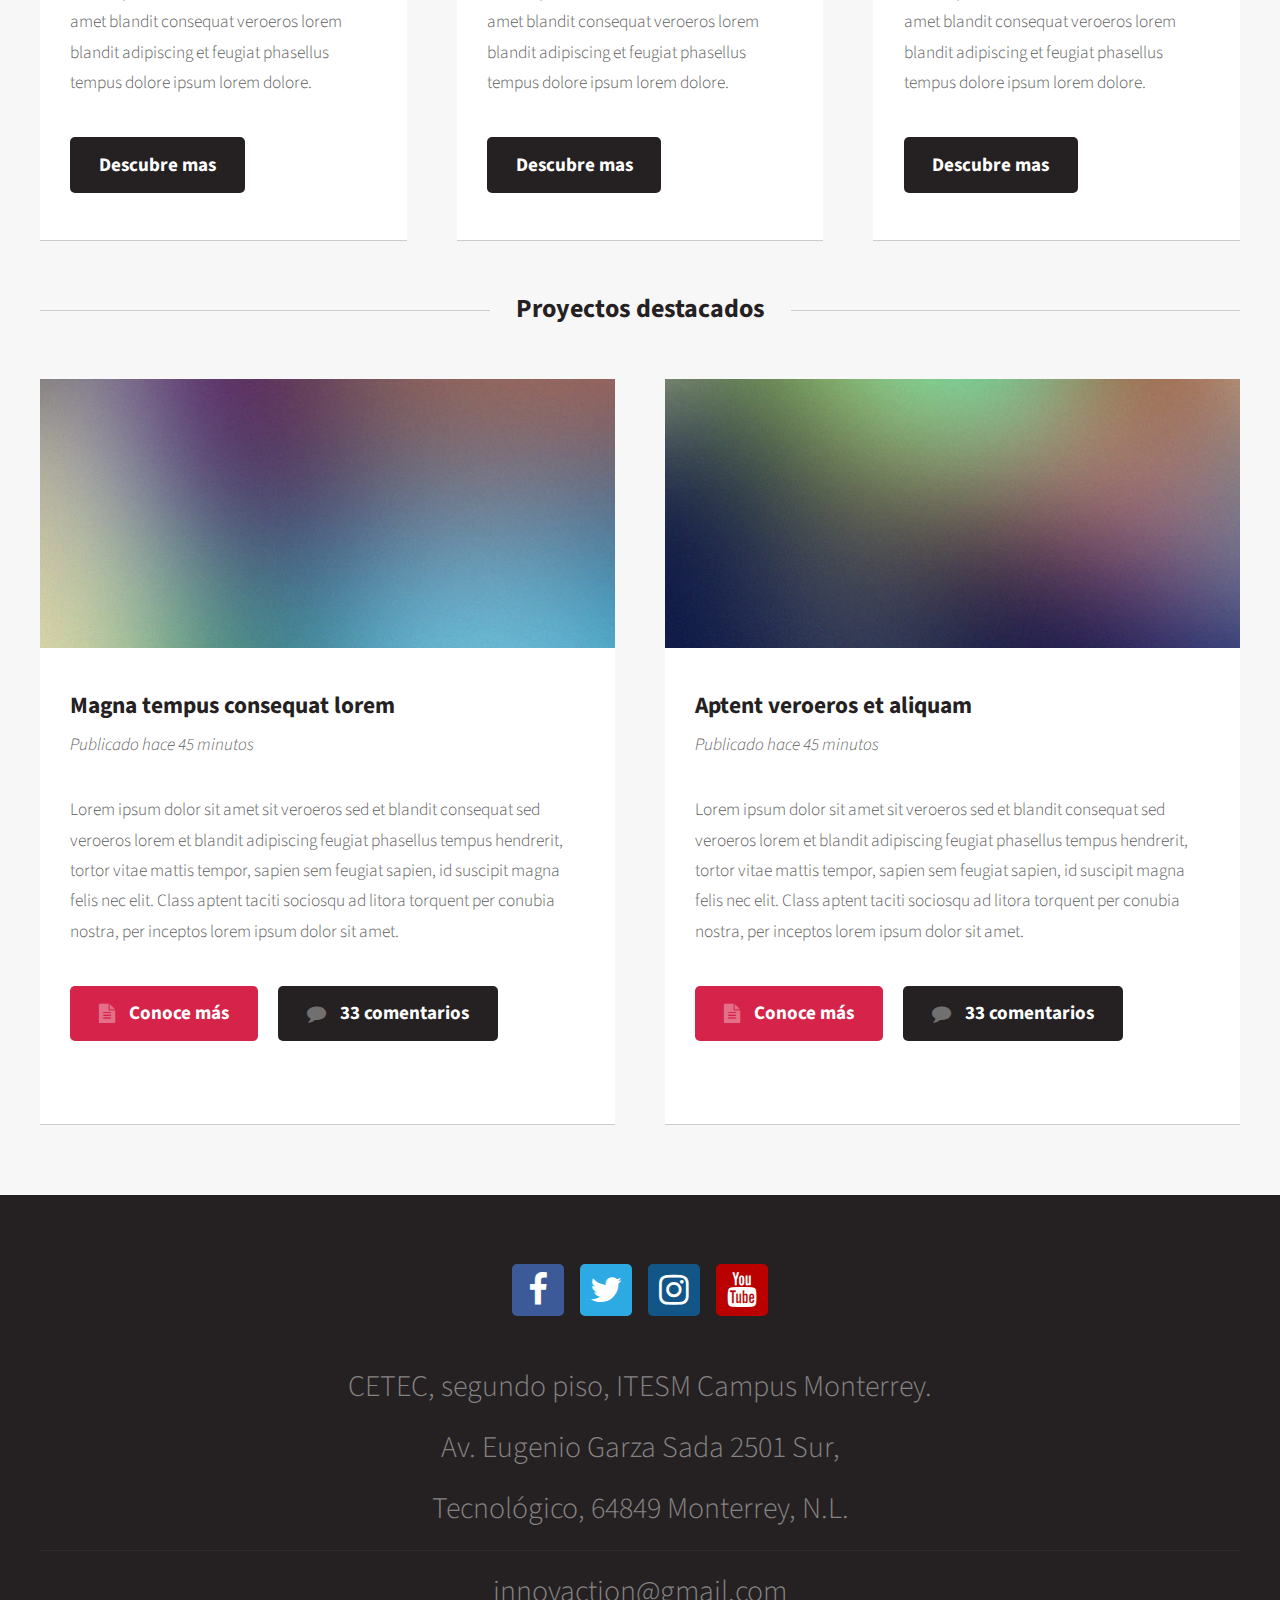
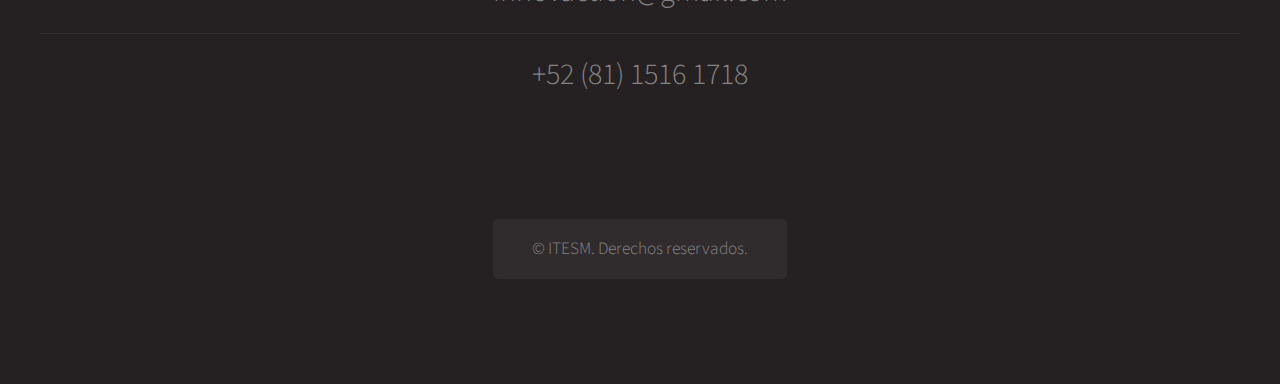
==== commit 1ea7acec: "cambios" ====
--- a/index.html
+++ b/index.html
@@ -1,9 +1,5 @@
 <!DOCTYPE HTML>
-<!--
-	Dopetrope by HTML5 UP
-	html5up.net | @ajlkn
-	Free for personal and commercial use under the CCA 3.0 license (html5up.net/license)
--->
+
 <html>
 	<head>
 		<title>Innovaction Gym</title>
@@ -14,7 +10,11 @@
 		<!--[if lte IE 8]><link rel="stylesheet" href="assets/css/ie8.css" /><![endif]-->
 	</head>
 	<body class="homepage">
+
+
+
 		<div id="page-wrapper">
+
 
 			<!-- Header -->
 				<div id="header-wrapper">
@@ -36,13 +36,21 @@
 							</nav>
 
 						<!-- Banner -->
-							<section id="banner">
+							<section>
+
+							
+
+							<!--
 								<header>
 									<h2>Bienvenidos al Innovaction Gym</h2>
 									<p>Un lugar para las ideas</p>
-								</header>
+								</header> -->
 							</section>
-
+							<div class="video-background">
+						    <div class="video-foreground">
+						      <iframe width="100%" height="40%" src="https://www.youtube.com/embed/W0LHTWG-UmQ?controls=0&showinfo=0&rel=0&autoplay=1&loop=1&playlist=W0LHTWG-UmQ" frameborder="0" allowfullscreen></iframe>
+						    </div>
+						    </div>
 						<!-- Intro -->
 							<section id="intro" class="container">
 								<div class="row">
@@ -105,7 +113,7 @@
 													</header>
 													<p>Lorem ipsum dolor sit amet sit veroeros sed amet blandit consequat veroeros lorem blandit  adipiscing et feugiat phasellus tempus dolore ipsum lorem dolore.</p>
 													<footer>
-														<a href="#" class="button alt">Conoce más</a>
+														<a href="#" class="button alt">Descubre mas</a>
 													</footer>
 												</section>
 											</div>
@@ -117,7 +125,7 @@
 													</header>
 													<p>Lorem ipsum dolor sit amet sit veroeros sed amet blandit consequat veroeros lorem blandit  adipiscing et feugiat phasellus tempus dolore ipsum lorem dolore.</p>
 													<footer>
-														<a href="#" class="button alt">Conoce más</a>
+														<a href="#" class="button alt">Descubre mas</a>
 													</footer>
 												</section>
 											</div>
@@ -129,7 +137,7 @@
 													</header>
 													<p>Lorem ipsum dolor sit amet sit veroeros sed amet blandit consequat veroeros lorem blandit  adipiscing et feugiat phasellus tempus dolore ipsum lorem dolore.</p>
 													<footer>
-														<a href="#" class="button alt">Conoce más</a>
+														<a href="#" class="button alt">Descubre mas</a>
 													</footer>
 												</section>
 											</div>
@@ -157,7 +165,7 @@
 													<p>Lorem ipsum dolor sit amet sit veroeros sed et blandit consequat sed veroeros lorem et blandit  adipiscing feugiat phasellus tempus hendrerit, tortor vitae mattis tempor, sapien sem feugiat sapien, id suscipit magna felis nec elit. Class aptent taciti sociosqu ad litora torquent per conubia nostra, per inceptos lorem ipsum dolor sit amet.</p>
 													<footer>
 														<ul class="actions">
-															<li><a href="#" class="button icon fa-file-text">Descubre más</a></li>
+															<li><a href="#" class="button icon fa-file-text">Conoce más</a></li>
 															<li><a href="#" class="button alt icon fa-comment">33 comentarios</a></li>
 														</ul>
 													</footer>
@@ -173,7 +181,7 @@
 													<p>Lorem ipsum dolor sit amet sit veroeros sed et blandit consequat sed veroeros lorem et blandit  adipiscing feugiat phasellus tempus hendrerit, tortor vitae mattis tempor, sapien sem feugiat sapien, id suscipit magna felis nec elit. Class aptent taciti sociosqu ad litora torquent per conubia nostra, per inceptos lorem ipsum dolor sit amet.</p>
 													<footer>
 														<ul class="actions">
-															<li><a href="#" class="button icon fa-file-text">Descubre más</a></li>
+															<li><a href="#" class="button icon fa-file-text">Conoce más</a></li>
 															<li><a href="#" class="button alt icon fa-comment">33 comentarios</a></li>
 														</ul>
 													</footer>
@@ -191,25 +199,37 @@
 				<div id="footer-wrapper">
 					<section id="footer" class="container">
 						<div class="row">
+							
+<!--
+
 							<div class="8u 24u(mobile)">
-								<h1>Elegant Contact Form</h1>
-								<form class="cf">
-									<div class="half left cf">
-									    <input type="text" id="input-name" placeholder="Nombre">
-									    <input type="email" id="input-email" placeholder="Correo Electronico">
-									    <input type="text" id="input-subject" placeholder="Tema">
-								  	</div>
-								  	<div class="half right cf">
-								    	<textarea name="message" type="text" id="input-message" placeholder="Mensaje"></textarea>
-									</div>
-									<input type="submit" value="Enviar" id="input-submit">
+								<form id="contact" action="" method="post">
+									<h3>¿Interesado?</h3>
+									<h4>Deja tus datos y te mandaremos un correo.</h4>
+									<fieldset>
+										<input placeholder="Nombre" type="text" tabindex="1" required autofocus>
+									</fieldset>
+									<fieldset>
+										<input placeholder="Correo Electronico" type="email" tabindex="2" required>
+									</fieldset>
+									<fieldset>
+										<input placeholder="Teléfono" type="tel" tabindex="3" required>
+									</fieldset>
+									<fieldset>
+										<textarea placeholder="Mensaje ...." tabindex="5" required></textarea>
+									</fieldset>
+									<fieldset>
+										<button name="submit" type="submit" id="contact-submit" data-submit="...Sending">Enviar</button>
+									</fieldset>
 								</form>
 							</div>
-							<div class="4u 12u(mobile)">
+
+
+							-->
+							
+							<div class="12u 36u(mobile)">
 								<section>
-									<header>
-										<h2>Contáctanos</h2>
-									</header>
+									
 									<ul class="social">
 										<li><a class="icon fa-facebook" href="https://www.facebook.com/InnovactionGym/?hc_ref=PAGES_TIMELINE" target="_blank"><span class="label">Facebook</span></a></li>
 										<li><a class="icon fa-twitter" href="https://twitter.com/innovactiongym?lang=es" target="_blank"><span class="label">Twitter</span></a></li>
@@ -218,25 +238,27 @@
 									</ul>
 									<ul class="contact">
 										<li>
-											<h3>Dirección</h3>
+											
 											<p>
 												CETEC, segundo piso, ITESM Campus Monterrey.<br />
-												Av. Eugenio Garza Sada 2501 Sur,<br />
+												<br />
+												Av. Eugenio Garza Sada 2501 Sur,<br /><br />
 												Tecnológico, 64849 Monterrey, N.L.
 											</p>
 										</li>
 										<li>
-											<h3>Correo</h3>
+											
 											<p>innovaction@gmail.com</p>
 										</li>
 										<li>
-											<h3>Teléfono</h3>
+											
 											<p>+52 (81) 1516 1718</p>
 										</li>
 									</ul>
 								</section>
 							</div>
 						</div>
+						
 						<div class="row">
 							<div class="12u">
 
--- a/assets/css/main.css
+++ b/assets/css/main.css
@@ -1412,7 +1412,10 @@
 	ul.contact li {
 		position: relative;
 		border-top: solid 1px #ddd;
-		padding: 1.3em 0 1.3em 7em;
+		text-align: center;
+		padding-top: 1.5em;
+		padding-bottom: 1.5em;
+		/*padding: 1.3em 0 1.3em 7em;*/
 	}
 
 		ul.contact li h3 {
@@ -1424,6 +1427,7 @@
 
 		ul.contact li p {
 			margin: 0;
+			font-size: 30px;
 		}
 
 		ul.contact li:first-child {
@@ -1502,6 +1506,7 @@
 	ul.social {
 		overflow: hidden;
 		cursor: default;
+		text-align: center;
 	}
 
 		ul.social li {
@@ -2536,4 +2541,66 @@
 					padding: 0.75em 1.25em 0.75em 1.25em;
 				}
 
-	}
+
+		/* Youtube Videos */
+		.video-container {
+		position: relative;
+		/*padding-bottom: 56.25%;
+		padding-top: 30px; */
+		height: 0; 
+		overflow: hidden;
+		}
+ 
+		.video-container iframe,
+		.video-container object,
+		.video-container embed {
+		position: absolute;
+		top: 0;
+		left: 0;
+		width: 100%;
+		height: 100%;
+		}
+
+
+
+
+		/* Para Autoplay en video -->*/
+
+
+	* { box-sizing: border-box; }
+.video-background {
+	padding-top: 15px;
+  background: #000;
+  position: fixed;
+  top: 0; right: 0; bottom: 0; left: 0;
+  z-index: -99;
+}
+.video-foreground,
+.video-background iframe {
+  position: absolute;
+  top: 0;
+  left: 0;
+  width: 100%;
+  height: 100%;
+  pointer-events: none;
+}
+#vidtop-content {
+	top: 0;
+	color: #fff;
+}
+.vid-info { position: absolute; top: 0; right: 0; width: 33%; background: rgba(0,0,0,0.3); color: #fff; padding: 1rem; font-family: Avenir, Helvetica, sans-serif; }
+.vid-info h1 { font-size: 2rem; font-weight: 700; margin-top: 0; line-height: 1.2; }
+.vid-info a { display: block; color: #fff; text-decoration: none; background: rgba(0,0,0,0.5); transition: .6s background; border-bottom: none; margin: 1rem auto; text-align: center; }
+@media (min-aspect-ratio: 16/9) {
+  .video-foreground { height: 300%; top: -100%; }
+}
+@media (max-aspect-ratio: 16/9) {
+  .video-foreground { width: 300%; left: -100%; }
+}
+@media all and (max-width: 600px) {
+.vid-info { width: 50%; padding: .5rem; }
+.vid-info h1 { margin-bottom: .2rem; }
+}
+@media all and (max-width: 500px) {
+.vid-info .acronym { display: none; }
+}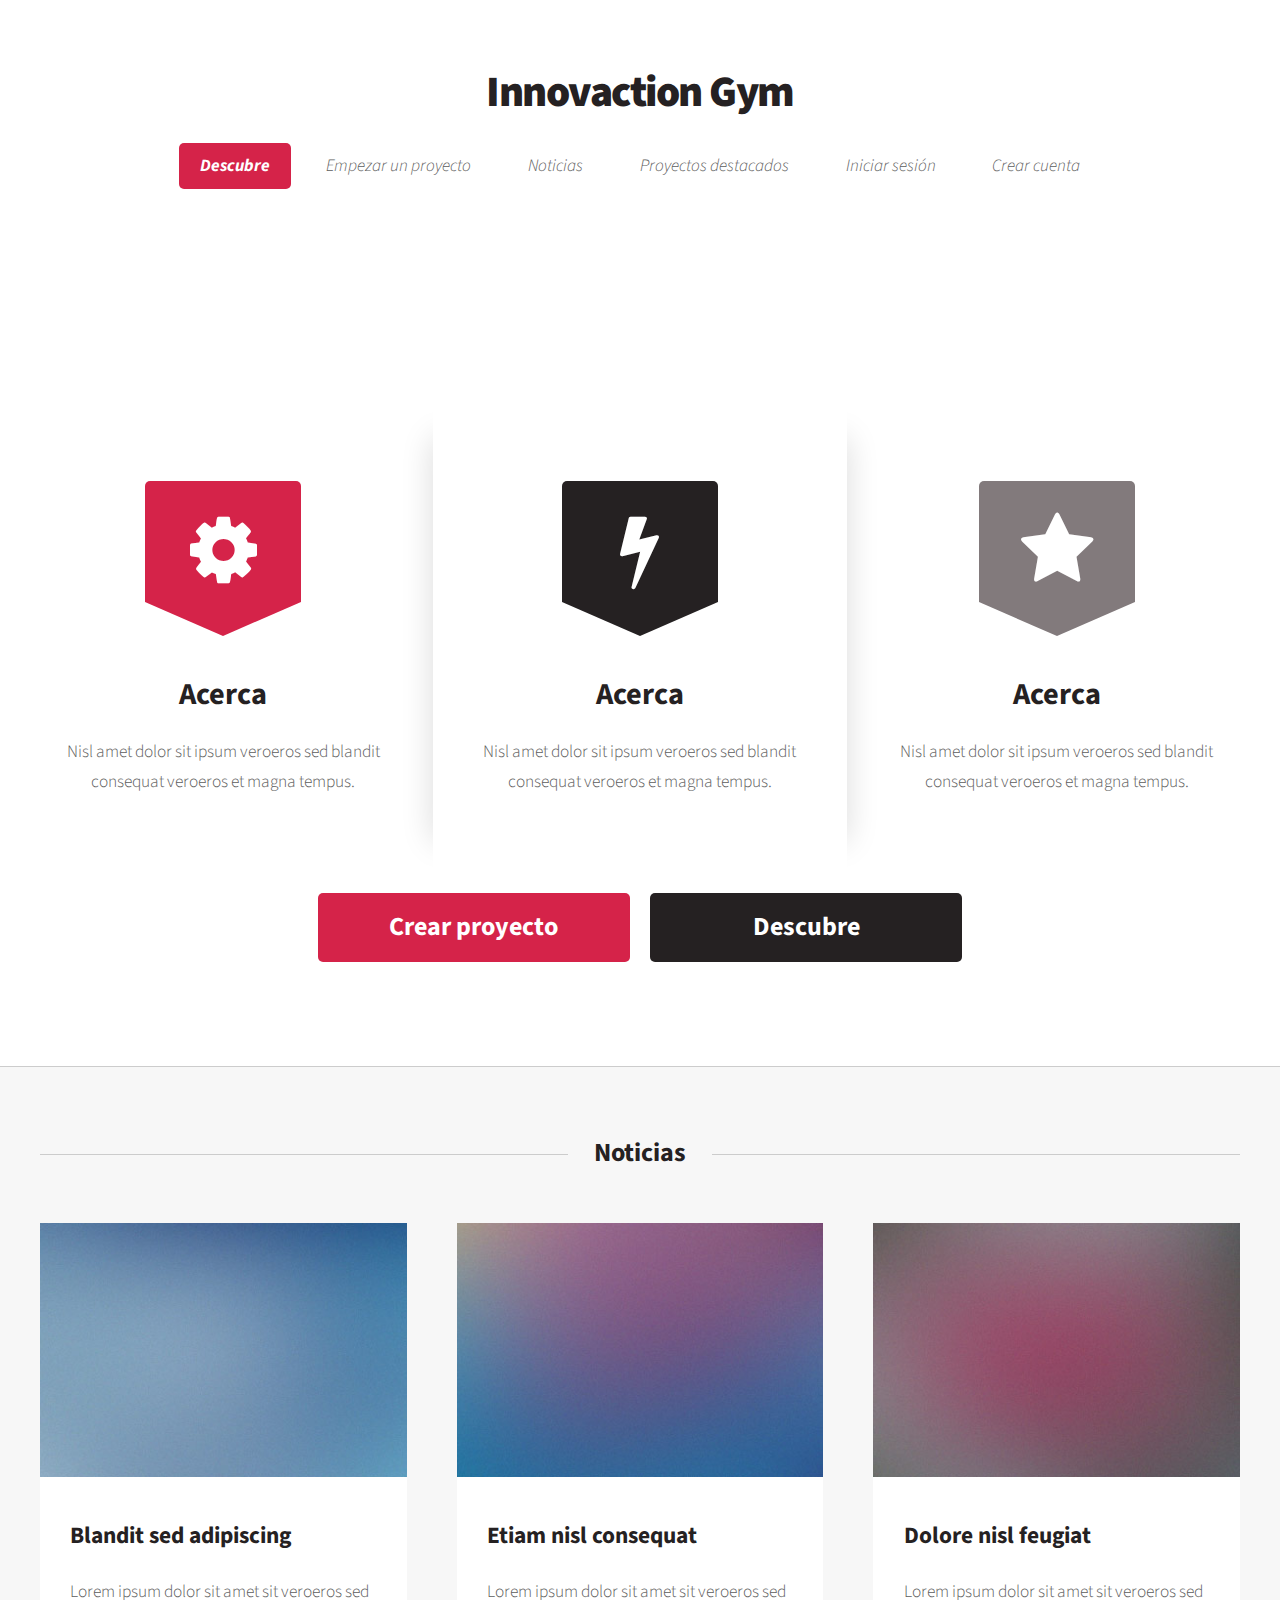
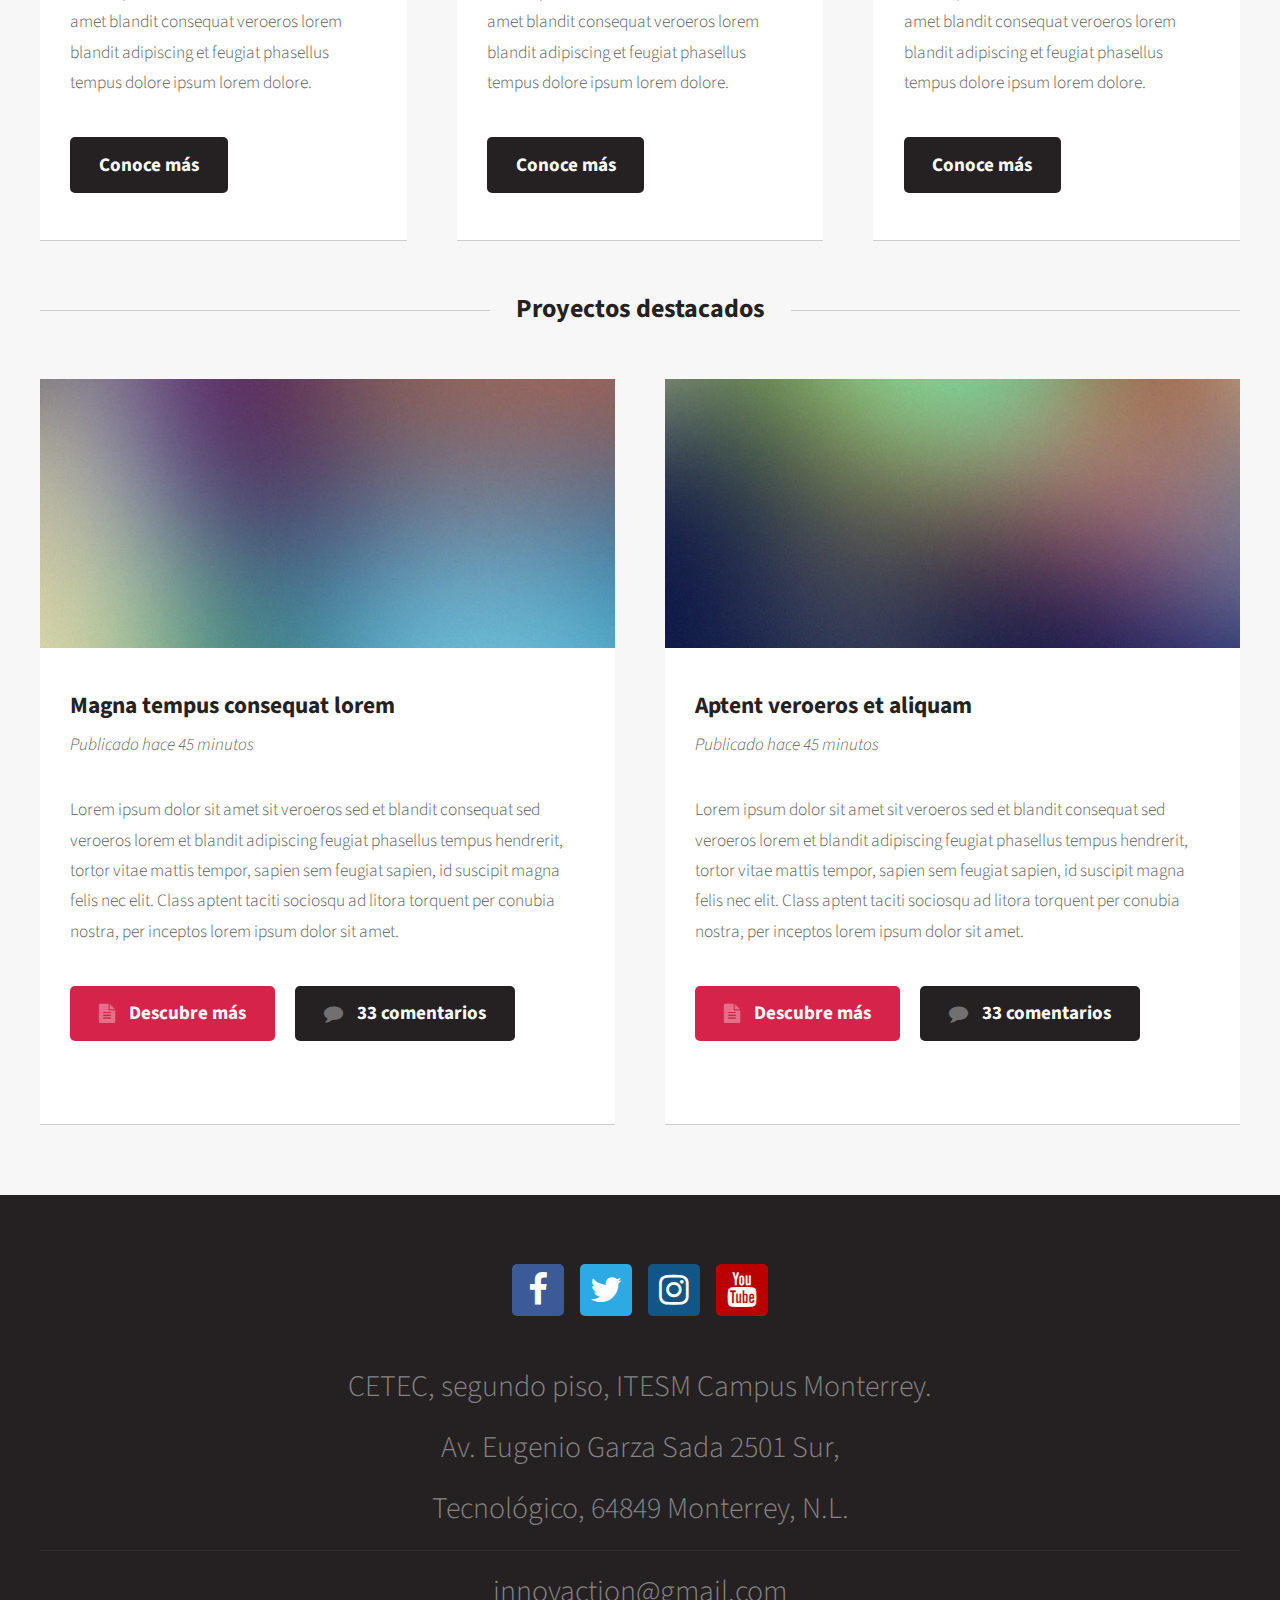
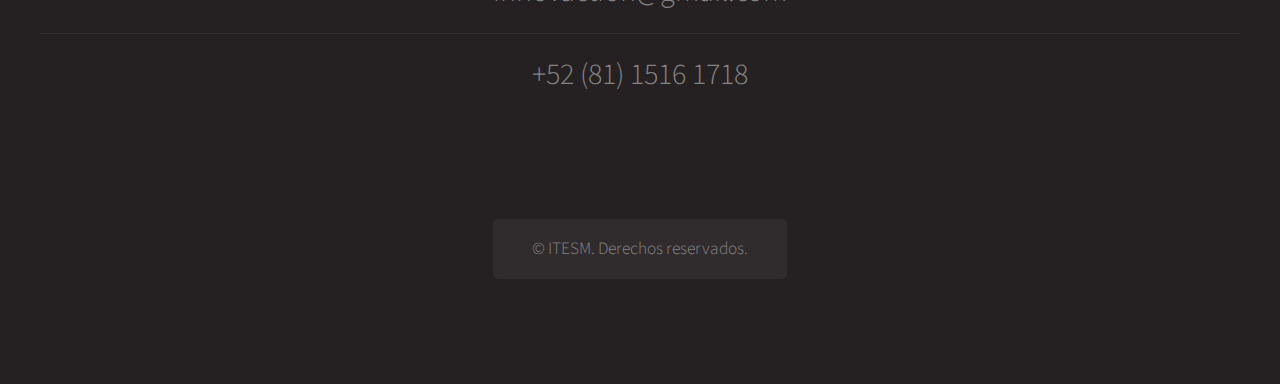
==== commit 51974b38: "Merge branch 'master' of https://github.com/domene96/Innovaction-2.0" ====
--- a/index.html
+++ b/index.html
@@ -113,7 +113,7 @@
 													</header>
 													<p>Lorem ipsum dolor sit amet sit veroeros sed amet blandit consequat veroeros lorem blandit  adipiscing et feugiat phasellus tempus dolore ipsum lorem dolore.</p>
 													<footer>
-														<a href="#" class="button alt">Descubre mas</a>
+														<a href="#" class="button alt">Conoce más</a>
 													</footer>
 												</section>
 											</div>
@@ -125,7 +125,7 @@
 													</header>
 													<p>Lorem ipsum dolor sit amet sit veroeros sed amet blandit consequat veroeros lorem blandit  adipiscing et feugiat phasellus tempus dolore ipsum lorem dolore.</p>
 													<footer>
-														<a href="#" class="button alt">Descubre mas</a>
+														<a href="#" class="button alt">Conoce más</a>
 													</footer>
 												</section>
 											</div>
@@ -137,7 +137,7 @@
 													</header>
 													<p>Lorem ipsum dolor sit amet sit veroeros sed amet blandit consequat veroeros lorem blandit  adipiscing et feugiat phasellus tempus dolore ipsum lorem dolore.</p>
 													<footer>
-														<a href="#" class="button alt">Descubre mas</a>
+														<a href="#" class="button alt">Conoce más</a>
 													</footer>
 												</section>
 											</div>
@@ -165,7 +165,7 @@
 													<p>Lorem ipsum dolor sit amet sit veroeros sed et blandit consequat sed veroeros lorem et blandit  adipiscing feugiat phasellus tempus hendrerit, tortor vitae mattis tempor, sapien sem feugiat sapien, id suscipit magna felis nec elit. Class aptent taciti sociosqu ad litora torquent per conubia nostra, per inceptos lorem ipsum dolor sit amet.</p>
 													<footer>
 														<ul class="actions">
-															<li><a href="#" class="button icon fa-file-text">Conoce más</a></li>
+															<li><a href="#" class="button icon fa-file-text">Descubre más</a></li>
 															<li><a href="#" class="button alt icon fa-comment">33 comentarios</a></li>
 														</ul>
 													</footer>
@@ -181,7 +181,7 @@
 													<p>Lorem ipsum dolor sit amet sit veroeros sed et blandit consequat sed veroeros lorem et blandit  adipiscing feugiat phasellus tempus hendrerit, tortor vitae mattis tempor, sapien sem feugiat sapien, id suscipit magna felis nec elit. Class aptent taciti sociosqu ad litora torquent per conubia nostra, per inceptos lorem ipsum dolor sit amet.</p>
 													<footer>
 														<ul class="actions">
-															<li><a href="#" class="button icon fa-file-text">Conoce más</a></li>
+															<li><a href="#" class="button icon fa-file-text">Descubre más</a></li>
 															<li><a href="#" class="button alt icon fa-comment">33 comentarios</a></li>
 														</ul>
 													</footer>
@@ -203,24 +203,17 @@
 <!--
 
 							<div class="8u 24u(mobile)">
-								<form id="contact" action="" method="post">
-									<h3>¿Interesado?</h3>
-									<h4>Deja tus datos y te mandaremos un correo.</h4>
-									<fieldset>
-										<input placeholder="Nombre" type="text" tabindex="1" required autofocus>
-									</fieldset>
-									<fieldset>
-										<input placeholder="Correo Electronico" type="email" tabindex="2" required>
-									</fieldset>
-									<fieldset>
-										<input placeholder="Teléfono" type="tel" tabindex="3" required>
-									</fieldset>
-									<fieldset>
-										<textarea placeholder="Mensaje ...." tabindex="5" required></textarea>
-									</fieldset>
-									<fieldset>
-										<button name="submit" type="submit" id="contact-submit" data-submit="...Sending">Enviar</button>
-									</fieldset>
+								<h1>Elegant Contact Form</h1>
+								<form class="cf">
+									<div class="half left cf">
+									    <input type="text" id="input-name" placeholder="Nombre">
+									    <input type="email" id="input-email" placeholder="Correo Electronico">
+									    <input type="text" id="input-subject" placeholder="Tema">
+								  	</div>
+								  	<div class="half right cf">
+								    	<textarea name="message" type="text" id="input-message" placeholder="Mensaje"></textarea>
+									</div>
+									<input type="submit" value="Enviar" id="input-submit">
 								</form>
 							</div>
 
